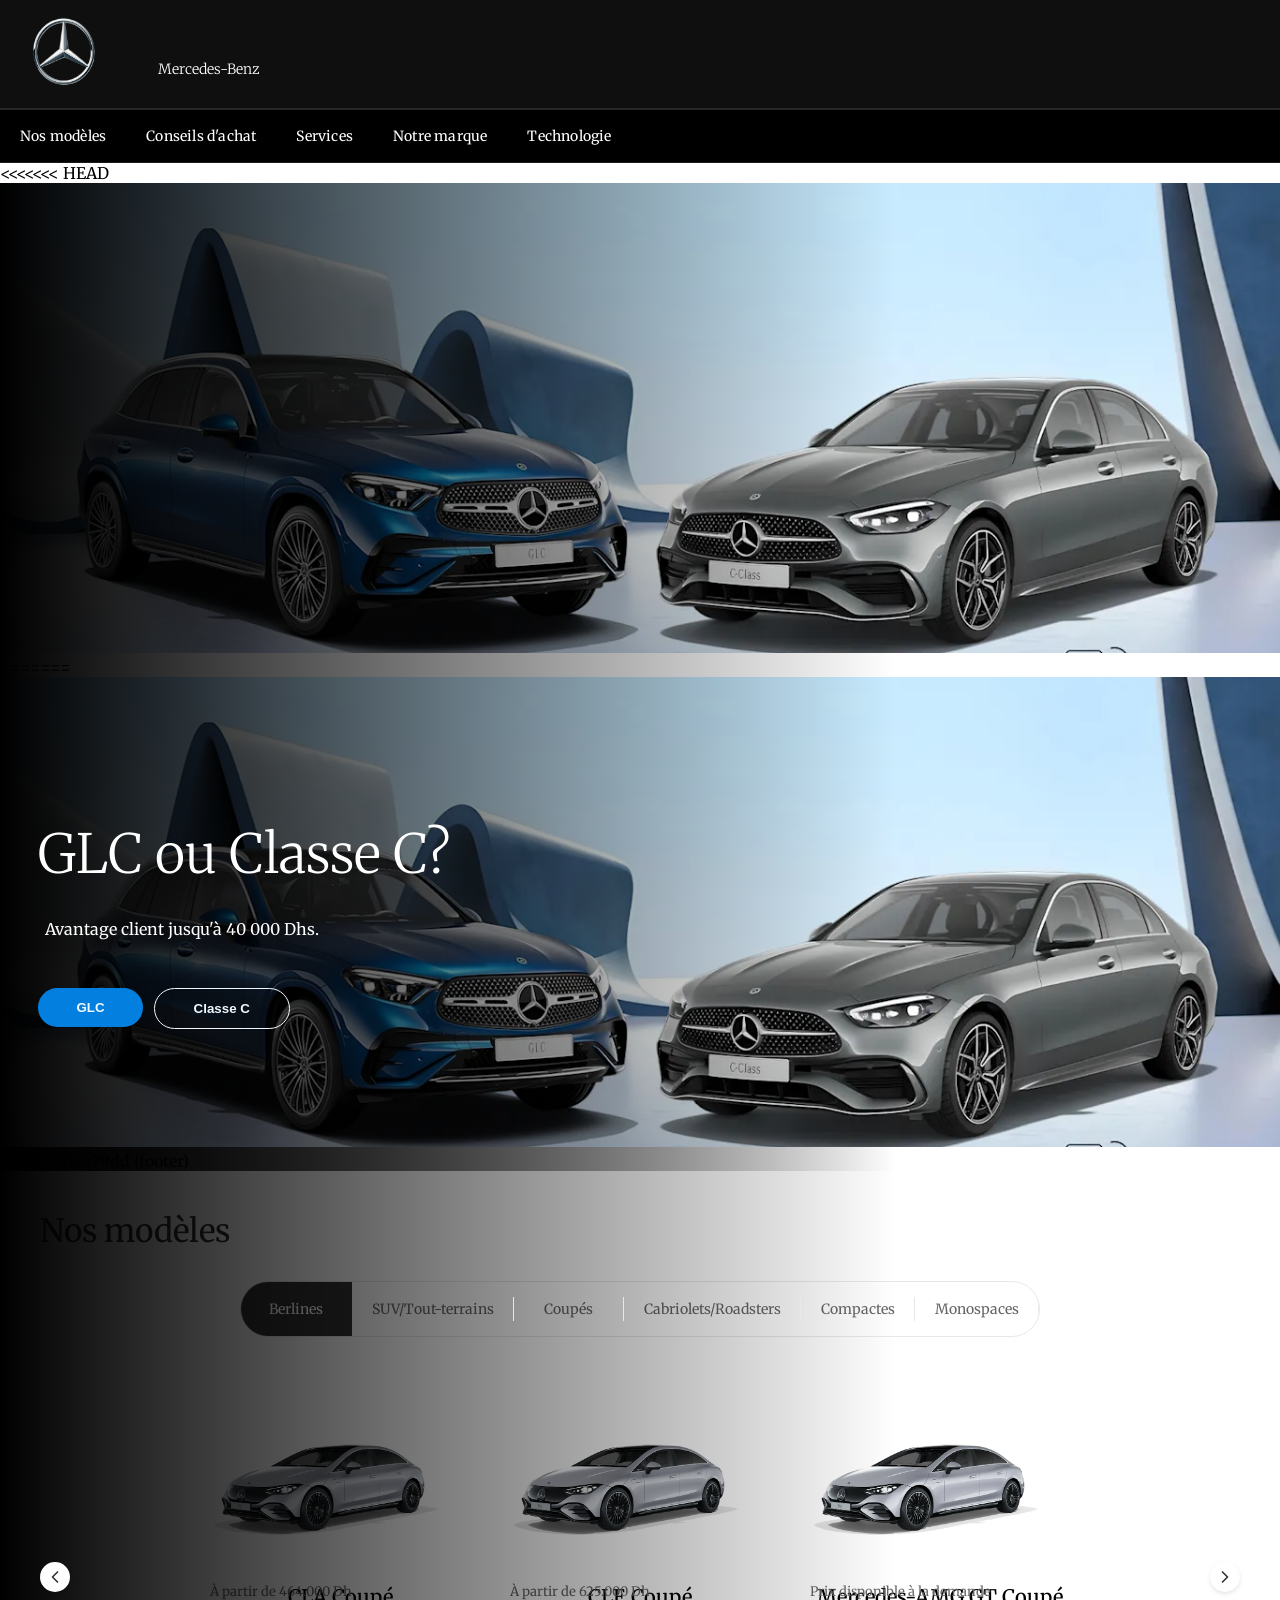
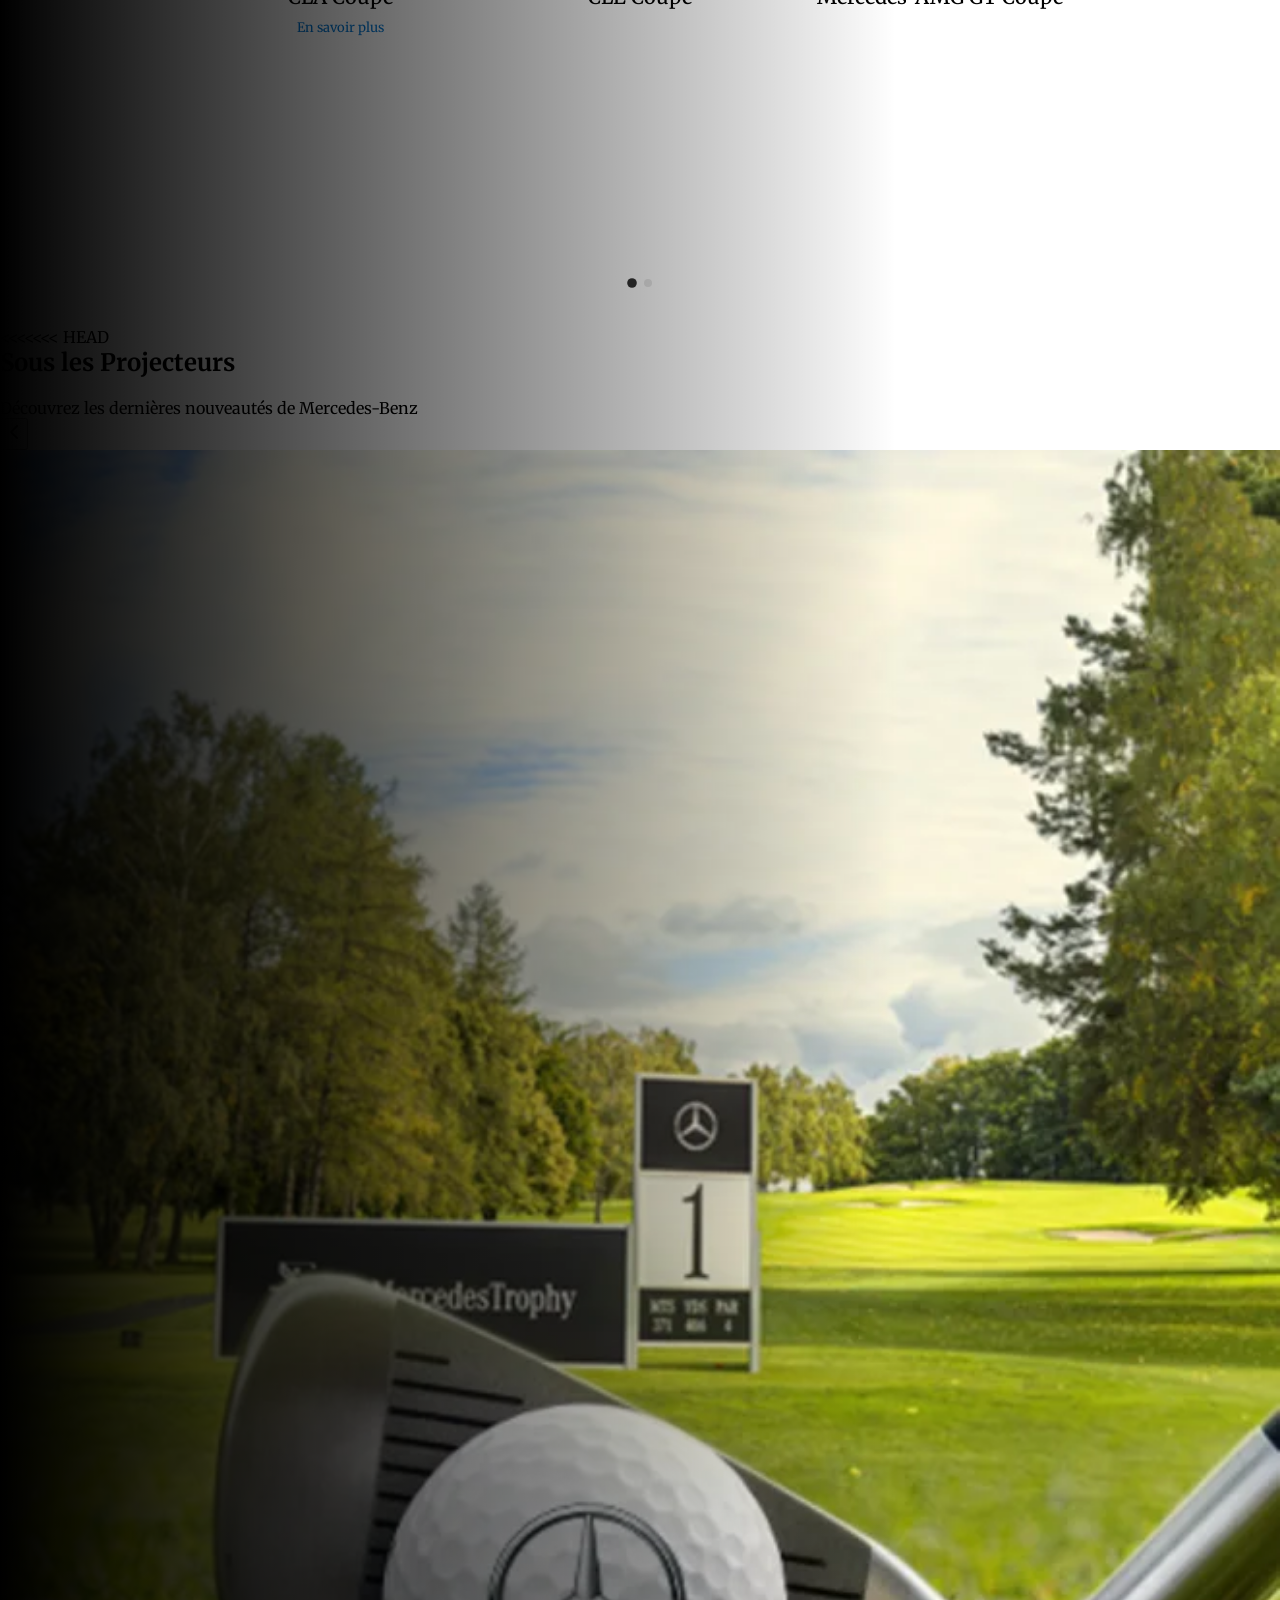
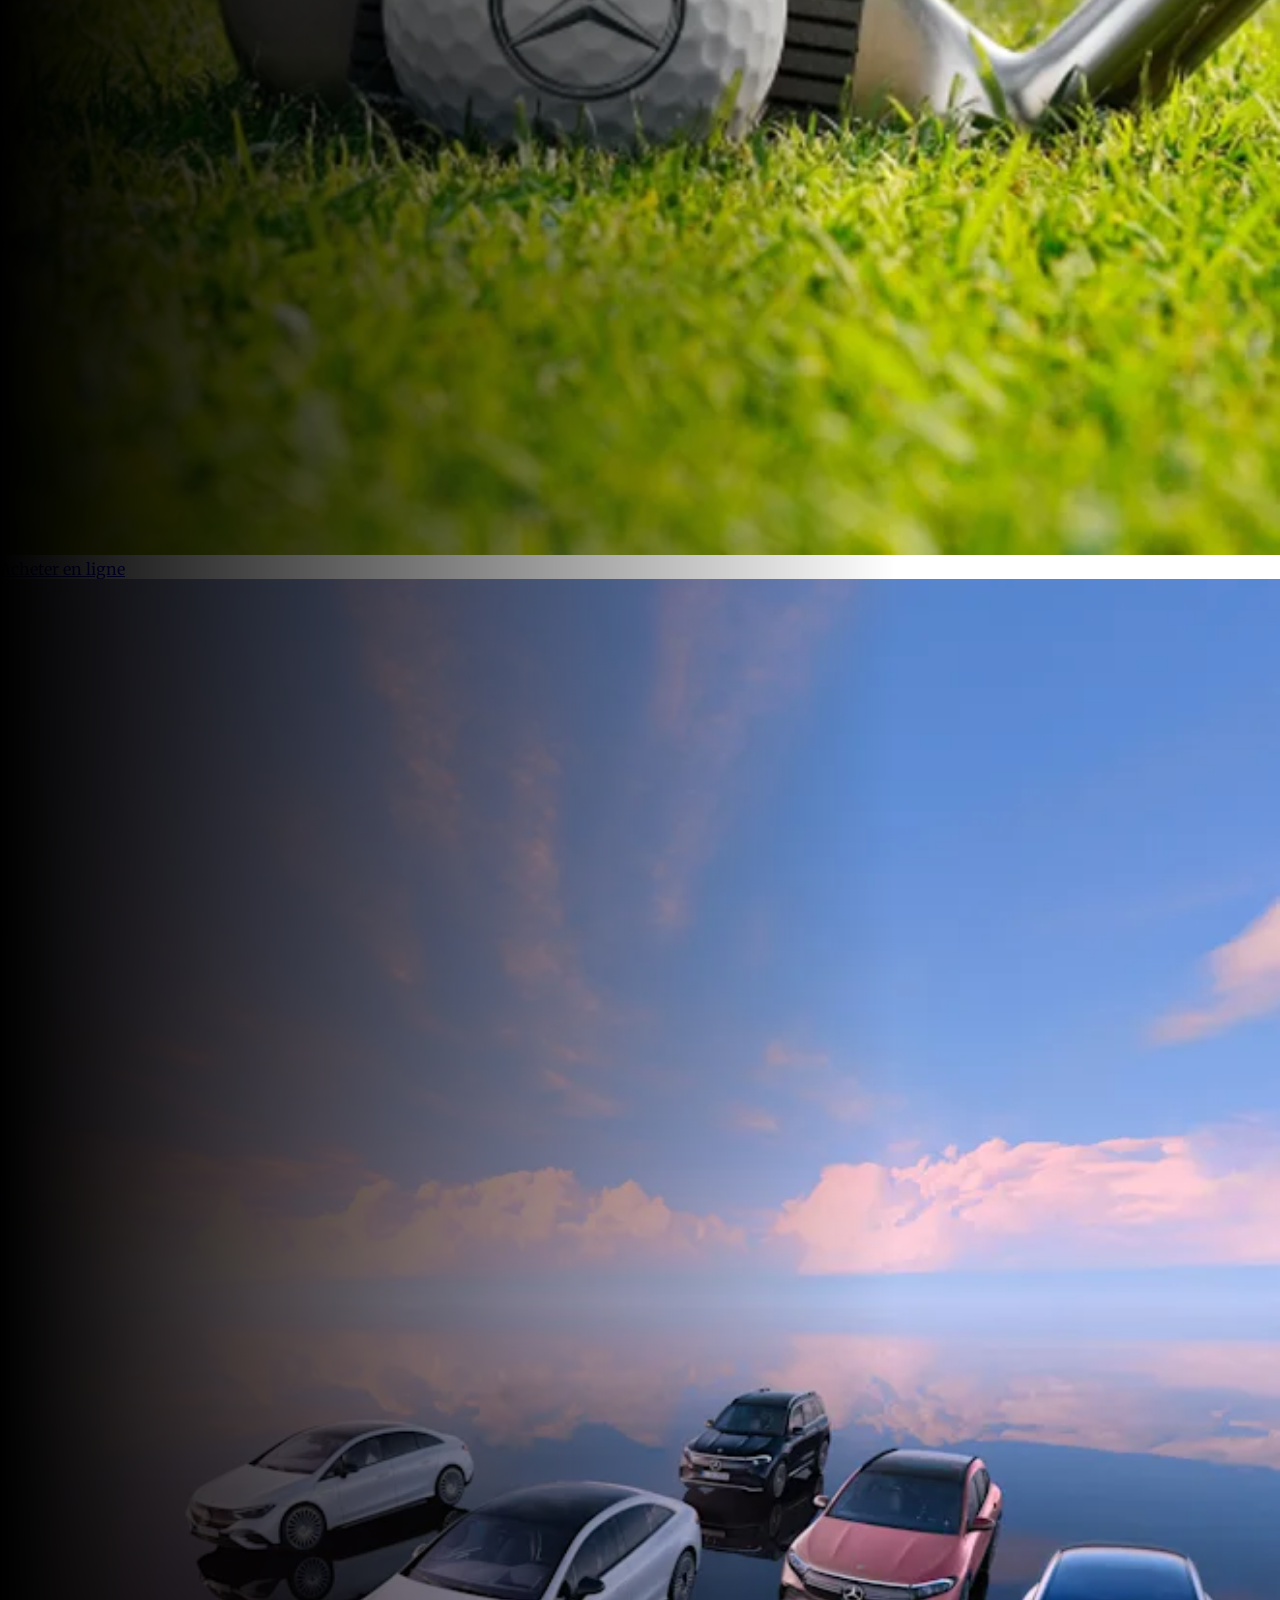
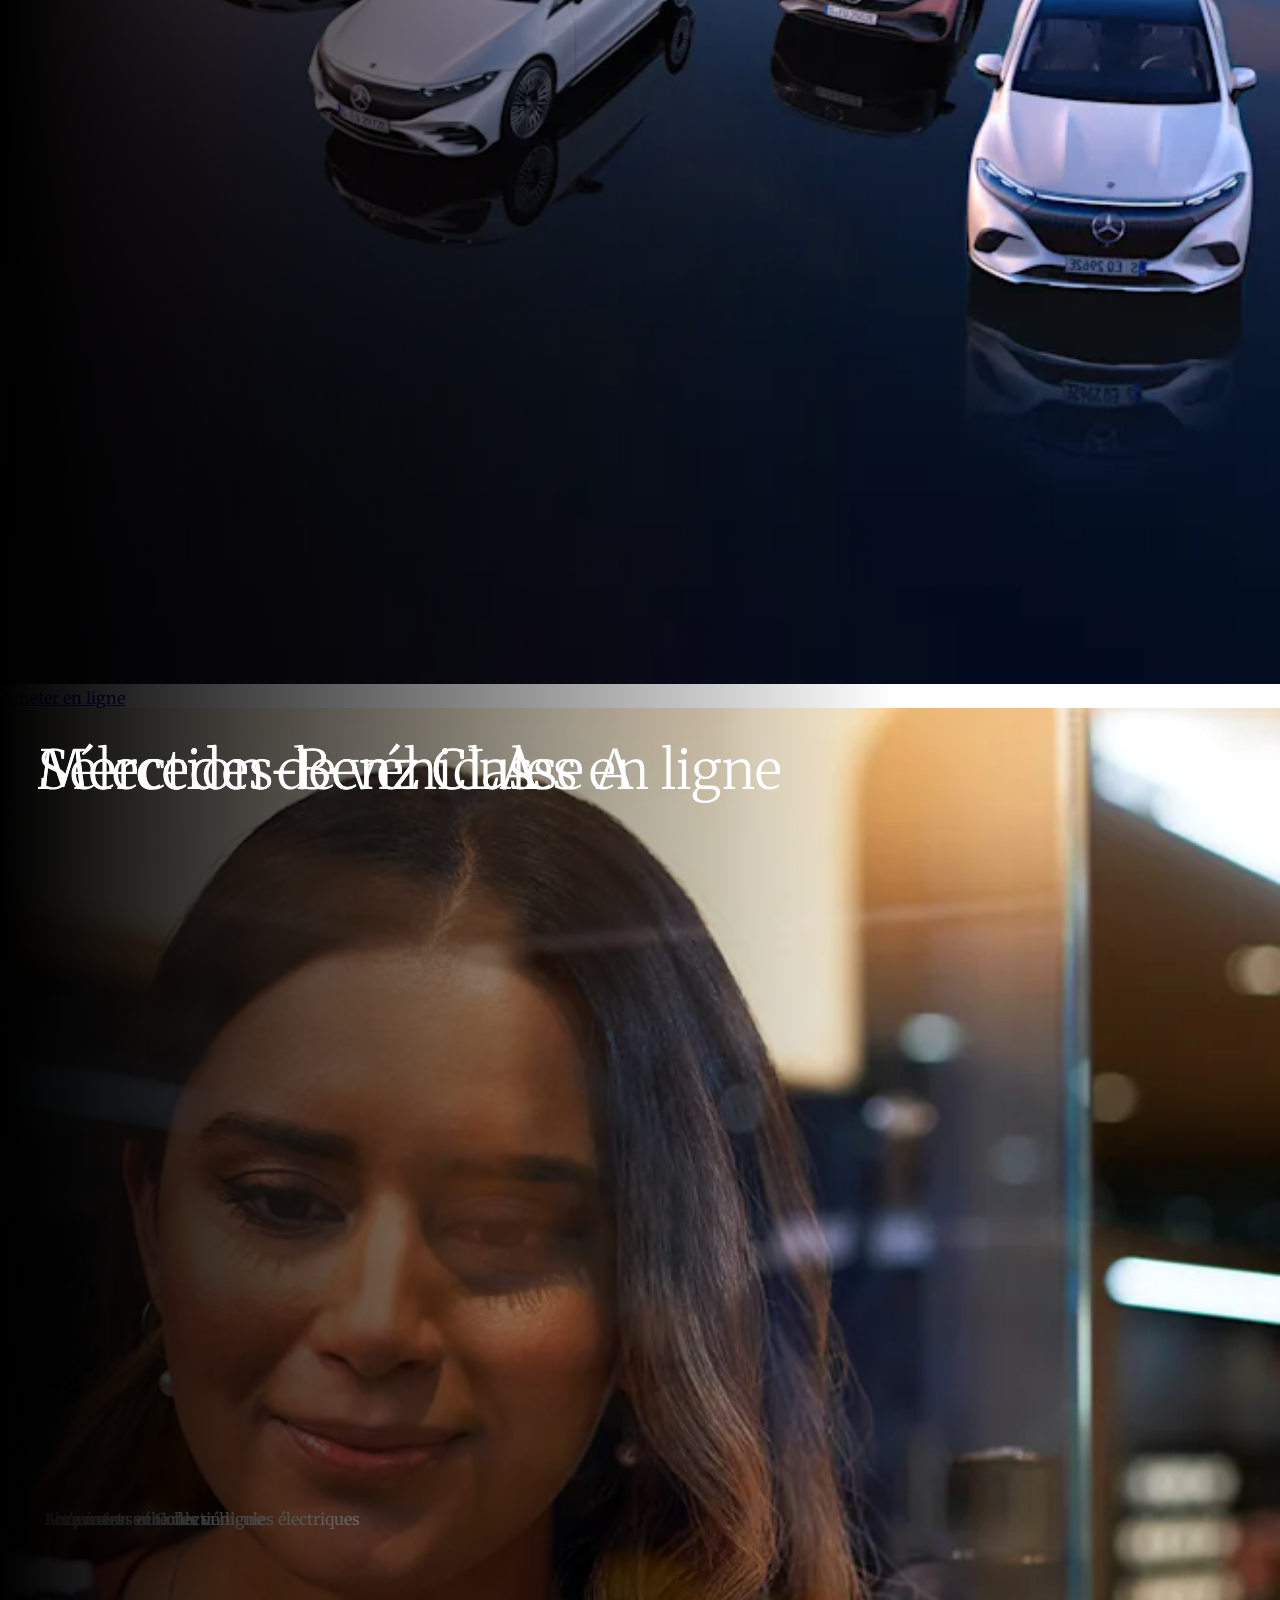
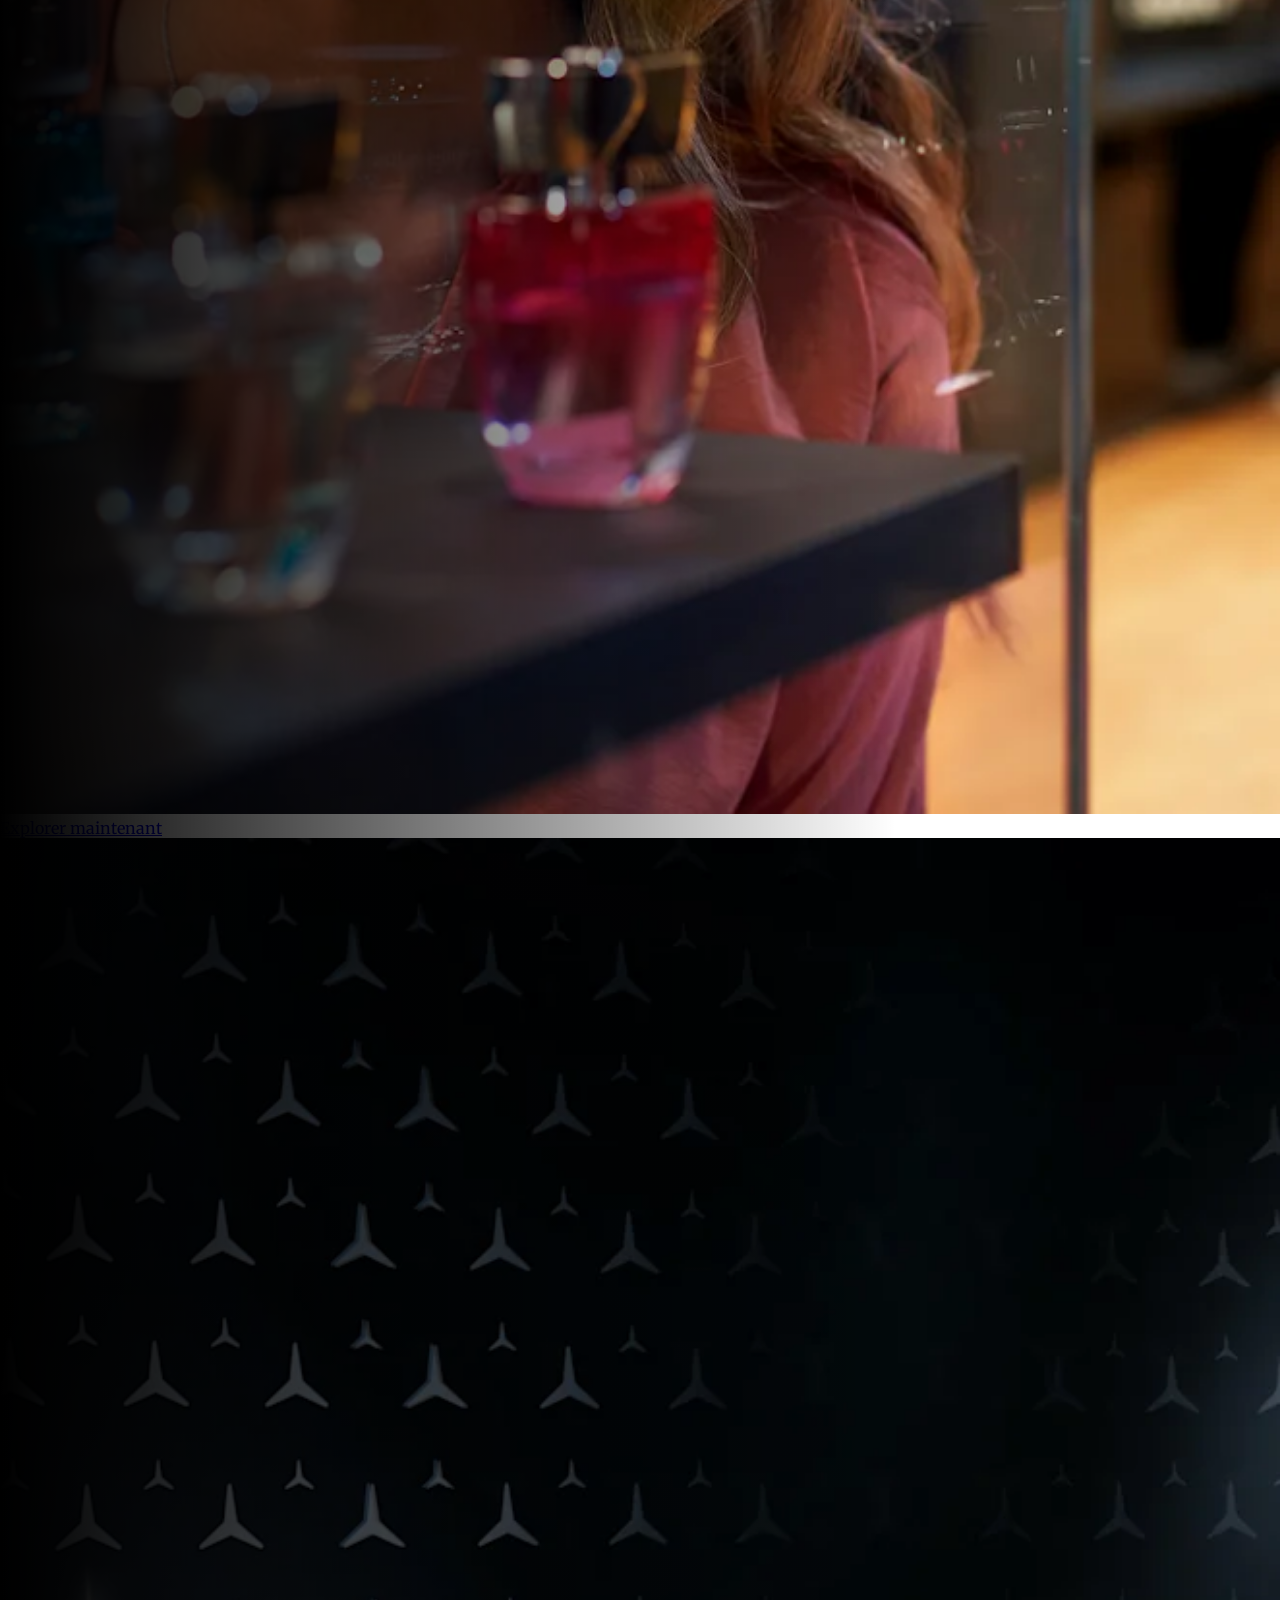
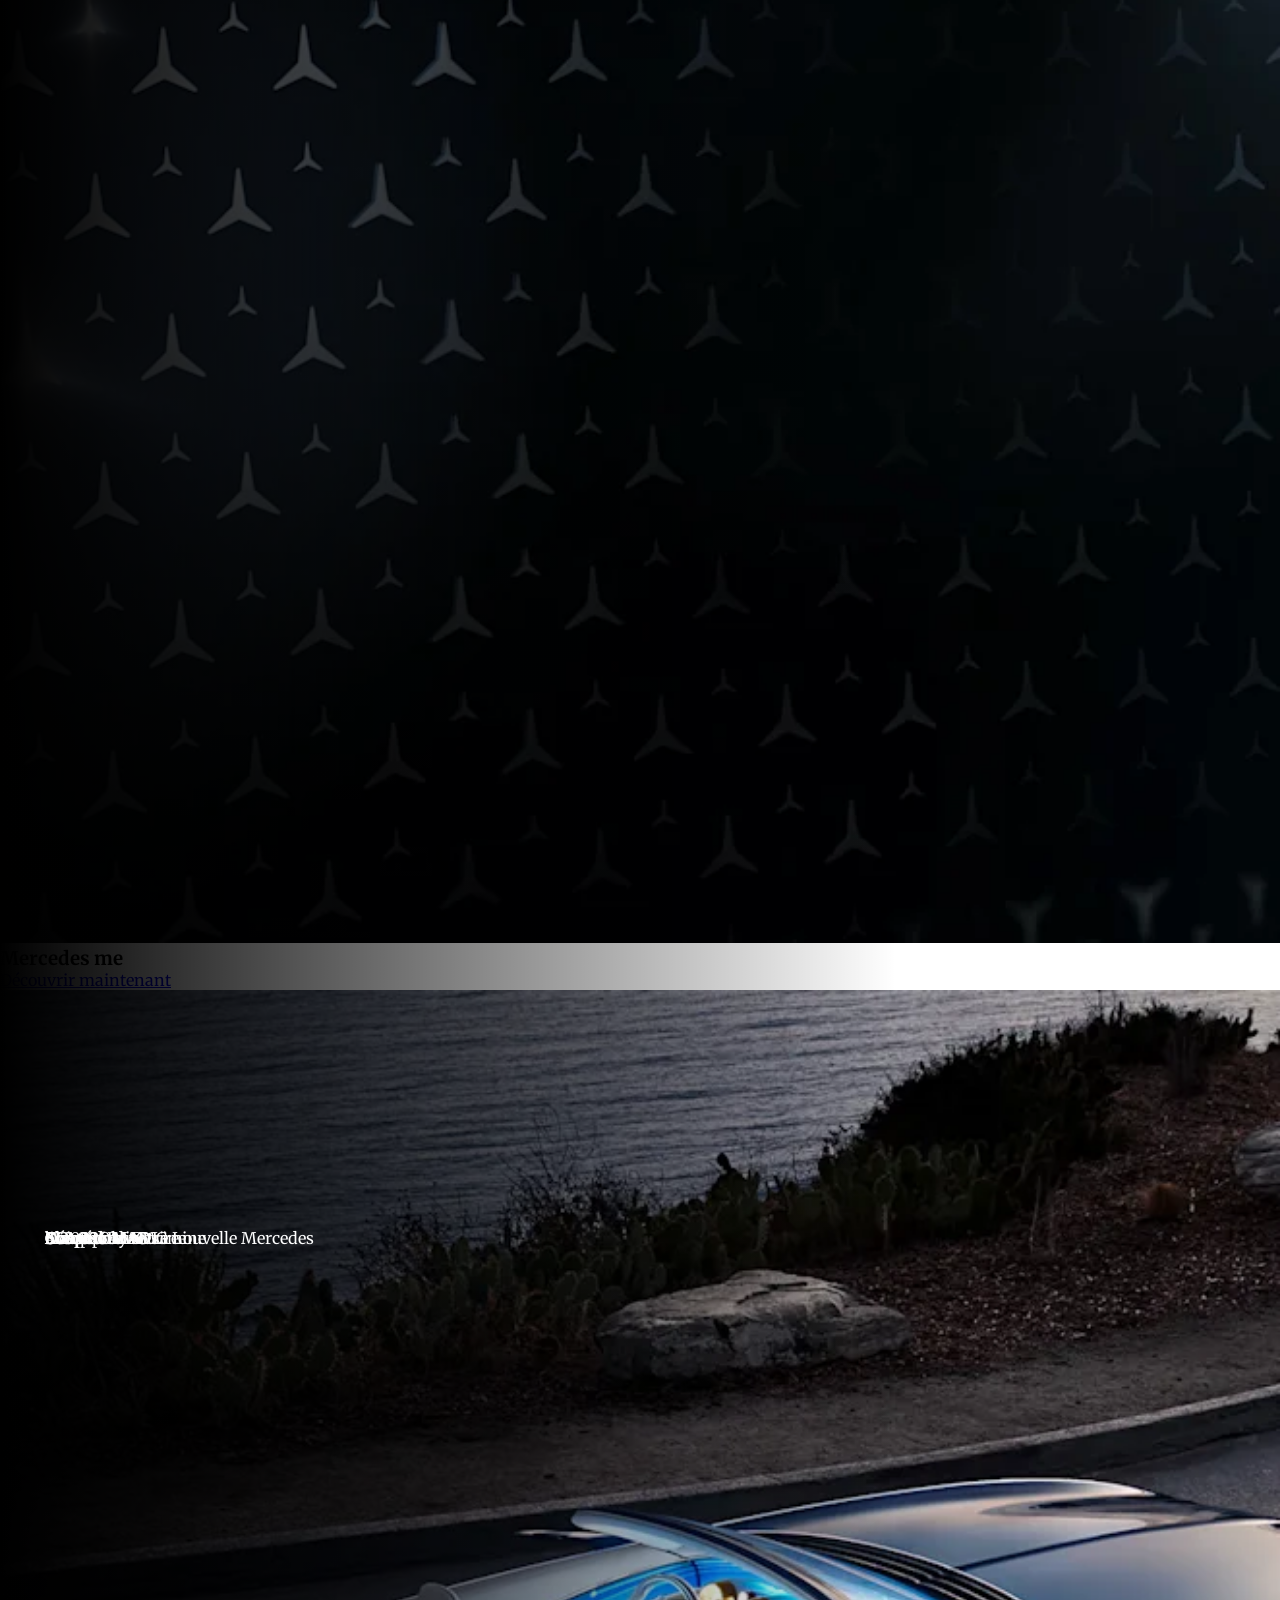
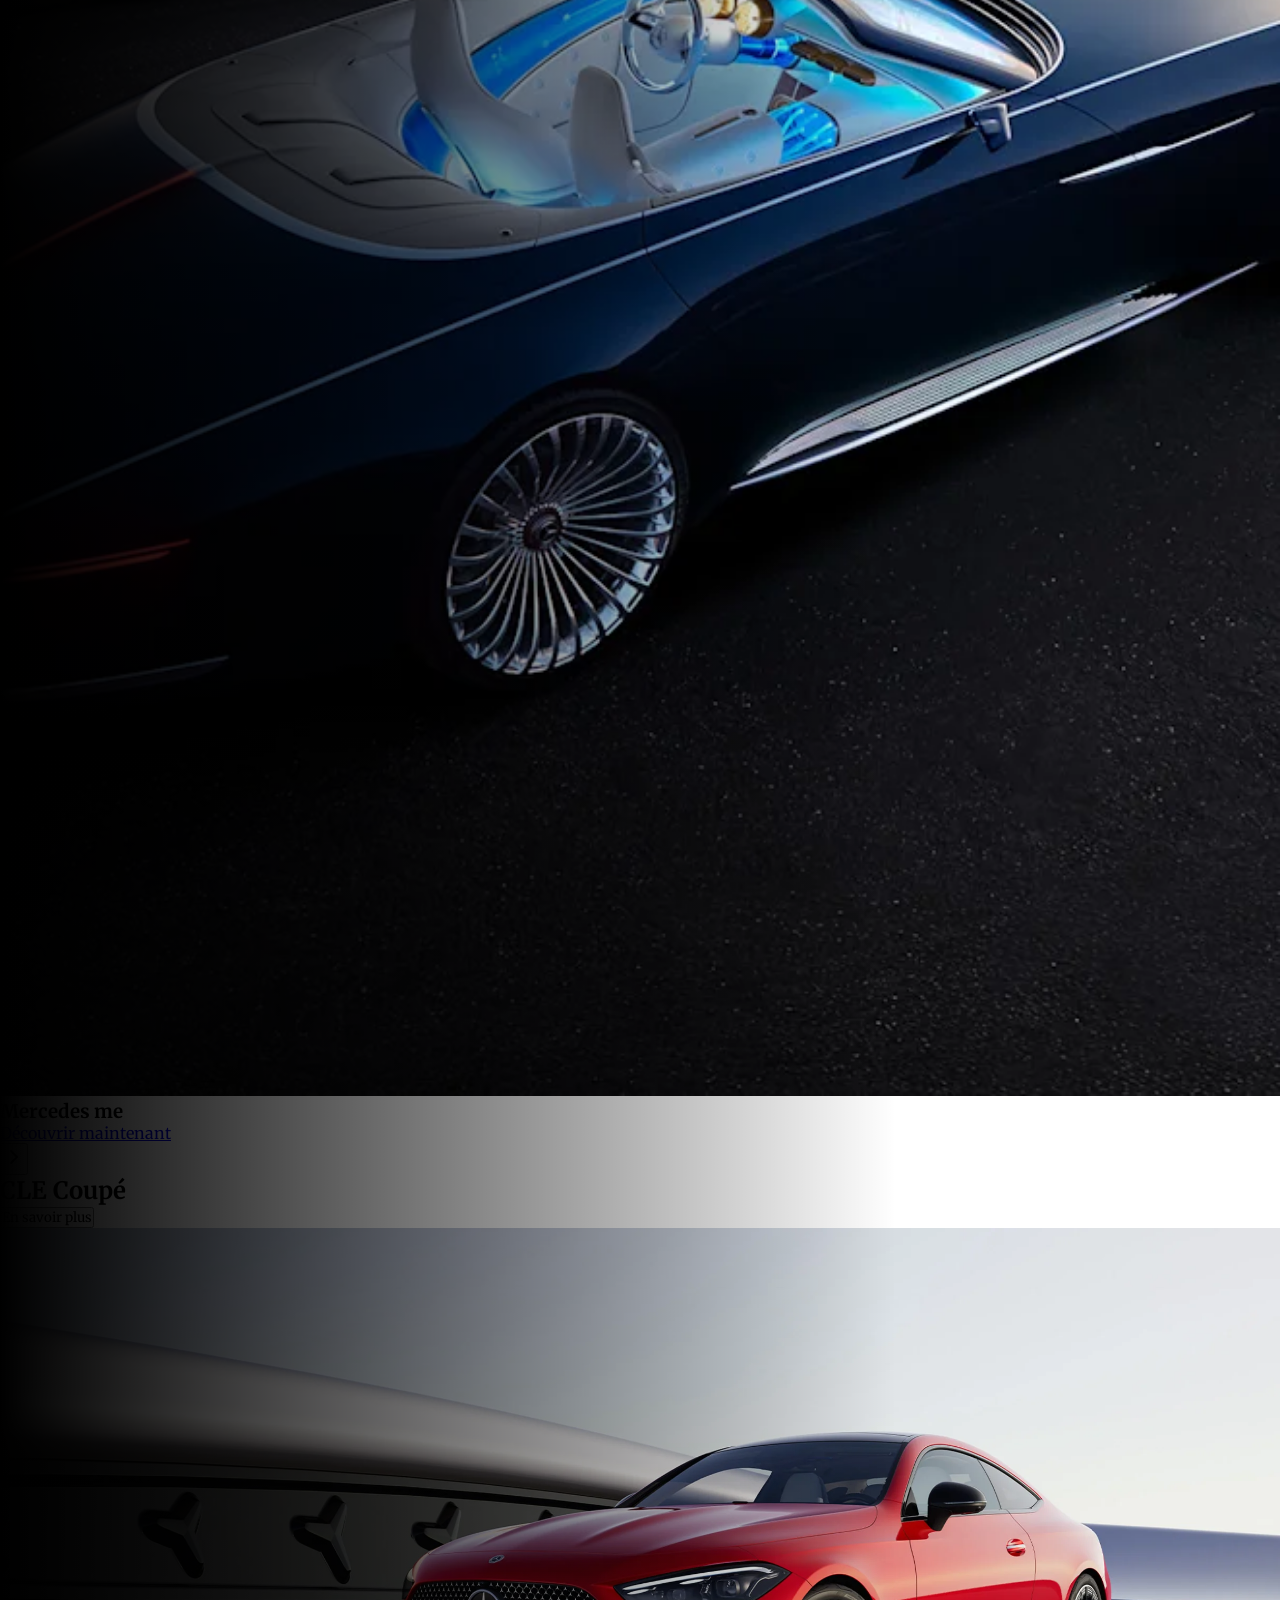
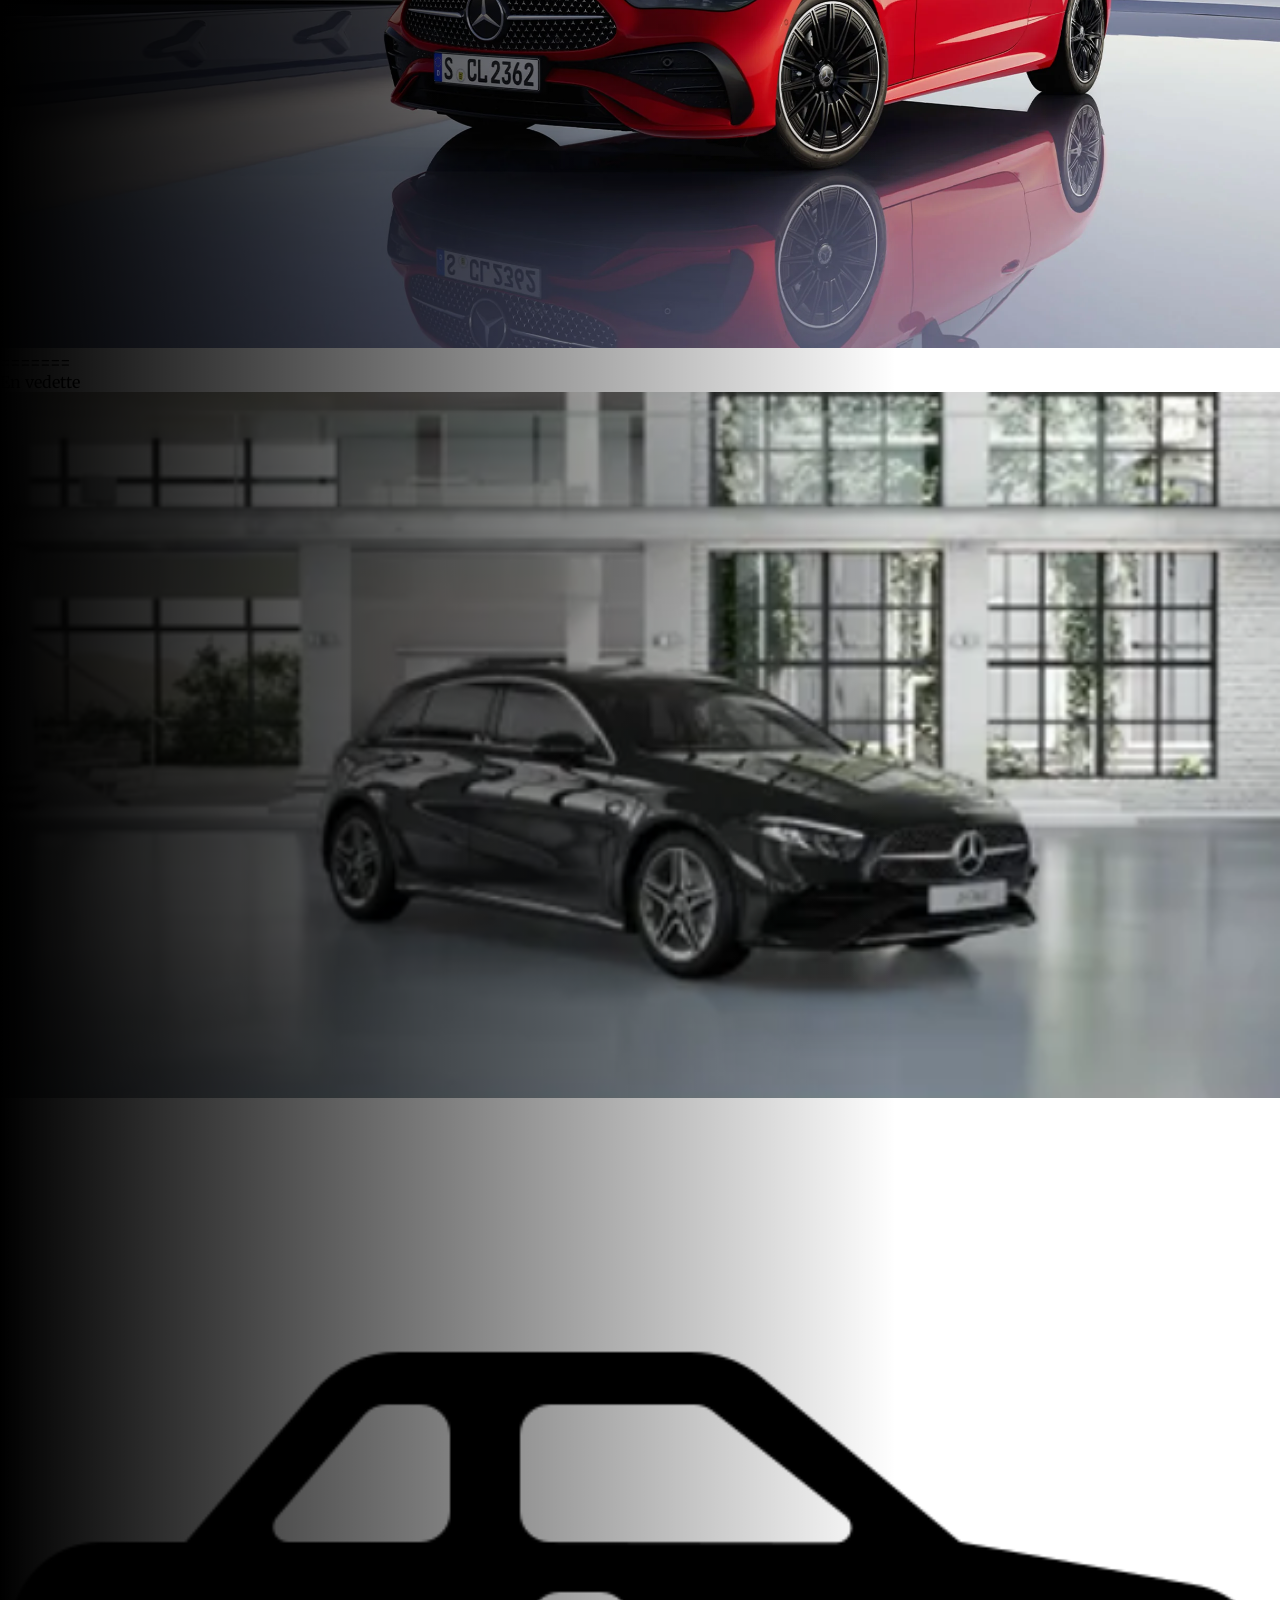
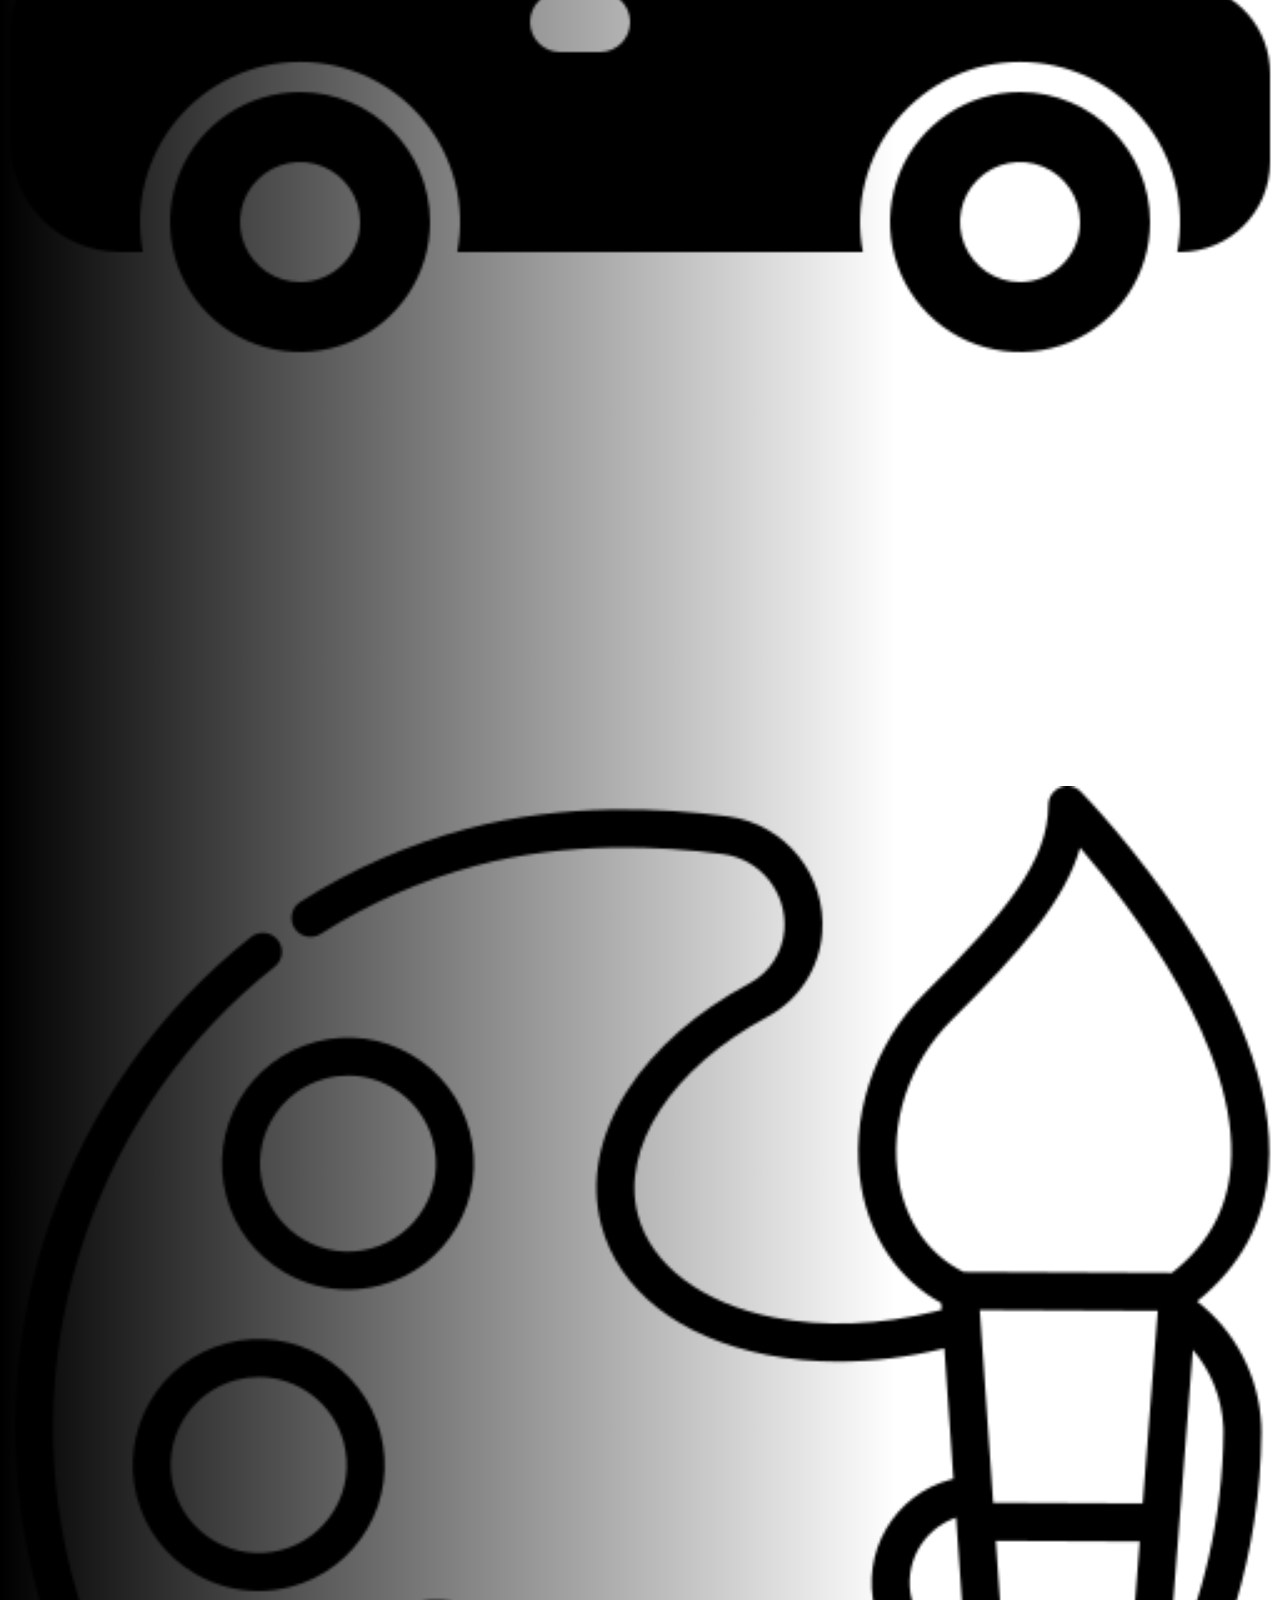
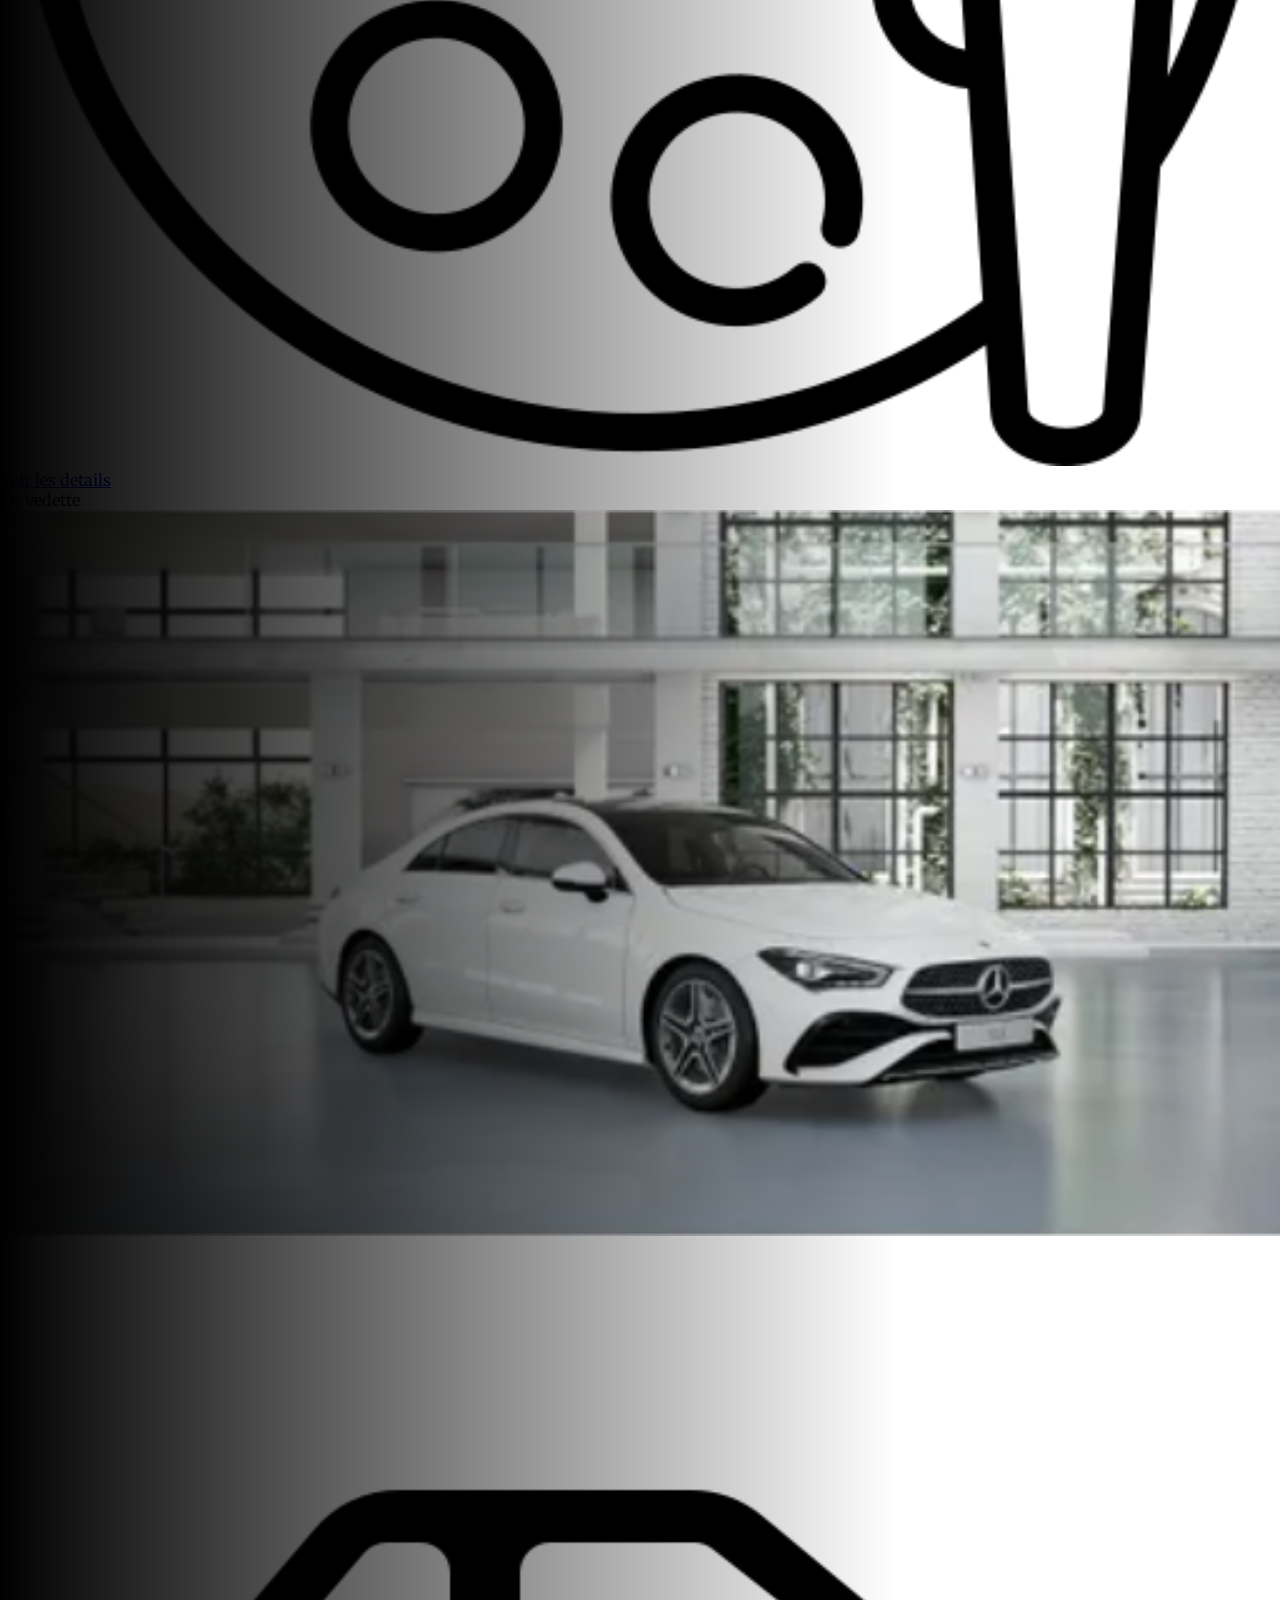
==== index.html @ 6a56aade "Footer" ====
<!DOCTYPE html>
<html lang="fr">

<head>
    <meta charset="UTF-8">
    <meta name="viewport" content="width=device-width, initial-scale=1.0">
    <link rel="stylesheet" href="https://cdnjs.cloudflare.com/ajax/libs/font-awesome/6.4.2/css/all.min.css">
    <!-- <link href="https://fonts.googleapis.com/css2?family=Poppins:wght@300;400;700&display=swap" rel="stylesheet"> -->
    <link rel="stylesheet" href="style.css">
    <script src="/script.js" type="text/javascript" defer></script>
    <title>Mercedes-Benz | Site officiel</title>




</head>

<body>

    <header>
        <div class="logo">
            <a href="#"><img src="images/mercedes-benz-icon.png" alt="Mercedes-Benz logo"></a>
            <a class="link-header" href="#">
                <p>Mercedes-Benz</p>
            </a>
        </div>
        <hr class="thick">

        <nav class="navigation">
            <ul class="nav-menu">
                <li class="has-sub">
                    <a href="#">Nos modèles</a>
                    <ul class="dropdown">
                        <li class="has-sub category-compact">
                            <a href="#">Compacte <span class="arrow">▶</span></a>
                            <ul class="sub-menu">
                                <li><a href="#">Classe A</a></li>
                                <li><a href="#">Classe B</a></li>
                                <li><a href="#">CLA</a></li>
                            </ul>
                        </li>
                        <li class="has-sub category-berline">
                            <a href="#">Berlines <span class="arrow">▶</span></a>
                            <ul class="sub-menu">
                                <li><a href="#">Classe C</a></li>
                                <li><a href="#">Classe E</a></li>
                                <li><a href="#">Classe S</a></li>
                            </ul>
                        </li>
                        <li class="has-sub category-suv">
                            <a href="#">SUV/Tout-terrains <span class="arrow">▶</span></a>
                            <ul class="sub-menu">
                                <li><a href="#">GLA</a></li>
                                <li><a href="#">GLC</a></li>
                                <li><a href="#">GLE</a></li>
                            </ul>
                        </li>
                        <li class="has-sub category-coupe">
                            <a href="#">Coupés <span class="arrow">▶</span></a>
                            <ul class="sub-menu">
                                <li><a href="#">Coupé CLA</a></li>
                                <li><a href="#">Coupé GLC</a></li>
                                <li><a href="#">AMG GT</a></li>
                            </ul>
                        </li>
                        <li class="has-sub category-cabriolet">
                            <a href="#">Cabriolets/Roadsters <span class="arrow">▶</span></a>
                            <ul class="sub-menu">
                                <li><a href="#">Classe C Cabriolet</a></li>
                                <li><a href="#">Classe E Cabriolet</a></li>
                                <li><a href="#">SL</a></li>
                            </ul>
                        </li>
                        <li class="has-sub category-monospace">
                            <a href="#">Monospaces <span class="arrow">▶</span></a>
                            <ul class="sub-menu">
                                <li><a href="#">Classe V</a></li>
                                <li><a href="#">EQV</a></li>
                            </ul>
                        </li>
                        <li class="has-sub category-electrique">
                            <a href="#">Véhicules électriques <span class="arrow">▶</span></a>
                            <ul class="sub-menu">
                                <li><a href="#">EQA</a></li>
                                <li><a href="#">EQB</a></li>
                                <li><a href="#">EQC</a></li>
                                <li><a href="#">EQS</a></li>
                            </ul>
                        </li>
                        <li class="has-sub category-utilitaire">
                            <a href="#">Véhicules utilitaires légers <span class="arrow">▶</span></a>
                            <ul class="sub-menu">
                                <li><a href="#">Sprinter</a></li>
                                <li><a href="#">Vito</a></li>
                                <li><a href="#">Citan</a></li>
                            </ul>
                        </li>
                    </ul>
                </li>

                <li class="has-sub"><a href="#">Conseils d'achat</a>
                    <ul class="dropdown">
                        <li><a href="#">Acheter un véhiculre</a></li>
                        <li><a href="#">Demander un essai</a></li>
                        <li><a href="#">offer du moment</a></li>
                    </ul>
                </li>

                <li class="has-sub"><a href="#">Services</a>
                    <ul class="dropdown">
                        <li><a href="#">Reserver un rendez-vous</a></li>
                        <li><a href="#">Accessires</a></li>
                        <li><a href="#">Collections</a></li>
                    </ul>
                </li>

                <li class="has-sub"><a href="#">Notre marque</a>
                    <ul class="dropdown">
                        <li><a href="#">Mercedes-Maybach</a></li>
                        <li><a href="#">class G</a></li>
                    </ul>
                </li>
                <li class="has-sub"><a href="#">Technologie</a>
                    <ul class="dropdown">
                        <li><a href="#">MBUX</a></li>
                        <li><a href="#">Vision EQXX</a></li>
                        <li><a href="#">Concept Cars</a></li>
                    </ul>
                </li>
            </ul>
        </nav>
    </header>
<<<<<<< HEAD

    <!-- hero section  -->

    <section class="hero-container">
        <div class="hero-image">
            <img src="/images/cc_et_glc_suv_fe.png" alt="">
            <div class="hero-text">
=======
  
       <!-- hero section  -->
  
    <section class="hero-container">
            <div class="hero-image">
                <img src="/images/cc_et_glc_suv_fe.png" alt="">
                <div class="hero-text">
>>>>>>> 04c79dd (footer)
                <h1>GLC ou Classe C?</h1>
                <p>Avantage client jusqu'à 40 000 Dhs.</p>
                <button class="btn-1">GLC</button>
                <button class="btn-2">Classe C</button>
            </div>
        </div>
    </section>

    <!-- models section -->
    <section class="models-section">
        <div class="section-title">
            <h2>Nos modèles</h2>
        </div>

        <nav class="sousnav">
            <div class="nav-buttons">
                <button class="nav-btn active" data-category="berlines">Berlines</button>
                <button class="nav-btn" data-category="suv">SUV/Tout-terrains</button>
                <button class="nav-btn" data-category="coupes">Coupés</button>
                <button class="nav-btn" data-category="cabriolets">Cabriolets/Roadsters</button>
                <button class="nav-btn" data-category="compactes">Compactes</button>
                <button class="nav-btn" data-category="monospaces">Monospaces</button>
            </div>
        </nav>
        <div class="models-container">
            <button class="slider-btn prev">
                <svg xmlns="http://www.w3.org/2000/svg" width="24" height="24" viewBox="0 0 24 24" fill="none"
                    stroke="currentColor" stroke-width="2" stroke-linecap="round" stroke-linejoin="round">
                    <path d="M15 18l-6-6 6-6" />
                </svg>
            </button>

            <div class="slider-wrapper">
                <div class="slider-track">

                    <div class="slider-slide active" data-category="berlines">
                        <div class="model-card">
                            <div class="image-container">
                                <img src="images/car.jpg" alt="CLA Coupé">
                            </div>
                            <h3>CLA Coupé</h3>
                            <p class="price">À partir de 464.000 Dh</p>
                            <a href="#" class="learn-more">En savoir plus</a>
                            <div class="btn-card">
                                <button class="btn-outline">Télécharger la brochure</button>
                                <button class="btn-primary">Acheter en ligne </button>
                            </div>
                        </div>
                        <div class="model-card">
                            <div class="image-container">
                                <img src="images/car.jpg" alt="CLE Coupé">
                            </div>
                            <h3>CLE Coupé</h3>
                            <p class="price">À partir de 625.000 Dh</p>
                            <div class="btn-card">
                                <button class="btn-outline">Télécharger la brochure</button>
                                <button class="btn-primary">Acheter en ligne</button>
                            </div>
                        </div>
                        <div class="model-card">
                            <div class="image-container">
                                <img src="images/car.jpg" alt="Mercedes-AMG GT Coupé">
                            </div>
                            <h3>Mercedes-AMG GT Coupé</h3>
                            <p class="price">Prix disponible à la demande</p>
                            <div class="btn-card">
                                <button class="btn-outline">Télécharger la brochure</button>
                                <button class="btn-primary">Acheter en ligne</button>
                            </div>
                        </div>
                    </div>


                    <div class="slider-slide" data-category="suv">
                        <div class="model-card">
                            <div class="image-container">
                                <img src="images/car2.png" alt="GLA SUV">
                            </div>
                            <h3>GLA SUV</h3>
                            <p class="price">À partir de 518.000 Dh</p>
                            <div class="btn-card">
                                <button class="btn-outline">Télécharger la brochure</button>
                                <button class="btn-primary">Acheter en ligne</button>
                            </div>
                        </div>
                        <div class="model-card">
                            <div class="image-container">
                                <img src="images/car2.png" alt="GLB SUV">
                            </div>
                            <h3>GLB SUV</h3>
                            <p class="price">À partir de 548.000 Dh</p>
                            <div class="btn-card">
                                <button class="btn-outline">Télécharger la brochure</button>
                                <button class="btn-primary">Acheter en ligne</button>
                            </div>
                        </div>
                        <div class="model-card">
                            <div class="image-container">
                                <img src="images/car2.png" alt="GLC SUV">
                            </div>
                            <h3>GLC SUV</h3>
                            <p class="price">À partir de 678.000 Dh</p>
                            <div class="btn-card">
                                <button class="btn-outline">Télécharger la brochure</button>
                                <button class="btn-primary">Acheter en ligne</button>
                            </div>
                        </div>
                    </div>


                    <div class="slider-slide" data-category="coupes">
                        <div class="model-card">
                            <div class="image-container">
                                <img src="images/car.jpg" alt="Mercedes EQE">
                            </div>
                            <h3>EQE</h3>
                            <p class="price">À partir de 918.000 Dh</p>
                            <a href="#" class="learn-more">En savoir plus</a>
                            <div class="btn-card">
                                <button class="btn-outline">Télécharger la brochure</button>
                                <button class="btn-primary">Acheter en ligne</button>
                            </div>
                        </div>
                        <div class="model-card">
                            <div class="image-container">
                                <img src="images/car.jpg" alt="Mercedes EQS">
                            </div>
                            <h3>EQS</h3>
                            <p class="price">Prix disponible à la demande</p>
                            <a href="#" class="learn-more">En savoir plus</a>
                            <div class="btn-card">
                                <button class="btn-outline">Télécharger la brochure</button>
                                <button class="btn-primary">Acheter en ligne</button>
                            </div>
                        </div>
                        <div class="model-card">
                            <div class="image-container">
                                <img src="images/car.jpg" alt="Mercedes Classe A Berline">
                            </div>
                            <h3>Classe A Berline</h3>
                            <p class="price">À partir de 454.000 Dh</p>
                            <a href="#" class="learn-more">En savoir plus</a>
                            <div class="btn-card">
                                <button class="btn-outline">Télécharger la brochure</button>
                                <button class="btn-primary">Acheter en ligne</button>
                            </div>
                        </div>
                    </div>


                    <div class="slider-slide" data-category="cabriolets">
                        <div class="model-card">
                            <div class="image-container">
                                <img src="images/car2.png" alt="Mercedes EQE">
                            </div>
                            <h3>EQE</h3>
                            <p class="price">À partir de 918.000 Dh</p>
                            <a href="#" class="learn-more">En savoir plus</a>
                            <div class="btn-card">
                                <button class="btn-outline">Télécharger la brochure</button>
                                <button class="btn-primary">Acheter en ligne</button>
                            </div>
                        </div>

                        <div class="model-card">
                            <div class="image-container">
                                <img src="images/car2.png" alt="Mercedes EQE">
                            </div>
                            <h3>EQE</h3>
                            <p class="price">À partir de 918.000 Dh</p>
                            <a href="#" class="learn-more">En savoir plus</a>
                            <div class="btn-card">
                                <button class="btn-outline">Télécharger la brochure</button>
                                <button class="btn-primary">Acheter en ligne</button>
                            </div>
                        </div>


                        <div class="model-card">
                            <div class="image-container">
                                <img src="images/car2.png" alt="Mercedes EQE">
                            </div>
                            <h3>EQE</h3>
                            <p class="price">À partir de 918.000 Dh</p>
                            <a href="#" class="learn-more">En savoir plus</a>
                            <div class="btn-card">
                                <button class="btn-primary">Demender un essai</button>
                                <button class="btn-primary">Acheter en ligne</button>
                            </div>
                        </div>
                    </div>


                    <div class="slider-slide" data-category="compactes">
                        <div class="model-card">
                            <div class="image-container">
                                <img src="images/car.jpg" alt="Mercedes EQE">
                            </div>
                            <h3>EQE</h3>
                            <p class="price">À partir de 918.000 Dh</p>
                            <a href="#" class="learn-more">En savoir plus</a>
                            <div class="btn-card">
                                <button class="btn-outline">Télécharger la brochure</button>
                                <button class="btn-primary">Acheter en ligne</button>
                            </div>
                        </div>
                        <div class="model-card">
                            <div class="image-container">
                                <img src="images/car.jpg" alt="Mercedes EQS">
                            </div>
                            <h3>EQS</h3>
                            <p class="price">Prix disponible à la demande</p>
                            <a href="#" class="learn-more">En savoir plus</a>
                            <div class="btn-card">
                                <button class="btn-outline">Télécharger la brochure</button>
                                <button class="btn-primary">Acheter en ligne</button>
                            </div>
                        </div>
                        <div class="model-card">
                            <div class="image-container">
                                <img src="images/car.jpg" alt="Mercedes Classe A Berline">
                            </div>
                            <h3>Classe A Berline</h3>
                            <p class="price">À partir de 454.000 Dh</p>
                            <a href="#" class="learn-more">En savoir plus</a>
                            <div class="btn-card">
                                <button class="btn-outline">Télécharger la brochure</button>
                                <button class="btn-primary">Acheter en ligne</button>
                            </div>
                        </div>
                    </div>


                    <div class="slider-slide" data-category="monospaces">
                        <div class="model-card">
                            <div class="image-container">
                                <img src="images/car2.png" alt="Mercedes EQE">
                            </div>
                            <h3>EQE</h3>
                            <p class="price">À partir de 918.000 Dh</p>
                            <a href="#" class="learn-more">En savoir plus</a>
                            <div class="btn-card">
                                <button class="btn-outline">Télécharger la brochure</button>
                                <button class="btn-primary">Acheter en ligne</button>
                            </div>
                        </div>

                        <div class="model-card">
                            <div class="image-container">
                                <img src="images/car2.png" alt="Mercedes EQE">
                            </div>
                            <h3>EQE</h3>
                            <p class="price">À partir de 918.000 Dh</p>
                            <a href="#" class="learn-more">En savoir plus</a>
                            <div class="btn-card">
                                <button class="btn-outline">Télécharger la brochure</button>
                                <button class="btn-primary">Acheter en ligne</button>
                            </div>
                        </div>


                        <div class="model-card">
                            <div class="image-container">
                                <img src="images/car2.png" alt="Mercedes EQE">
                            </div>
                            <h3>EQE</h3>
                            <p class="price">À partir de 918.000 Dh</p>
                            <a href="#" class="learn-more">En savoir plus</a>
                            <div class="btn-card">
                                <button class="btn-primary">Demender un essai</button>
                                <button class="btn-primary">Acheter en ligne</button>
                            </div>
                        </div>
                    </div>
                </div>
            </div>

            <button class="slider-btn next">
                <svg xmlns="http://www.w3.org/2000/svg" width="24" height="24" viewBox="0 0 24 24" fill="none"
                    stroke="currentColor" stroke-width="2" stroke-linecap="round" stroke-linejoin="round">
                    <path d="M9 18l6-6-6-6" />
                </svg>
            </button>
        </div>

        <div class="slider-dots">
            <span class="dot active"></span>
            <span class="dot"></span>
        </div>
    </section>

<<<<<<< HEAD

    <section class="projectors-section">
        <div class="projectors-title">
            <h2>Sous les Projecteurs</h2>
            <br>
            <span>Découvrez les dernières nouveautés de Mercedes-Benz</span>
        </div>
        <div class="projectors-slider">
            <button class="slider-nav prev">
                <svg xmlns="http://www.w3.org/2000/svg" width="24" height="24" viewBox="0 0 24 24" fill="none" stroke="currentColor" stroke-width="2" stroke-linecap="round" stroke-linejoin="round">
                    <path d="M15 18l-6-6 6-6" />
                </svg>
            </button>
            <div class="projectors-container">
                <div class="projectors-track">
                    <div class="projectors-card">
                        <div class="image-container">
                            <img src="images/pr1.jpg" alt="Showroom véhicule en ligne">
                            <div class="description">
                                <p>Showroom véhicule en ligne</p>
                                <a href="#" class="sell-online">Acheter en ligne</a>
                            </div>
                        </div>
                    </div>
                    <div class="projectors-card">
                        <div class="image-container">
                            <img src="images/pr2.jpg" alt="Accessoires et Collection">
                            <div class="description">
                                <p>Accessoires et Collection</p>
                                <a href="#" class="sell-online">Acheter en ligne</a>
                            </div>
                        </div>
                    </div>
                    <div class="projectors-card">
                        <div class="image-container">
                            <img src="images/pr3.jpg" alt="La quintessence des véhicules électriques">
                            <div class="description">
                                <p>La quintessence des véhicules électriques</p>
                                <a href="#" class="sell-online">Explorer maintenant</a>
                            </div>
                        </div>
                    </div>
                    <div class="projectors-card">
                        <div class="image-container">
                            <img src="images/pr4.jpg" alt="Mercedes me">
                            <div class="description">
                                <h3>Mercedes me</h3>
                                <p>Let's meet</p>
                                <a href="#" class="sell-online">Découvrir maintenant</a>
                            </div>
                        </div>
                    </div>
                     <div class="projectors-card">
                        <div class="image-container">
                            <img src="images/pr5.jpg" alt="Mercedes me">
                            <div class="description">
                                <h3>Mercedes me</h3>
                                <p>Let's meet</p>
                                <a href="#" class="sell-online">Découvrir maintenant</a>
                            </div>
                        </div>
                    </div>
                </div>
            </div>
            <button class="slider-nav next">
                <svg xmlns="http://www.w3.org/2000/svg" width="24" height="24" viewBox="0 0 24 24" fill="none" stroke="currentColor" stroke-width="2" stroke-linecap="round" stroke-linejoin="round">
                    <path d="M9 18l6-6-6-6" />
                </svg>
            </button>
        </div>
        <div class="projectors-dots">
            <span class="dot active"></span>
            <span class="dot"></span>
            <span class="dot"></span>
            <span class="dot"></span>
        </div>
        
    </section>

    <section class="cle-coupe-section">
        <div class="cle-content">
            <h2>CLE Coupé</h2>
            <p>Shaped By Desire</p>
            <button class="action-btn">En savoir plus</button>
        </div>
        <img src="images/cle-coupe.jpg" alt="CLE Coupé" class="cle-background">
    </section>


</body>

</html>
=======
    <section class="car-section">
        <div class="car-title">
            <h1>Sélection de véhicules en ligne </h1>
            <p>Découvrez votre nouvelle Mercedes</p>
        </div>
        <div class="container-cars">
            <div class="card-cars">
                <div class="card-image">
                    <span class="featured-text">En vedette</span>
                   <img src="images/card car1.PNG" alt="">
                </div>
                <div class="sub-title">
                    <h1>Mercedes-Benz Classe A</h1>
                    <p>A 200 d AMG Line</p>
                </div>
                <div class="car-info">
                    <div class="car-features">
                        <div class="feature-item">
                            <img src="images/icon-car.png" alt="">
                            <p>Compacte</p>
                        </div>
                        <div class="feature-item">
                            <img src="images/paint.png" alt="">
                            <p>Noir</p>
                        </div>
                    </div>
                    <div class="price-cars">
                        <p>548 006 MAD</p>
                    </div>
                  
                    <div class="car-link">
                        <a href="#">Voir les details</a>
                    </div>
                </div>
            </div>
            <div class="card-cars">
                <div class="card-image">
                    <span class="featured-text">En vedette</span>
                    <img src="images/card car2.PNG" alt="">
                </div>
                <div class="sub-title">
                    <h1>Mercedes-Benz CLA</h1>
                    <p>CLA 220 d AMG Line</p>
                </div>
                <div class="car-info">
                    <div class="car-features">
                        <div class="feature-item">
                            <img src="images/icon-car.png" alt="">
                            <p>Coupé</p>
                        </div>
                        <div class="feature-item">
                            <img src="images/paint.png" alt="">
                            <p> blanc polaire </p>
                        </div>
                    </div>
                    <div class="price-cars">
                        <p>663 086 MAD</p>
                    </div>
                  
                    <div class="car-link">
                        <a href="#">Voir les details</a>
                    </div>
                </div>
            </div>
            
        </div>
    </section>

    <footer class="footer"> 
        <ul class="footer-right">
            <li class="footer-left">
                <h2>Acheter en ligne</h2>
    
                <ul class="box">
                    <li><a href="#">Trouver un nouveau véhicule</a></li>
                    <li><a href="#">Contactez-nous </a></li>
                </ul>
            </li>
        <li>
            <h2>Projet d'achat</h2>

            <ul class="box">
                <li><a href="#">Acheter un véhicule en ligne</a></li>
                <li><a href="#">Demander un essai sur route </a></li>
                <li><a href="#">Offres du moment   </a></li>
                <li><a href="#">Trouver votre showroom  </a></li>
            </ul>
        </li>
        <li class="features">
            <h2>Services</h2>

            <ul class="box h-box">
                <li><a href="#">Réserver un rendez-vous SAV</a></li>
                <li><a href="#">Accessoires </a></li>
                <li><a href="#">Collections</a></li>
                <li><a href="#">Manuels d'utilisation </a></li>
                <li><a href="#">Extension de garantie </a></li>
                <li><a href="#">Service Select </a></li>
                <li><a href="#">Mécanique </a></li>
            </ul>
        </li>  
        </ul>
       <hr class="thinkk">

       <div class="footer-bottom">
        <div class="footer-links">
            <a href="#">Informations d'entreprise</a> 
            <a href="#">Conditions générales</a> 
            <a href="#">Cookies</a> 
            <a href="#">Confidentialité et protection des données</a>
        </div>

        <div class="social-icons">
            <a href="#" target="_blank"><i class="fab fa-facebook"></i></a>
            <a href="#" target="_blank"><i class="fab fa-instagram"></i></a>
            <a href="#" target="_blank" class="youtube-icon"><i class="fab fa-youtube"></i></a>
            <a href="#" target="_blank"><i class="fab fa-linkedin"></i></a>

        </div>
    </div>
    </footer>


    
    
</body>
</html>


>>>>>>> 04c79dd (footer)
---- style.css ----
@import url("https://fonts.googleapis.com/css2?family=Merriweather:ital,wght@0,300;0,400;0,700;0,900;1,300;1,400;1,700;1,900&display=swap");

* {
  padding: 0;
  margin: 0;
  box-sizing: border-box;
  font-family: "Merriweather", serif;
}

/* navbar */
.logo {
  display: flex;
  align-items: center;
  background-color: rgb(15, 15, 15);
  padding: 18px;
}

.logo img {
  width: 90px;
  margin-right: 50px;
}

.logo p {
  font-size: 14px;
  font-weight: 200;
  color: white;
  padding-top: 30px;
}

.link-header {
  text-decoration: none;
}

hr.thick {
  border: 0.1px solid #262626;
}

.navigation {
  background-color: #000000;
  padding: 0;
  border-bottom: 1px solid rgba(255, 255, 255, 0.1);
}

.nav-menu {
  display: flex;
  list-style: none;
  margin: 0;
  padding: 0;
  height: 52px;
}

.nav-menu > li > a {
  position: relative;
  padding: 0 20px;
  color: #fff;
  text-decoration: none;
  font-size: 14px;
  display: flex;
  align-items: center;
  height: 100%;
  font-weight: 400;
  letter-spacing: 0.2px;
}

/* soulignement au survol */
.nav-menu > li > a::before {
  content: "";
  position: absolute;
  top: 0;
  left: 0;
  width: 0;
  height: 2px;
  background-color: #00b0ff;
  transition: width 0.7s ease-in-out;
}

.nav-menu > li:hover > a::before {
  width: 100%;
}

.nav-menu a {
  display: block;
  text-decoration: none;
  color: rgb(180, 177, 177);
  padding: 10px;
}

.dropdown {
  display: none;
  position: absolute;
  left: 0;
  top: 100%;
  list-style-type: none;
  background-color: white;
  box-shadow: 0px 8px 16px rgba(0, 0, 0, 0.3);
  border-radius: 8px;
  padding: 30px;
  min-width: 200px;
  z-index: 100;
}

.dropdown li {
  width: 100%;
}

.dropdown a {
  color: black;
  padding: 10px;
  border-radius: 4px;
  display: block;
}

.dropdown a:hover {
  background-color: #f4f4f4;
}

.nav-menu li:hover > .dropdown {
  display: block;
}

/* Sous-menus */
.sub-menu {
  position: absolute;
  left: 100%;
  top: 0;
  display: none;
  background-color: white;
  border-radius: 8px;
  padding: 10px;
}

.has-sub:hover > .sub-menu {
  display: block;
}

.has-sub > a {
  display: flex;
  justify-content: space-between;
  width: 100%;
}
/* Icône  Flèché */
.arrow {
  margin-left: 8px;
  font-size: 12px;
  transition: transform 0.3s ease;
}

.nav-menu .has-sub {
  position: relative;
}

.nav-menu .has-sub > a {
  padding: 15px 20px;
  display: flex;
  align-items: center;
  gap: 10px;
}

.nav-menu,
.nav-menu ul {
  list-style: none;
  margin: 0;
  padding: 0;
}

.nav-menu .has-sub .dropdown li {
  position: relative;
}

.nav-menu .has-sub .dropdown li a {
  padding: 12px 20px;
  display: flex;
  align-items: center;
  color: #666;
  transition: all 0.2s ease;
  font-size: 14px;
  gap: 12px;
  text-decoration: none;
  background: transparent;
}

.nav-menu .has-sub .dropdown li a:before {
  content: "";
  width: 16px;
  height: 16px;
  background: url("images/car.png") no-repeat center;
  background-size: contain;
  opacity: 0.6;
  flex-shrink: 0;
}

.nav-menu .has-sub .dropdown li:hover > a {
  color: #000;
  background-color: #f4f4f4;
}

.nav-menu .has-sub .dropdown li:hover > a:before {
  opacity: 1;
}

.nav-menu .has-sub .dropdown .arrow {
  margin-left: auto;
  font-size: 10px;
  opacity: 0.5;
}

.nav-menu .has-sub .sub-menu {
  position: absolute;
  left: 100%;
  top: 0;
  background: white;
  min-width: 220px;
  box-shadow: 2px 2px 5px rgba(0, 0, 0, 0.1);
  opacity: 0;
  visibility: hidden;
  transition: all 0.3s ease;
}

.nav-menu .has-sub .dropdown li:hover > .sub-menu {
  opacity: 1;
  visibility: visible;
}

.nav-menu > li:not(:first-child) .dropdown li a:before {
  display: none;
}

.nav-menu > li:first-child .dropdown li a:before {
  content: "";
  width: 16px;
  height: 16px;
  background: url("images/car.png") no-repeat center;
  background-size: contain;
  opacity: 0.6;
  flex-shrink: 0;
}

.nav-menu > li:first-child .dropdown li:hover > a:before {
  opacity: 1;
}

.nav-menu .has-sub .dropdown {
  position: absolute;
  top: 100%;
  left: 0;
  background: white;
  min-width: 250px;
  box-shadow: 0 2px 5px rgba(0, 0, 0, 0.1);
  opacity: 0;
  visibility: hidden;
  transition: all 0.3s ease;
  z-index: 1000;
  border-top: 1px solid #eee;
}

.nav-menu .has-sub .dropdown li a {
  padding: 12px 20px;
  display: flex;
  align-items: center;
  color: #666;
  transition: all 0.2s ease;
  font-size: 14px;
  gap: 12px;
  text-decoration: none;
  background: transparent;
  font-weight: 400;
}

.nav-menu .has-sub .dropdown li:hover > a {
  color: #000;
  background-color: #f4f4f4;
}

.nav-menu .has-sub .sub-menu {
  position: absolute;
  left: 100%;
  top: 0;
  background: white;
  min-width: 220px;
  box-shadow: 2px 2px 5px rgba(0, 0, 0, 0.1);
  opacity: 0;
  visibility: hidden;
  transition: all 0.3s ease;
  border-left: 1px solid #eee;
}

.nav-menu .has-sub:hover > .dropdown,
.nav-menu .has-sub .dropdown li:hover > .sub-menu {
  opacity: 1;
  visibility: visible;
}

.nav-menu .has-sub .dropdown .arrow {
  margin-left: auto;
  font-size: 10px;
  opacity: 0.5;
  color: #666;
}

.nav-menu .has-sub .dropdown li:hover > .arrow {
  opacity: 1;
  color: #000;
}

.category-compact a:before {
  background-image: url("images/car.png");
}
.category-berline a:before {
  background-image: url("images/car.png");
}
.category-suv a:before {
  background-image: url("images/car.png");
}
.category-coupe a:before {
  background-image: url("images/car.png");
}
.category-cabriolet a:before {
  background-image: url("images/car.png");
}
.category-monospace a:before {
  background-image: url("images/car.png");
}
.category-electrique a:before {
  background-image: url("images/car.png");
}
.category-utilitaire a:before {
  background-image: url("images/car.png");
}

/* Hero Section */
.hero {
  position: relative;
  width: 100%;
  height: 100vh;
  background: linear-gradient(to right, #000 0%, transparent 100%);
  overflow: hidden;
  display: flex;
  align-items: center;
}

.hero-content {
  position: relative;
  z-index: 2;
  padding-left: 10%;
  max-width: 600px;
}

.hero h1 {
  font-size: 48px;
  color: #fff;
  margin-bottom: 20px;
  font-weight: 600;
}

.hero p {
  font-size: 20px;
  color: #fff;
  margin-bottom: 30px;
}

.hero-buttons {
  display: flex;
  gap: 15px;
}

.hero-btn {
  padding: 12px 30px;
  border: 2px solid #fff;
  background: transparent;
  color: #fff;
  font-size: 16px;
  cursor: pointer;
  transition: all 0.3s ease;
  position: relative;
  overflow: hidden;
}

.hero-btn::before {
  content: "";
  position: absolute;
  top: 0;
  left: -100%;
  width: 100%;
  height: 100%;
  background: #fff;
  transition: all 0.3s ease;
  z-index: -1;
}

.hero-btn:hover {
  color: #000;
}

.hero-btn:hover::before {
  left: 0;
}

.hero-btn.active {
  background: #fff;
  color: #000;
}

.hero-image {
  position: absolute;
  top: 0;
  right: 0;
  width: 70%;
  height: 100%;
  z-index: 1;
}

.hero-image img {
  width: 100%;
  height: 100%;
  object-fit: cover;
  object-position: center;
}

/*  hero section */

.hero-image {
  width: 100%;
  height: auto;
  background-position: center;
  background-repeat: no-repeat;
  background-size: cover;
  position: relative;
}
.hero-image::before {
  content: "";
  position: absolute;
  top: 0;
  left: 0;
  width: 100%;
  height: 100%;
  background: linear-gradient(to right, rgba(0, 0, 0, 1), rgba(0, 0, 0, 0) 70%);
  z-index: 1;
}
.hero-text h1 {
  text-align: right;
  position: absolute;
  font-size: 54px;
  font-weight: 100;
  top: 29%;
  left: 3%;
  color: #ffff;
  z-index: 2;
}

.hero-text p {
  text-align: right;
  position: absolute;
  top: 49%;
  left: 3.5%;
  color: #ffff;
  z-index: 2;
}
.hero-text .btn-1 {
  text-align: right;
  position: absolute;
  top: 63%;
  left: 3%;
  padding: 12px 38px;
  border-radius: 25px;
  border: none;
  background-color: #0380df;
  color: aliceblue;
  font-family: Arial, Helvetica, sans-serif;
  font-weight: 600;
  cursor: pointer;
  z-index: 2;
}
.hero-text .btn-2 {
  text-align: right;
  position: absolute;
  top: 63%;
  left: 12%;
  padding: 12px 39px;
  border-radius: 25px;
  background-color: transparent;
  border-color: aliceblue;
  color: aliceblue;
  font-family: Arial, Helvetica, sans-serif;
  font-weight: 600;
  cursor: pointer;
  border: solid 1px;
  z-index: 2;
}

.hero-text .btn-1:hover {
  background-color: #0056b3;
  transition: 0.5s;
}

.hero-text .btn-2:hover {
  background-color: #696969;
  transition: 0.5s;
}

/* models section  */

/* body {
  color: #333f47;
  background-color: #ffffff;
  margin: 0;
  padding: 0;
  font-family: "Merriweather", serif;
  font-optical-sizing: auto;
  font-style: normal;
} */

/* Nav  */
.models-section {
  padding: 40px 0;
  background-color: #fff;
}

.section-title {
  margin-bottom: 30px;
  padding: 0 40px;
}

.section-title h2 {
  font-size: 32px;
  font-weight: 400;
  color: #333333;
  margin: 0;
  font-family: "Corporate A", "Merriweather", serif;
}

.models-container {
  position: relative;
  max-width: 1200px;
  margin: 0 auto;
  padding: 0 50px;
  min-height: 500px;
}

.sousnav {
  background-color: #fff;
  border-radius: 30px;
  border: 1px solid #e8e8e8;
  margin: 0 auto 40px;
  overflow: hidden;
  box-shadow: none;
  max-width: 800px;
  display: block;
}

.nav-buttons {
  display: flex;
  position: relative;
}

.nav-buttons::after {
  content: "";
  position: absolute;
  top: 50%;
  right: 0;
  transform: translateY(-50%);
  height: 24px;
  width: 1px;
  background-color: #e8e8e8;
}

.nav-btn {
  flex: 1;
  padding: 18px 20px;
  font-size: 14px;
  border: none;
  background: none;
  color: #666;
  cursor: pointer;
  transition: all 0.5s ease;
  white-space: nowrap;
  position: relative;
  font-family: inherit;
}

.nav-btn:not(:last-child)::after {
  content: "";
  position: absolute;
  right: 0;
  top: 50%;
  transform: translateY(-50%);
  height: 24px;
  width: 1px;
  background-color: #e8e8e8;
  z-index: 1;
}

.nav-btn:hover {
  color: #fff;
  background-color: #333333;
}

.nav-btn.active {
  background-color: #333333;
  color: #fff;
  font-weight: 500;
}

.nav-btn:hover:not(:last-child)::after,
.nav-btn.active:not(:last-child)::after,
.nav-btn:hover + .nav-btn::after {
  opacity: 0;
}

.navigation a {
  text-decoration: none;
  color: #666;
  font-size: 14px;
  padding: 18px 20px;
  display: block;
  text-align: center;
  transition: all 0.5s ease;
  white-space: nowrap;
  position: relative;
  z-index: 2;
}

.navigation a:hover {
  color: #fff;
  background-color: #333333;
}

.navigation li:hover::after,
.navigation li.active::after,
.navigation li:hover + li::after {
  opacity: 0;
}

.navigation a.active {
  background-color: #333333;
  color: #fff;
  font-weight: 500;
}

.slider-wrapper {
  position: relative;
  overflow: hidden;
  width: 100%;
}

.slider-track {
  position: relative;
  width: 100%;
  height: 100%;
}

.slider-slide {
  position: absolute;
  width: 100%;
  display: flex;
  gap: 20px;
  justify-content: center;
  opacity: 0;
  visibility: hidden;
  transition: opacity 0.3s ease;
  transform: translateX(100%);
}

.slider-slide.active {
  opacity: 1;
  visibility: visible;
  transform: translateX(0);
  position: relative;
}

.slider-btn {
  position: absolute;
  top: 40%;
  transform: translateY(-50%);
  width: 30px;
  height: 30px;
  border: none;
  background: white;
  border-radius: 50%;
  cursor: pointer;
  display: flex;
  align-items: center;
  justify-content: center;
  box-shadow: 0 2px 4px rgba(0, 0, 0, 0.1);
  z-index: 2;
  transition: all 0.3s ease;
}

.slider-btn:hover {
  background: #f5f5f5;
}

.slider-btn.prev {
  left: 0;
}

.slider-btn.next {
  right: 0;
}

.slider-btn svg {
  width: 20px;
  height: 20px;
  color: #333;
}

.slider-dots {
  display: flex;
  justify-content: center;
  gap: 8px;
  margin-top: 1.4px;
}

.dot {
  width: 8px;
  height: 8px;
  border-radius: 50%;
  background-color: #e8e8e8;
  cursor: pointer;
  transition: all 0.3s ease;
}

.dot.active {
  background-color: #333333;
  transform: scale(1.2);
}

.model-card {
  position: relative;
  display: flex;
  flex-direction: column;
  align-items: center;
  padding: 15px;
  width: 280px;
  height: 420px;
  text-align: center;
}

.model-card .image-container {
  width: 280px;
  height: 180px;
  margin-bottom: 12px;
  overflow: hidden;
}

.model-card img {
  width: 100%;
  height: 100%;
  object-fit: contain;
  transition: transform 0.3s ease;
}

.model-card:hover img {
  transform: scale(1.02);
}

.model-card h3 {
  font-size: 20px;
  margin-bottom: 6px;
  font-weight: 500;
}

.model-card .price {
  font-size: 13px;
  color: #666;
  margin-bottom: 6px;
}

.model-card .learn-more {
  color: #0078d6;
  text-decoration: none;
  font-size: 13px;
  margin: 4px 0 15px;
  display: inline-block;
}

.model-card .learn-more:hover {
  text-decoration: underline;
}

.btn-card {
  display: flex;
  flex-direction: column;
  gap: 8px;
  width: 100%;
  max-width: 220px;
  position: absolute;
  bottom: 15px;
  left: 50%;
  transform: translateX(-50%) translateY(20px);
  opacity: 0;
  transition: all 0.3s ease;
}

.model-card:hover .btn-card {
  opacity: 1;
  transform: translateX(-50%) translateY(0);
}

.btn-outline,
.btn-primary {
  width: 100%;
  padding: 5px;
  border-radius: 50px;
  font-size: 13px;
  font-weight: bold;
  cursor: pointer;
  transition: all 0.3s ease;
  text-align: center;
  white-space: nowrap;
}

.btn-outline {
  background-color: transparent;
  border: 1px solid #000;
  color: #333;
  height: 35px;
  border-color: #bbb;
}

.btn-primary {
  background-color: #0078d6;
  color: white;
  border: 1px solid #0078d6;
  height: 35px;
}

.btn-outline:hover {
  background-color: #ebebeb;
  transition-duration: 1s;
  transition: all 0.6s ease, background-color 0.6s ease-in-out,
    color 0.3s ease-in-out;
}

.btn-primary:hover {
  background: #014880;
  border-color: #005fb3;
  color: #fff;
  background-color: #014880;
  border-color: #014880;
  transition: all 0.6s ease, background-color 0.6s ease-in-out,
    color 0.3s ease-in-out;
}

<<<<<<< HEAD
/* projectors section */

.projectors-section {
  padding: 64px 0;
  background-color: #f9f9f9;
}

.projectors-title {
=======

/* section card  */
.car-title {
>>>>>>> 04c79dd (footer)
  margin-bottom: 30px;
  padding: 0 40px;
}

<<<<<<< HEAD
.projectors-title h2 {
  font-weight: 400;
  font-size: 38px;
  line-height: 1.2;
  color: #333333;
  font-family: "Corporate A", "Merriweather", serif;
}

.projectors-title span {
  font-size: 15px;
  color: #767676;
}

.projectors-slider {
  position: relative;
  max-width: 1920px;
  margin: 0 auto;
  overflow: hidden;
}

.projectors-container {
  overflow: hidden;
  margin: 0 48px;
}

.projectors-track {
  display: flex;
  gap: 24px;
  transition: transform 0.5s ease;
}

.projectors-card {
  position: relative;
  flex: 0 0 calc(25% - 18px);
  aspect-ratio: 4/6;
  border-radius: 10px;
  overflow: hidden;
  box-shadow: 0 4px 8px rgba(0, 0, 0, 0.1);
}

.projectors-card .image-container {
  position: relative;
  width: 100%;
  height: 100%;
}

.projectors-card img {
  width: 100%;
  height: 100%;
  object-fit: cover;
  transition: all 0.5s ease;
}

.projectors-card:hover img {
  transform: scale(1.05);
}

.projectors-card .description {
  position: absolute;
  bottom: 0;
  left: 0;
  right: 0;
  padding: 64px 32px 32px;
  color: #fff;
  z-index: 1;
  background: linear-gradient(
    to top,
    rgba(0, 0, 0, 0.8) 0%,
    rgba(0, 0, 0, 0) 100%
  );
}

.projectors-card .description h3 {
  font-size: 24px;
  font-weight: 400;
  margin: 0 0 12px 0;
  line-height: 1.2;
}

.projectors-card .description p {
  font-size: 16px;
  margin: 0 0 24px 0;
  opacity: 0.9;
  font-weight: bold;
}

.projectors-card .sell-online {
  background-color: #0380df;
  color: #fff;
  border: none;
  padding: 13px 36px;
  font-size: 15px;
  cursor: pointer;
  transition: all 0.3s ease;
  transform: translateY(0);
  text-decoration: none;
  display: inline-block;
  font-weight: 400;
  border-radius: 15px;
}

.projectors-card:hover .sell-online {
  transform: translateY(-15px);
}

.slider-nav {
  position: absolute;
  top: 50%;
  transform: translateY(-50%);
  width: 48px;
  height: 48px;
  background: rgba(255, 255, 255, 0.9);
  border: none;
  cursor: pointer;
  display: flex;
  align-items: center;
  justify-content: center;
  z-index: 2;
  border-radius: 50%;
  transition: background-color 0.3s ease;
}

.slider-nav:hover {
  background-color: #fff;
}

.slider-nav.prev {
  left: 12px;
}

.slider-nav.next {
  right: 12px;
}

.slider-nav svg {
  width: 24px;
  height: 24px;
  color: #000;
}

.projectors-dots {
  display: flex;
  justify-content: center;
  gap: 8px;
  margin-top: 20px;
}

.projectors-dots .dot {
  width: 8px;
  height: 8px;
  border-radius: 50%;
  background-color: #666;
  cursor: pointer;
  transition: background-color 0.3s;
}

.projectors-dots .dot.active {
  background-color: #fff;
}


.cle-coupe-section {
  position: relative;
  width: 100%;
  height: 600px;
  overflow: hidden;
  margin-top: 40px;
}

.cle-background {
  position: absolute;
  top: 0;
  left: 0;
  width: 100%;
  height: 100%;
  object-fit: cover;
  z-index: 1;
}

.cle-content {
  position: relative;
  z-index: 2;
  padding: 60px;
  color: white;
  background: linear-gradient(90deg, rgba(0,0,0,0.7) 0%, rgba(0,0,0,0.3) 50%, rgba(0,0,0,0) 100%);
  height: 100%;
  display: flex;
  flex-direction: column;
  justify-content: center;
}

.cle-content h2 {
  font-size: 48px;
  margin: 0;
  font-weight: 300;
}

.cle-content p {
  font-size: 20px;
  margin: 10px 0 20px 0;
  opacity: 0.9;
}

.cle-content .action-btn {
  background-color: #0380df;
  color: white;
  border: none;
  padding: 12px 24px;
  border-radius: 20px;
  font-size: 16px;
  cursor: pointer;
  transition: background-color 0.3s;
  width: fit-content;
}

.cle-content .action-btn:hover {
  background-color: #0052a3;
=======
.car-title h1 {
  font-size: 32px;
  font-weight: 400;
  color: #000;
  margin: 0;
  padding-top: 40px;
  font-family: "Corporate A", "Merriweather", serif;
}
.car-title p {
  padding-top: 40px;
  color: #666;
}

.container-cars {
    display: flex;
    justify-content: center;

}
.card-cars {
  width: 270px;
  height: 400px;
  margin: 10px;
  border-radius: 15px;
  box-shadow: 0 4px 8px 0 rgba(0, 0, 0, 0.1);
}
.card-cars:hover {
  box-shadow: 0 6px 12px 0 rgba(0, 0, 0, 0.2); 
  transition: box-shadow 0.3s ease-in-out; 
}

.card-image {
  width: 100%;
  height: 150px; 
  position : relative;
}

.card-image img {
  width: 100%;
  height: 100%;
  object-fit: cover; 
  border-radius: 15px 15px 0 0;

}

.featured-text {
  position: absolute;
  top: 10px;
  left: 10px;
  background-color: #0078d6;
  color: white;
  font-size: 10px;
  padding: 5px 10px;
  border-radius : 10px;
}

.sub-title{
  color: black;
  margin: 18px 18px;
}
.sub-title h1 {
  font-size: 18px;
  font-weight: 300;
}
.sub-title p {
  font-size: 13px;
  padding-top: 10px;
  color:rgb(40, 40, 40);
}

.sub-title:hover h1,
.sub-title:hover p {
  color: #0078d6; 
}


.car-features {
  display: flex;
  justify-content: space-between;
  padding: 10px 30px;
  font-size: 14px;
}
.feature-item img{
  width: 17px;
}
.price-cars {
  font-size: 20px;
  padding: 0px 30px;
  margin: 10px 0px ;
  color: #0078d6;
  font-weight: bold;
}


.car-link a {
  display: block; 
  text-decoration: none;
  color: #0078d6;
  font-weight: bold;
  background-color: transparent;
  padding: 20px 0; 
  text-align: center;
  border-radius:  0 0 15px 15px;
  transition: background-color 0.3s, color 0.3s;
}

.car-link a:hover {
  background-color: #0078d6; 
  color: white; 
}


/* footer */
.footer {
  background: #000; 
  color: #fff; 
  padding: 40px;
  margin-top: 50px;
}

.footer-right {
  display: flex;
  gap: 100px; 
  margin-top: 70px;

}

.footer-right li {
  display: flex;
  flex-direction: column; 
}

.footer h2 {
  font-size: 15px;
  margin-bottom: 15px;
}

.footer ul {
  list-style: none;
  padding: 0;
}

.footer ul li {
  margin-bottom: 13px;
}

.footer ul li a {
  color:rgb(195, 195, 195); 
  text-decoration: none;
  transition: 0.3s;
  font-size: 13px;
}

.footer ul li a:hover {
  text-decoration: underline;
  color: white;
}
.thinkk {
  border: 0.1px solid rgb(109, 108, 108);
  margin-top: 50px;
}

.footer-bottom {
  display: flex;
  justify-content: space-between;
  margin-top: 10px;
}
.footer-links {
  margin-top: 20px;
  margin-bottom : 30px;

}

.footer-links a {
  color: rgb(216, 214, 214);
  text-decoration: none;
  margin: 0 10px;
  font-size: 12px;
}

.footer-links a:hover {
  text-decoration: underline;
}
.social-icons {
  display: flex;
  align-items: center;
}
.social-icons a {
  color: white;
  font-size: 15px;
  margin-left: 15px;
  text-decoration: none;
}

.social-icons a:hover {
  color: #007bff;
}
.youtube-icon:hover {
  color: red;
>>>>>>> 04c79dd (footer)
}
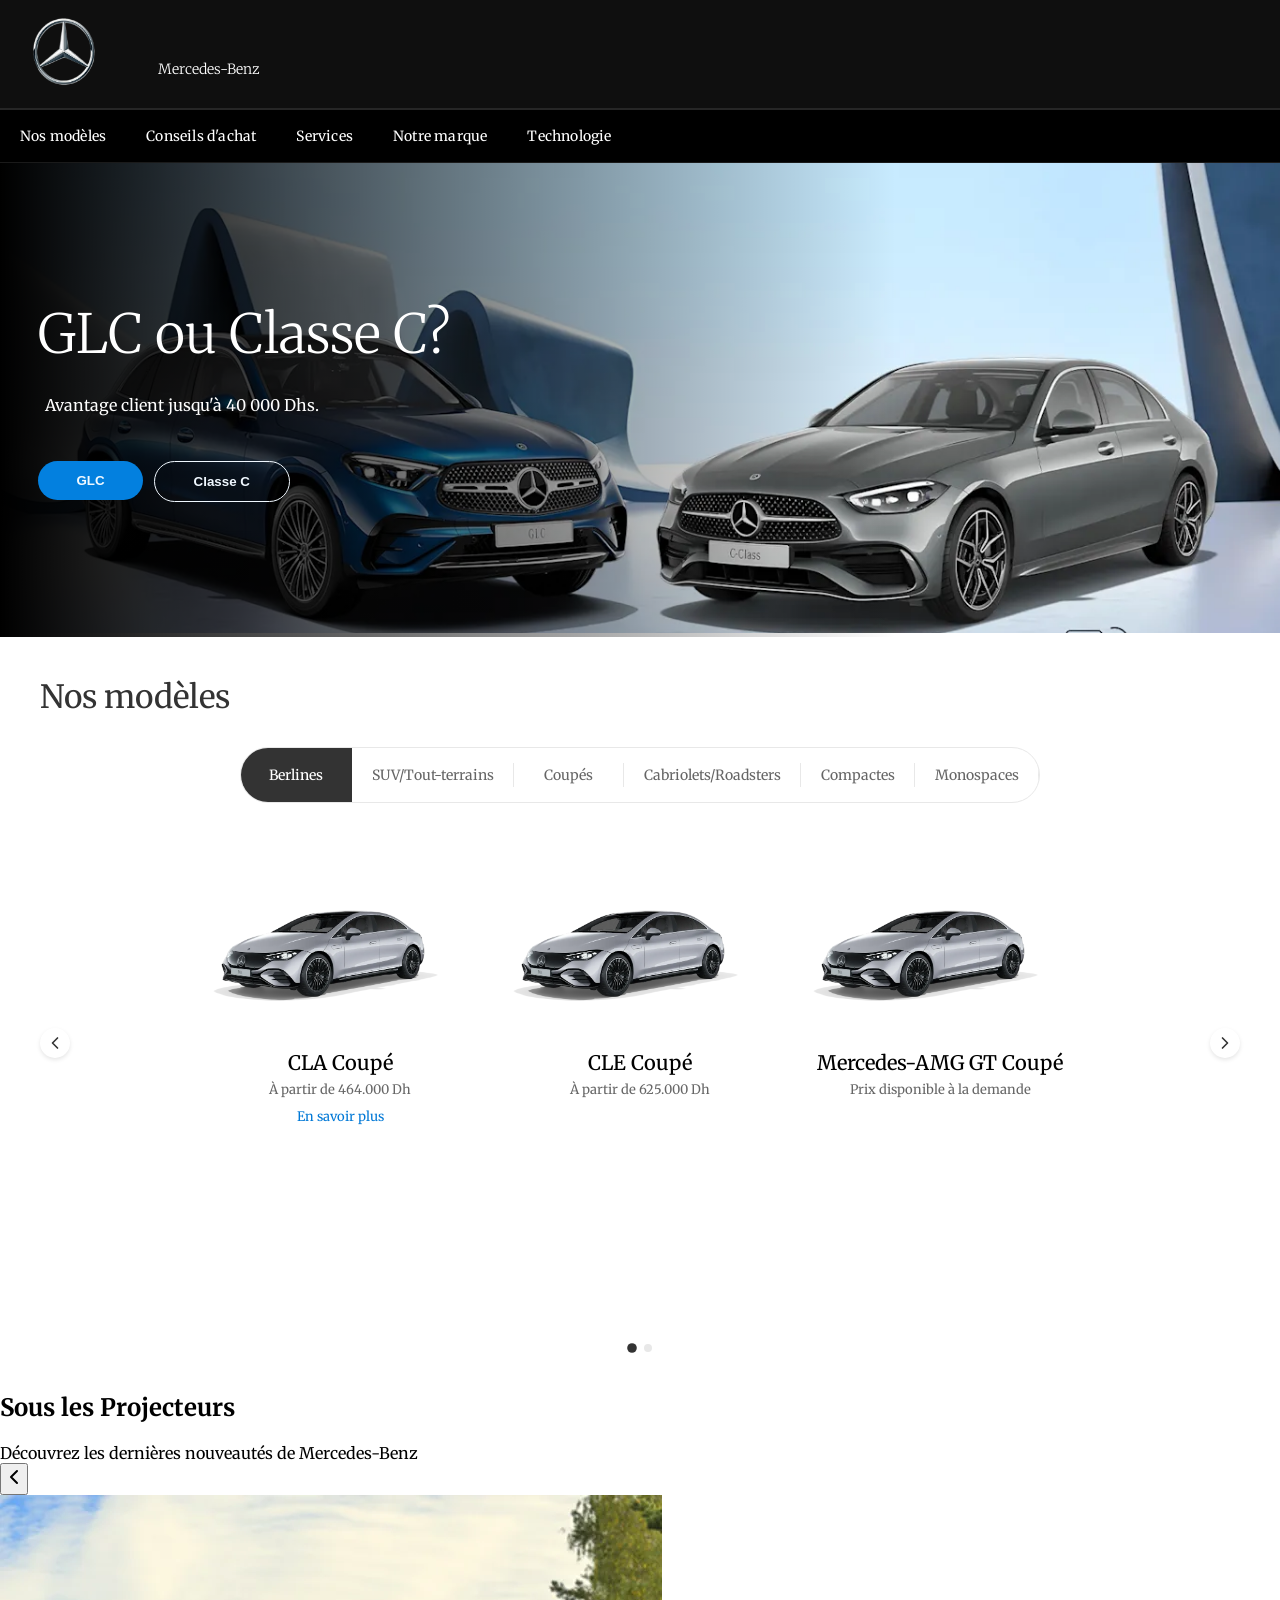
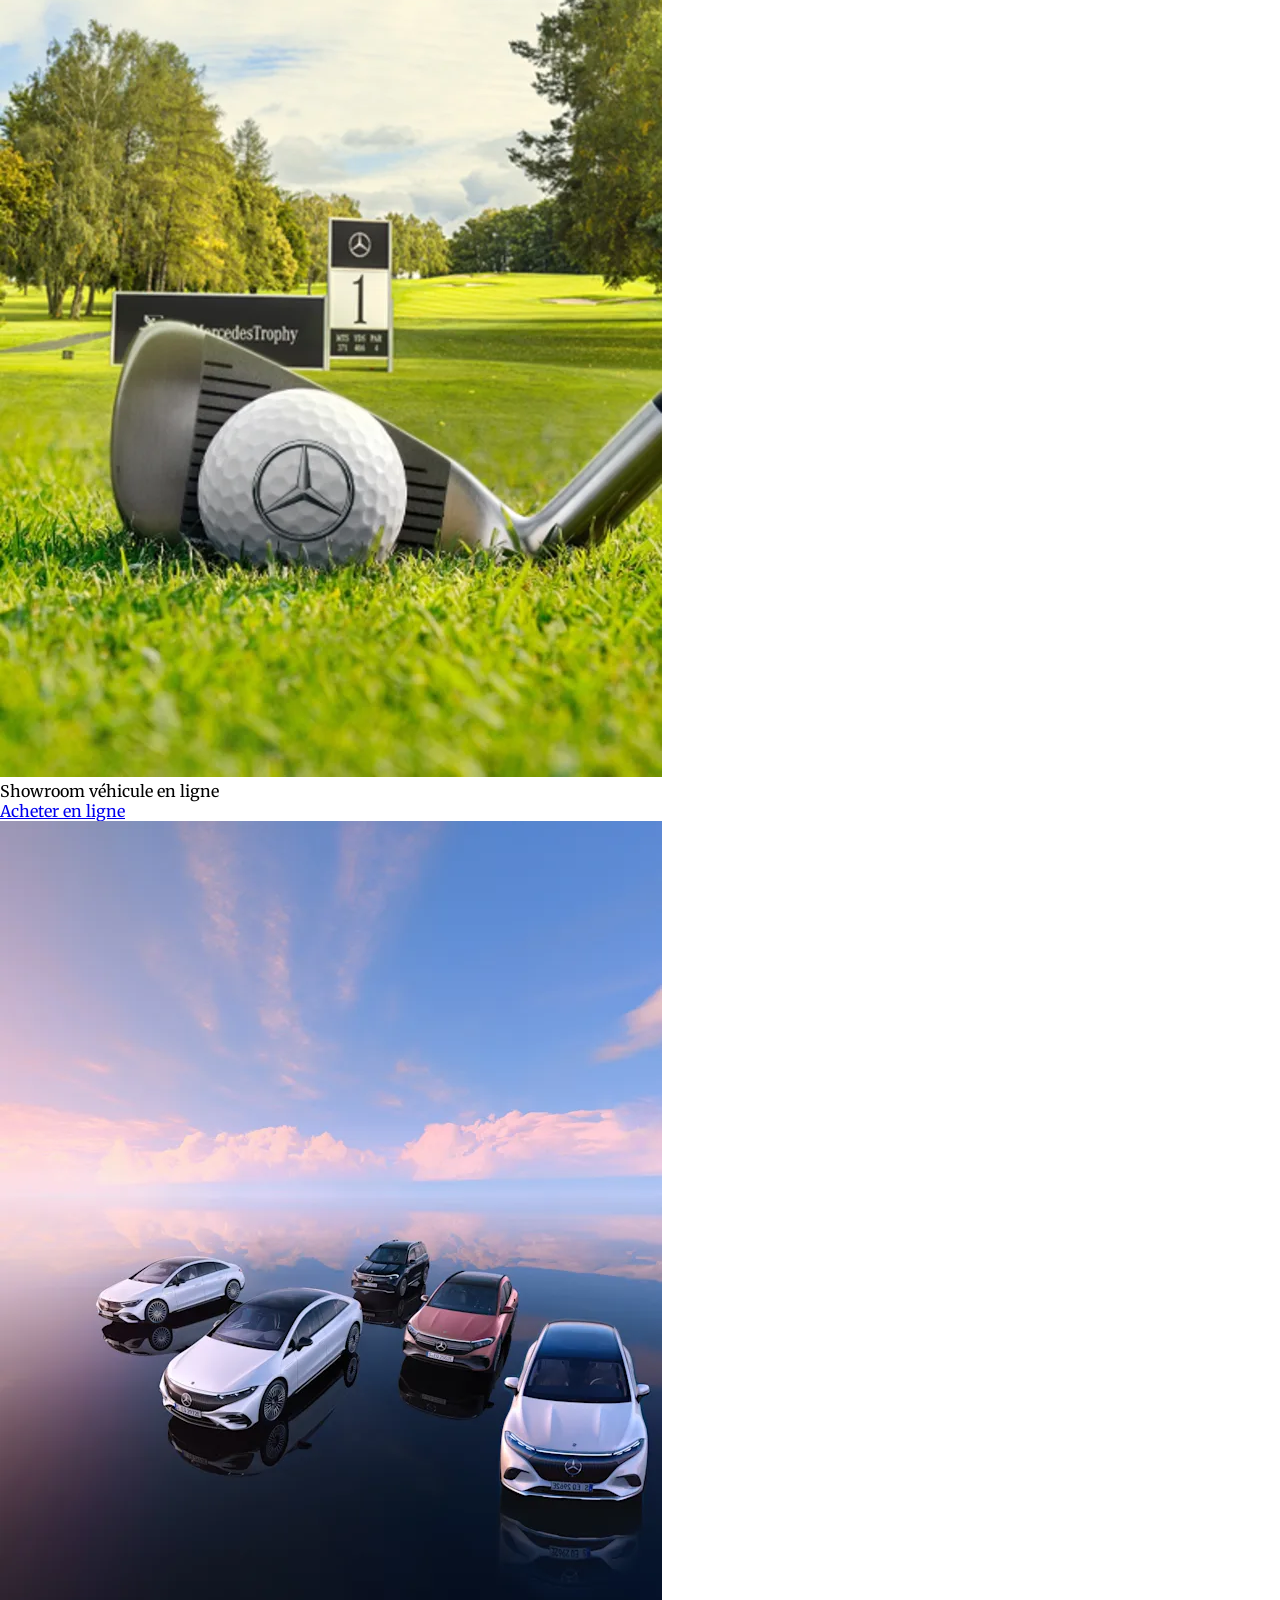
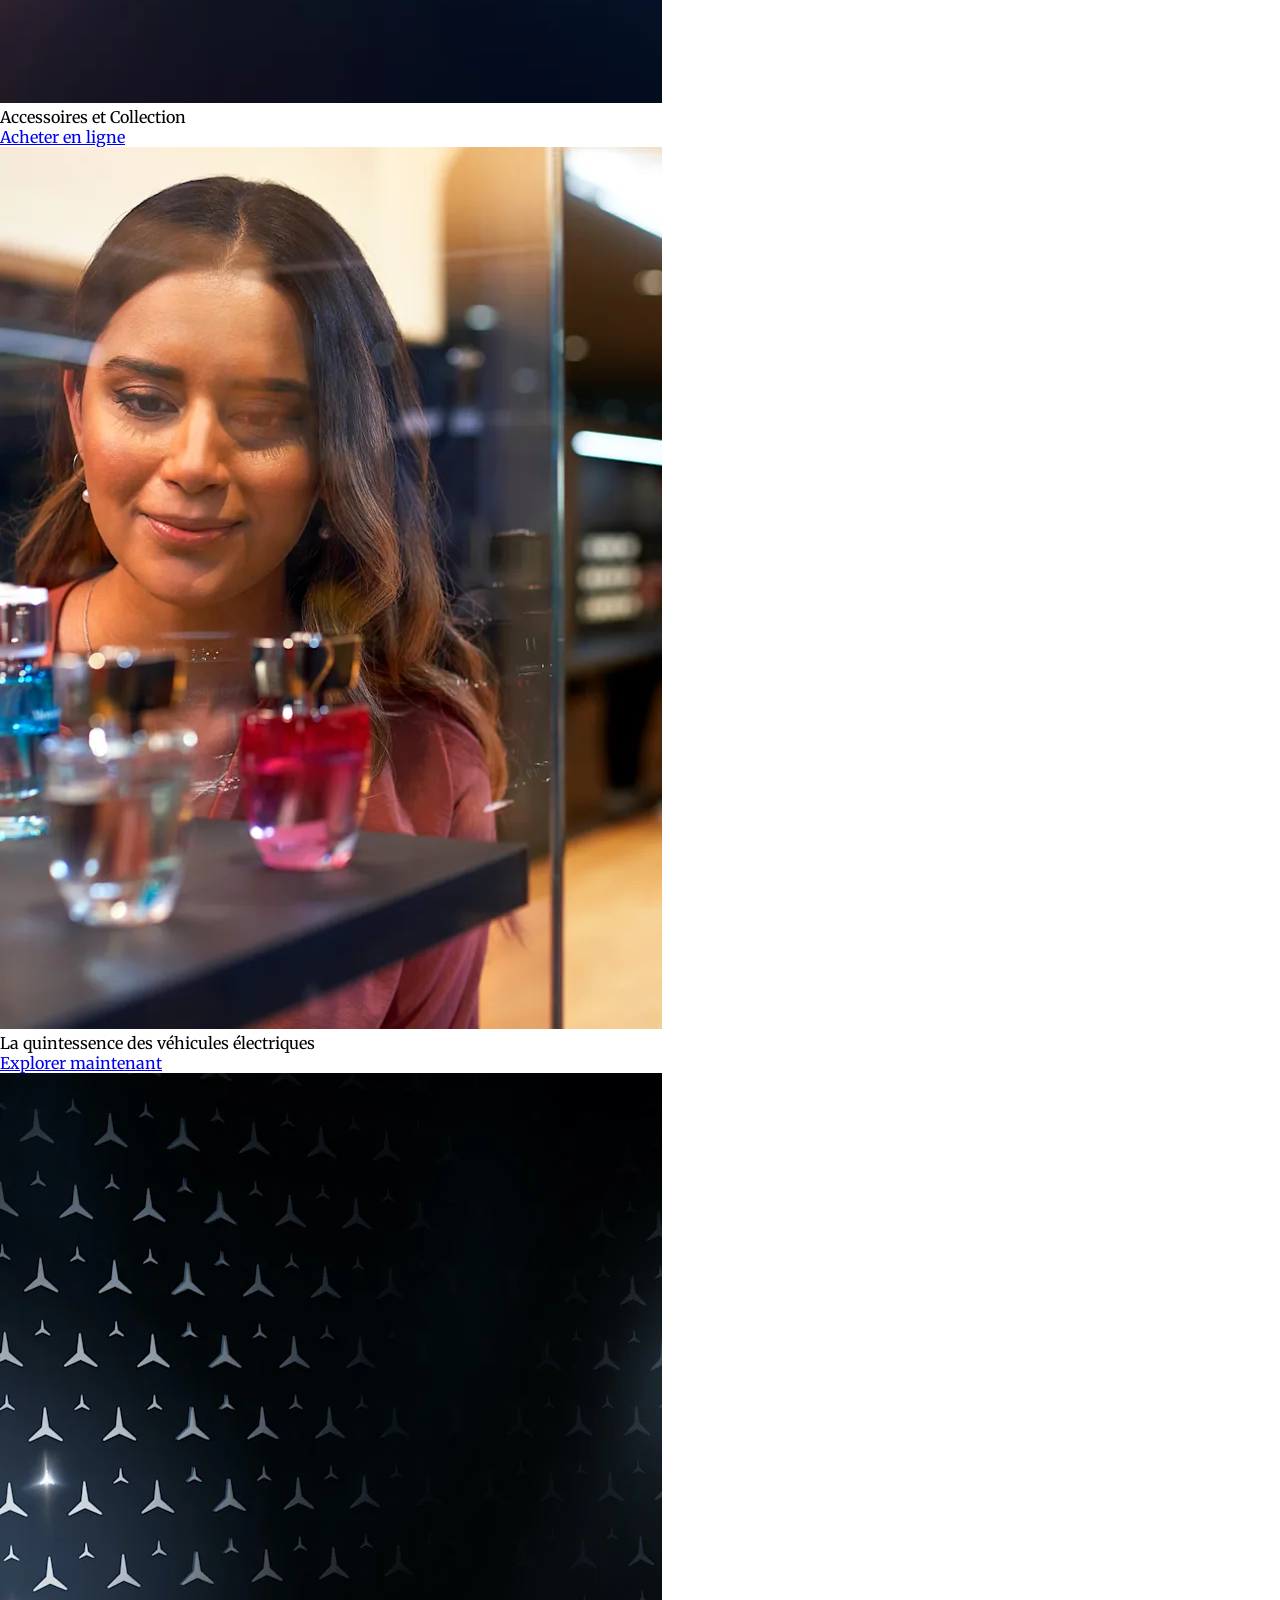
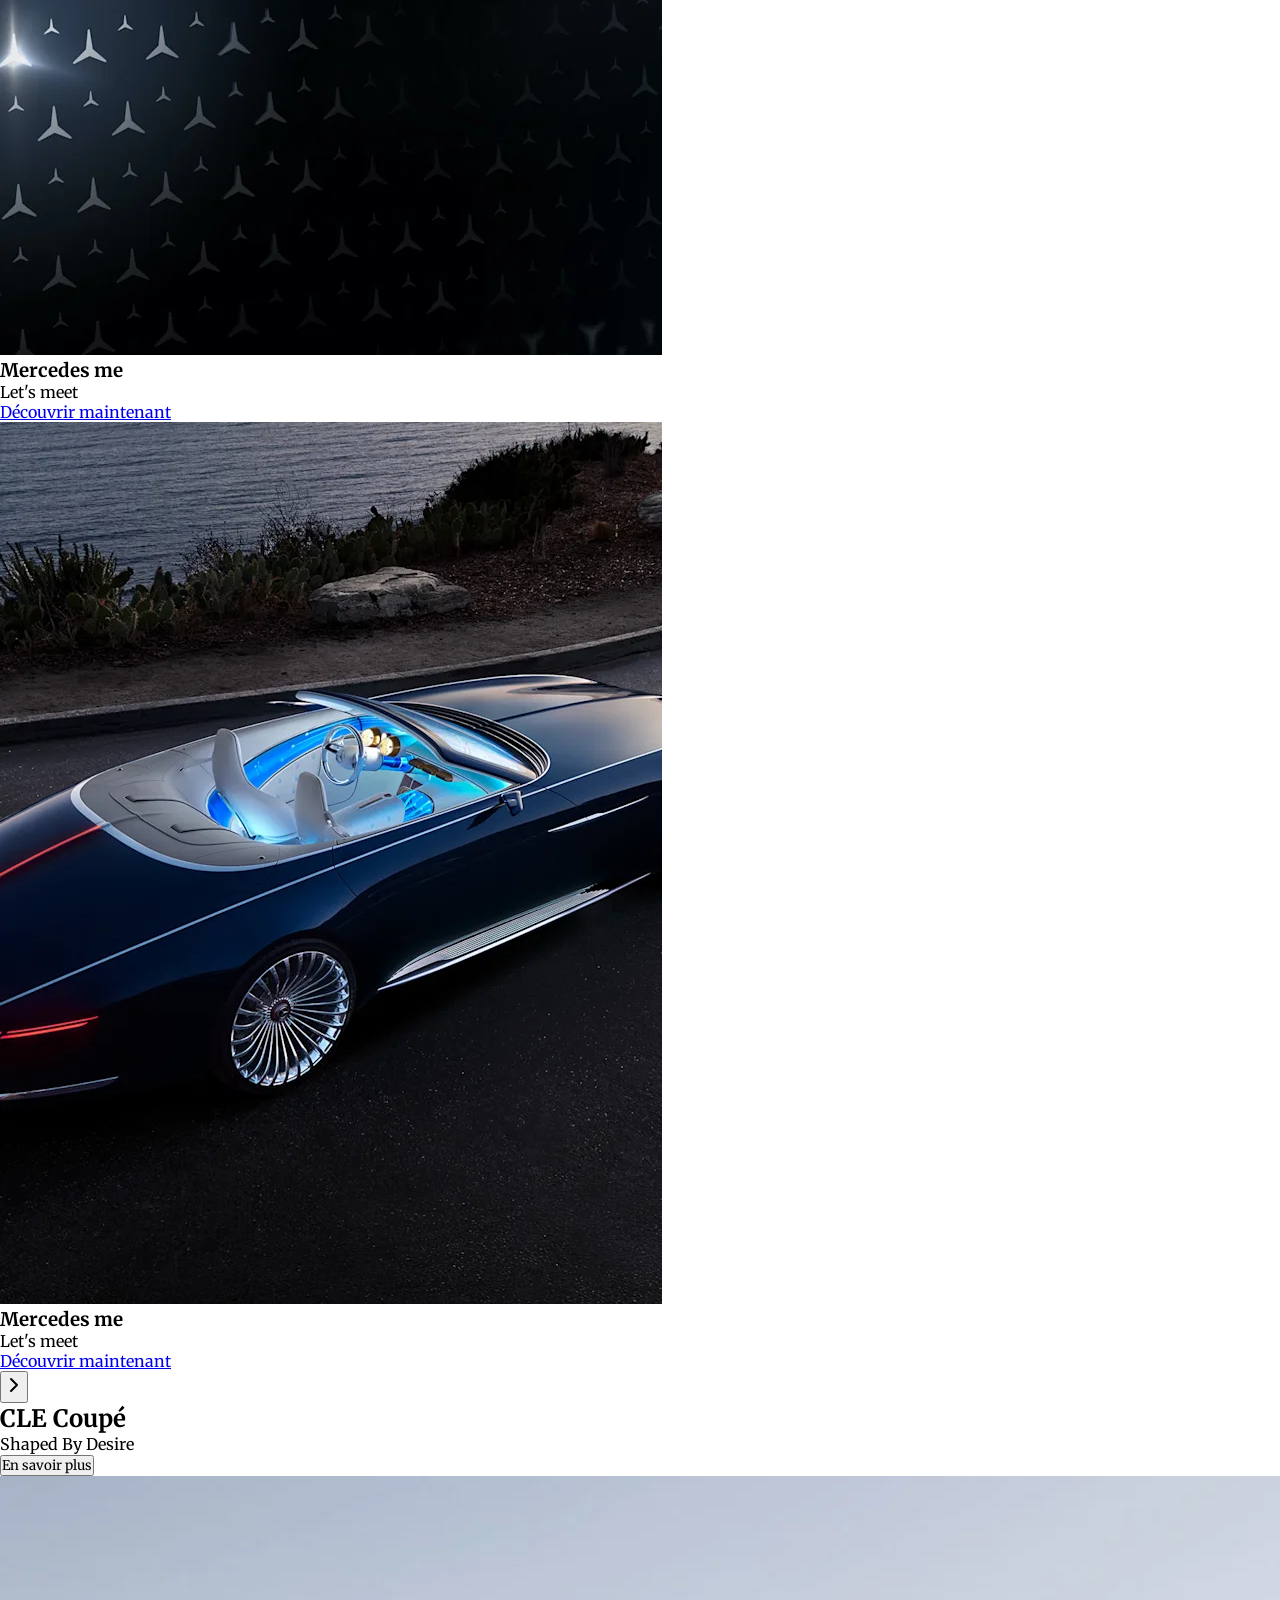
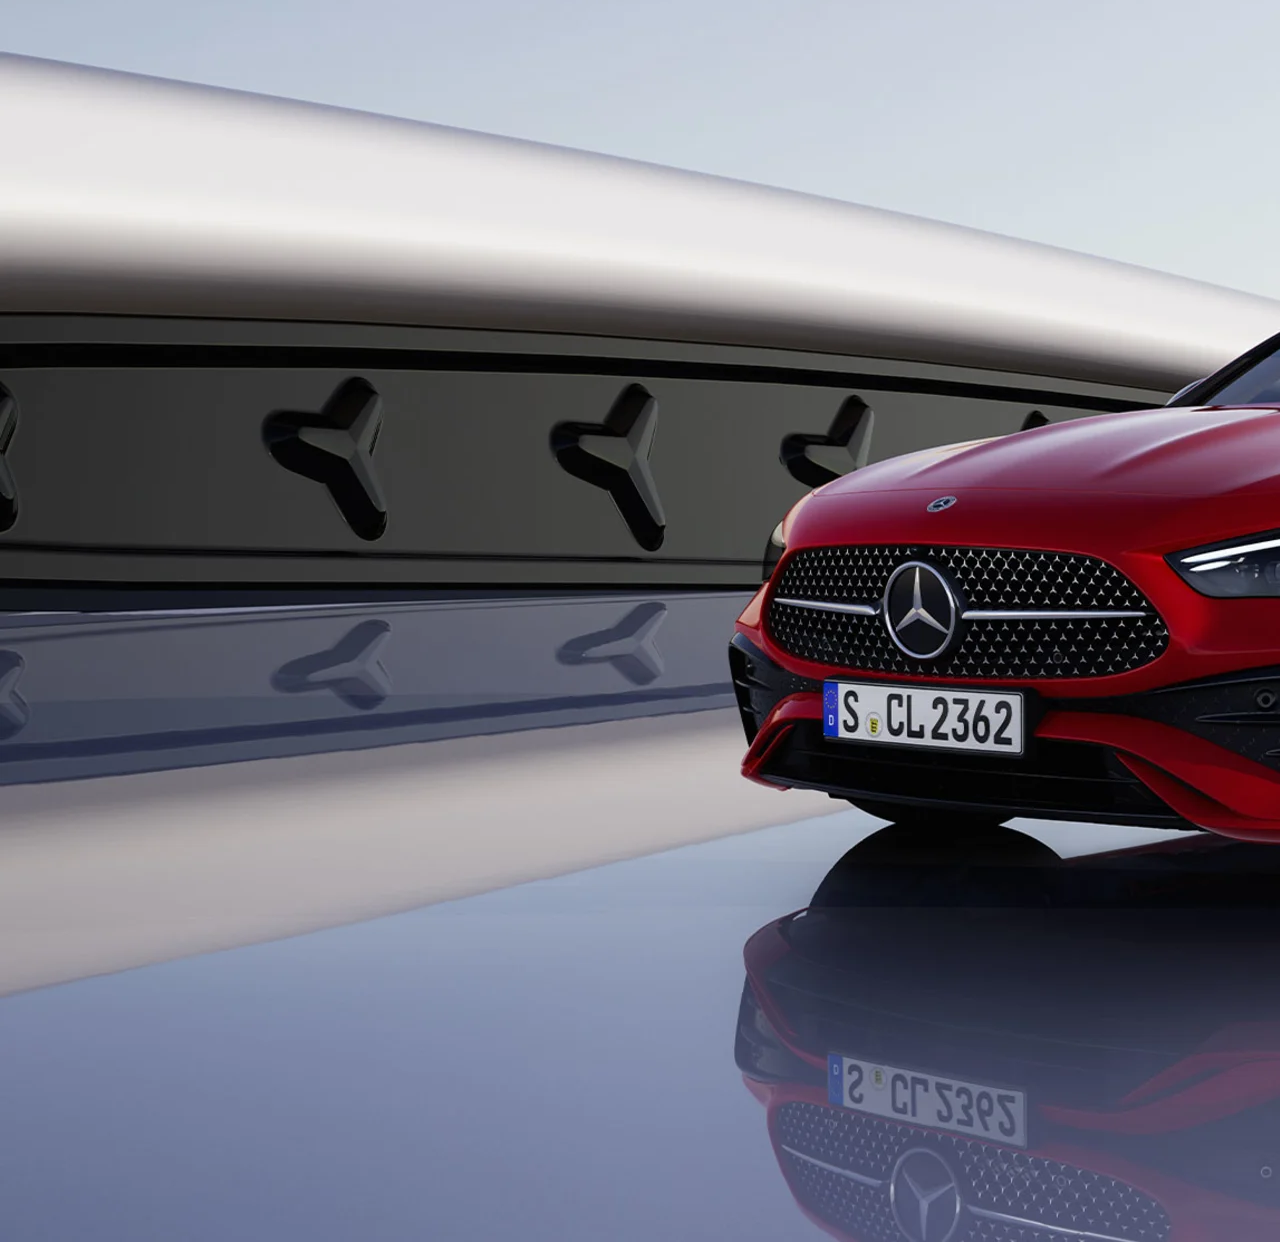
==== commit 6453750f: "add service form" ====
--- a/index.html
+++ b/index.html
@@ -108,7 +108,7 @@
 
                 <li class="has-sub"><a href="#">Services</a>
                     <ul class="dropdown">
-                        <li><a href="#">Reserver un rendez-vous</a></li>
+                        <li><a href="/services.html     ">Reserver un rendez-vous</a></li>
                         <li><a href="#">Accessires</a></li>
                         <li><a href="#">Collections</a></li>
                     </ul>
@@ -130,7 +130,6 @@
             </ul>
         </nav>
     </header>
-<<<<<<< HEAD
 
     <!-- hero section  -->
 
@@ -138,15 +137,6 @@
         <div class="hero-image">
             <img src="/images/cc_et_glc_suv_fe.png" alt="">
             <div class="hero-text">
-=======
-  
-       <!-- hero section  -->
-  
-    <section class="hero-container">
-            <div class="hero-image">
-                <img src="/images/cc_et_glc_suv_fe.png" alt="">
-                <div class="hero-text">
->>>>>>> 04c79dd (footer)
                 <h1>GLC ou Classe C?</h1>
                 <p>Avantage client jusqu'à 40 000 Dhs.</p>
                 <button class="btn-1">GLC</button>
@@ -438,7 +428,6 @@
         </div>
     </section>
 
-<<<<<<< HEAD
 
     <section class="projectors-section">
         <div class="projectors-title">
@@ -464,7 +453,7 @@
                         </div>
                     </div>
                     <div class="projectors-card">
-                        <div class="image-container">
+                        <div class="image-container"> 
                             <img src="images/pr2.jpg" alt="Accessoires et Collection">
                             <div class="description">
                                 <p>Accessoires et Collection</p>
@@ -530,135 +519,4 @@
 
 </body>
 
-</html>
-=======
-    <section class="car-section">
-        <div class="car-title">
-            <h1>Sélection de véhicules en ligne </h1>
-            <p>Découvrez votre nouvelle Mercedes</p>
-        </div>
-        <div class="container-cars">
-            <div class="card-cars">
-                <div class="card-image">
-                    <span class="featured-text">En vedette</span>
-                   <img src="images/card car1.PNG" alt="">
-                </div>
-                <div class="sub-title">
-                    <h1>Mercedes-Benz Classe A</h1>
-                    <p>A 200 d AMG Line</p>
-                </div>
-                <div class="car-info">
-                    <div class="car-features">
-                        <div class="feature-item">
-                            <img src="images/icon-car.png" alt="">
-                            <p>Compacte</p>
-                        </div>
-                        <div class="feature-item">
-                            <img src="images/paint.png" alt="">
-                            <p>Noir</p>
-                        </div>
-                    </div>
-                    <div class="price-cars">
-                        <p>548 006 MAD</p>
-                    </div>
-                  
-                    <div class="car-link">
-                        <a href="#">Voir les details</a>
-                    </div>
-                </div>
-            </div>
-            <div class="card-cars">
-                <div class="card-image">
-                    <span class="featured-text">En vedette</span>
-                    <img src="images/card car2.PNG" alt="">
-                </div>
-                <div class="sub-title">
-                    <h1>Mercedes-Benz CLA</h1>
-                    <p>CLA 220 d AMG Line</p>
-                </div>
-                <div class="car-info">
-                    <div class="car-features">
-                        <div class="feature-item">
-                            <img src="images/icon-car.png" alt="">
-                            <p>Coupé</p>
-                        </div>
-                        <div class="feature-item">
-                            <img src="images/paint.png" alt="">
-                            <p> blanc polaire </p>
-                        </div>
-                    </div>
-                    <div class="price-cars">
-                        <p>663 086 MAD</p>
-                    </div>
-                  
-                    <div class="car-link">
-                        <a href="#">Voir les details</a>
-                    </div>
-                </div>
-            </div>
-            
-        </div>
-    </section>
-
-    <footer class="footer"> 
-        <ul class="footer-right">
-            <li class="footer-left">
-                <h2>Acheter en ligne</h2>
-    
-                <ul class="box">
-                    <li><a href="#">Trouver un nouveau véhicule</a></li>
-                    <li><a href="#">Contactez-nous </a></li>
-                </ul>
-            </li>
-        <li>
-            <h2>Projet d'achat</h2>
-
-            <ul class="box">
-                <li><a href="#">Acheter un véhicule en ligne</a></li>
-                <li><a href="#">Demander un essai sur route </a></li>
-                <li><a href="#">Offres du moment   </a></li>
-                <li><a href="#">Trouver votre showroom  </a></li>
-            </ul>
-        </li>
-        <li class="features">
-            <h2>Services</h2>
-
-            <ul class="box h-box">
-                <li><a href="#">Réserver un rendez-vous SAV</a></li>
-                <li><a href="#">Accessoires </a></li>
-                <li><a href="#">Collections</a></li>
-                <li><a href="#">Manuels d'utilisation </a></li>
-                <li><a href="#">Extension de garantie </a></li>
-                <li><a href="#">Service Select </a></li>
-                <li><a href="#">Mécanique </a></li>
-            </ul>
-        </li>  
-        </ul>
-       <hr class="thinkk">
-
-       <div class="footer-bottom">
-        <div class="footer-links">
-            <a href="#">Informations d'entreprise</a> 
-            <a href="#">Conditions générales</a> 
-            <a href="#">Cookies</a> 
-            <a href="#">Confidentialité et protection des données</a>
-        </div>
-
-        <div class="social-icons">
-            <a href="#" target="_blank"><i class="fab fa-facebook"></i></a>
-            <a href="#" target="_blank"><i class="fab fa-instagram"></i></a>
-            <a href="#" target="_blank" class="youtube-icon"><i class="fab fa-youtube"></i></a>
-            <a href="#" target="_blank"><i class="fab fa-linkedin"></i></a>
-
-        </div>
-    </div>
-    </footer>
-
-
-    
-    
-</body>
-</html>
-
-
->>>>>>> 04c79dd (footer)
+</html>
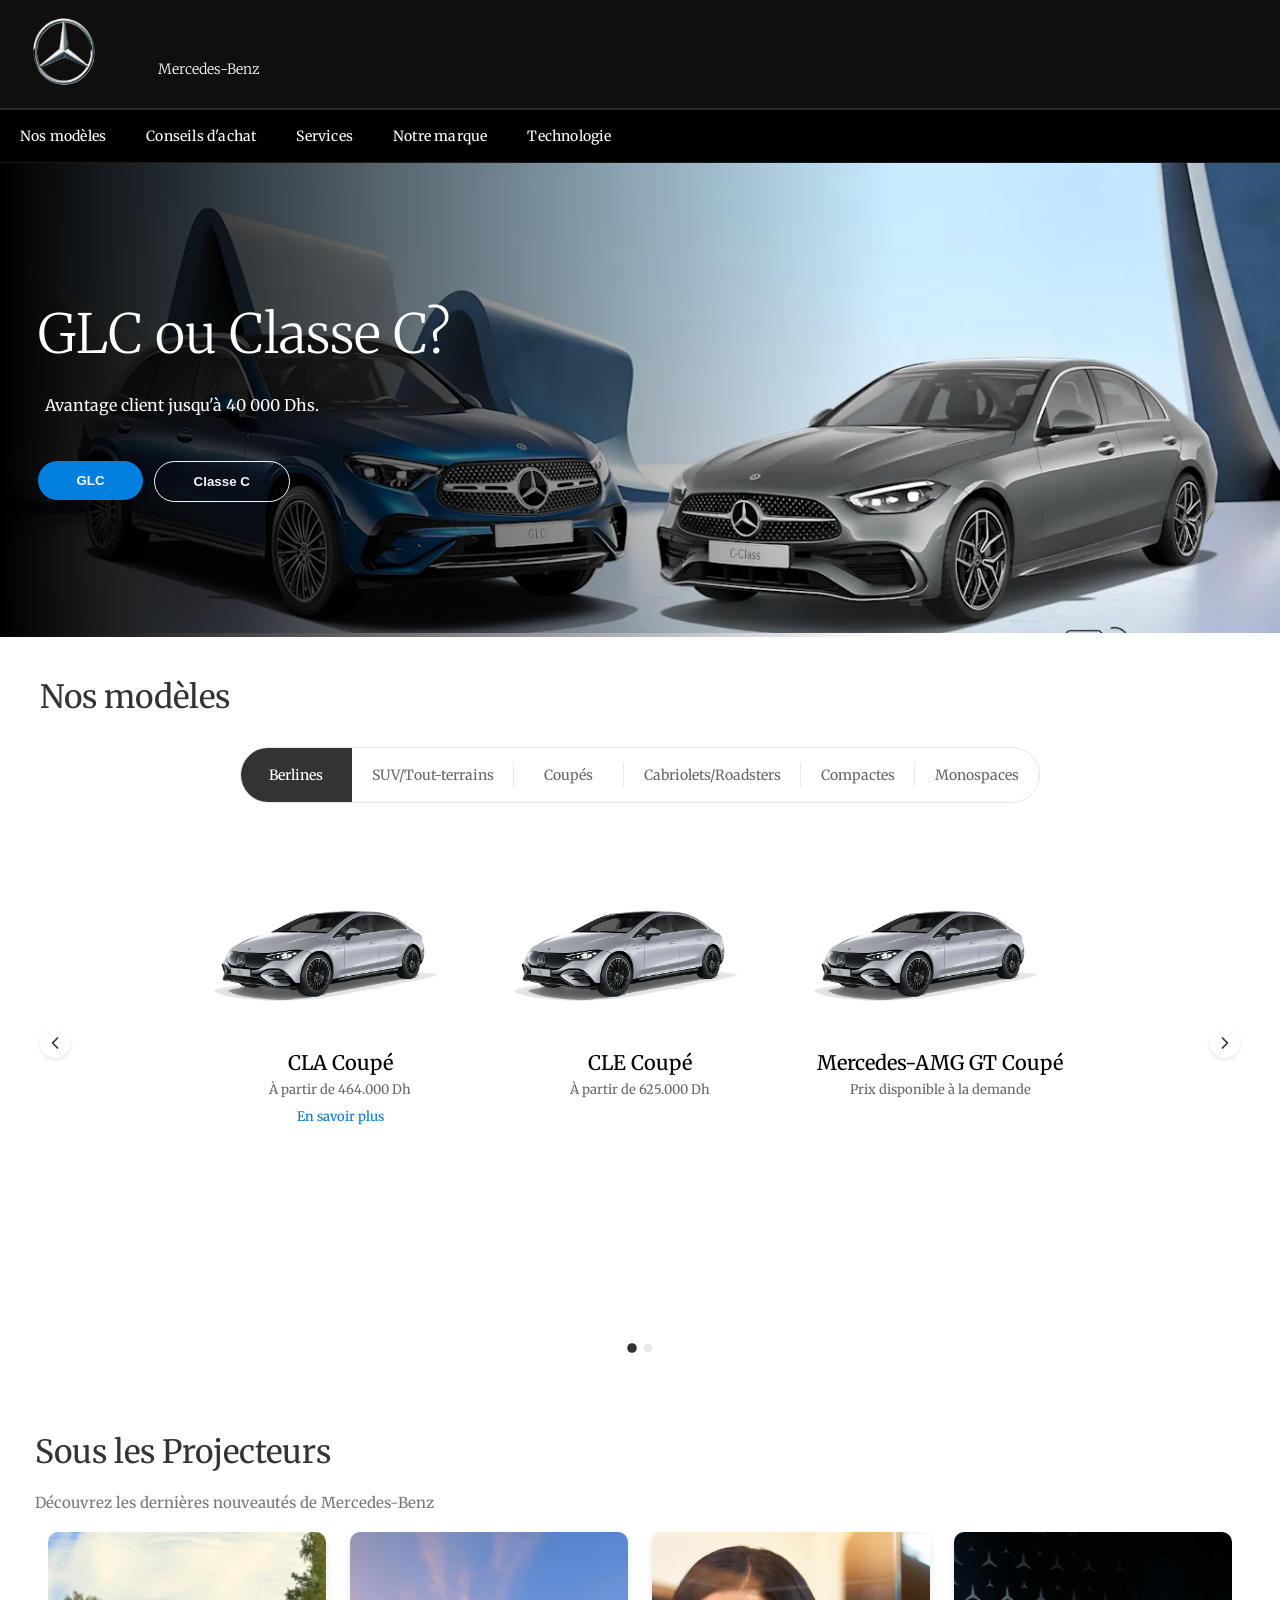
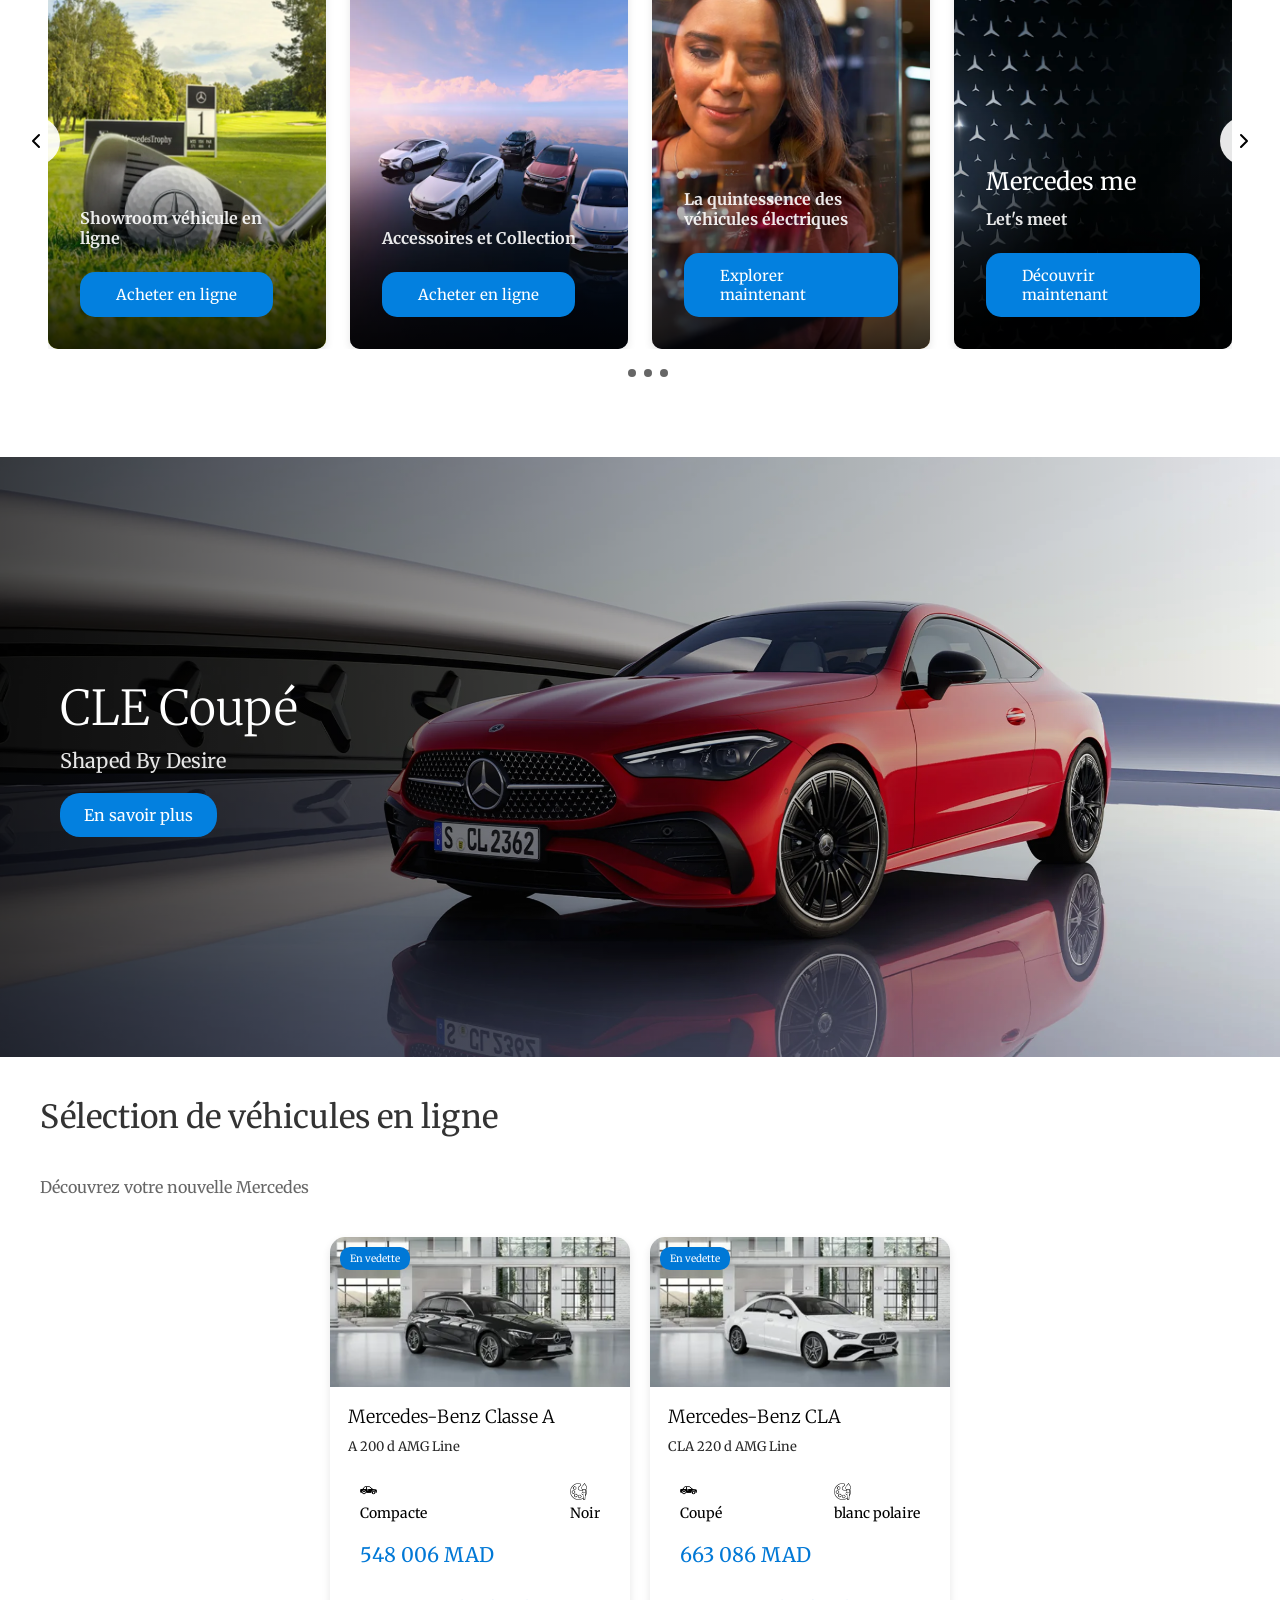
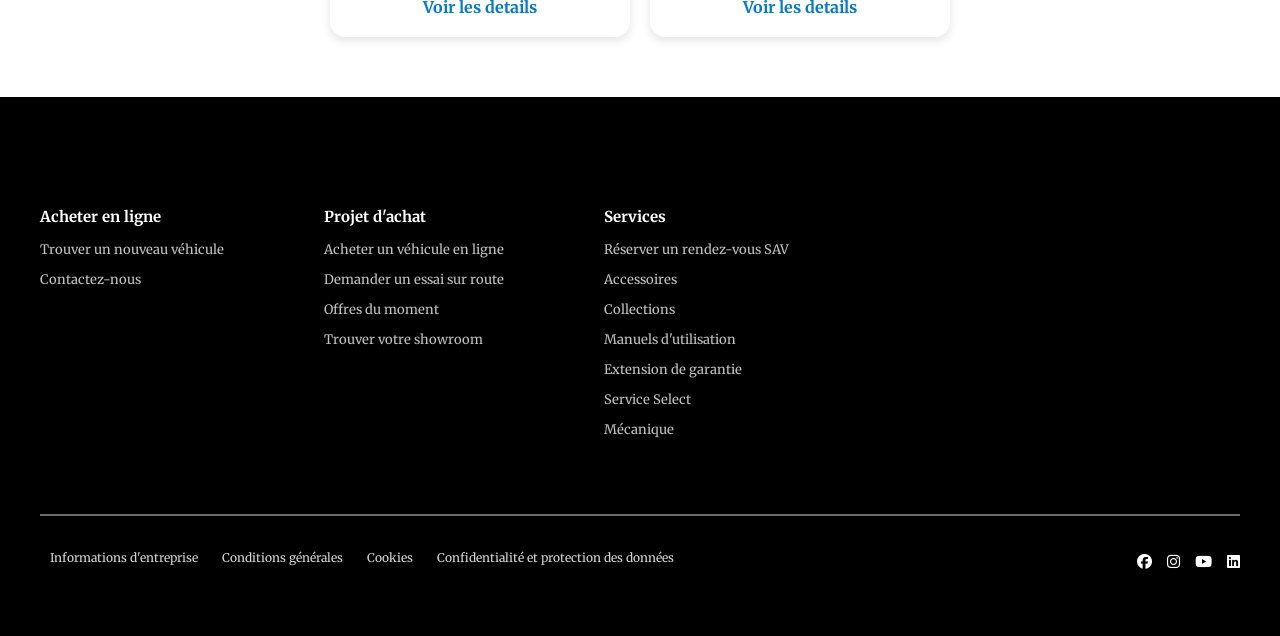
==== commit 295fb4fe: "fixing merge bug" ====
--- a/index.html
+++ b/index.html
@@ -428,13 +428,13 @@
         </div>
     </section>
 
-
     <section class="projectors-section">
         <div class="projectors-title">
             <h2>Sous les Projecteurs</h2>
             <br>
             <span>Découvrez les dernières nouveautés de Mercedes-Benz</span>
         </div>
+        <br>
         <div class="projectors-slider">
             <button class="slider-nav prev">
                 <svg xmlns="http://www.w3.org/2000/svg" width="24" height="24" viewBox="0 0 24 24" fill="none" stroke="currentColor" stroke-width="2" stroke-linecap="round" stroke-linejoin="round">
@@ -516,7 +516,132 @@
         <img src="images/cle-coupe.jpg" alt="CLE Coupé" class="cle-background">
     </section>
 
-
+    <section class="car-section">
+        <div class="car-title">
+            <h1>Sélection de véhicules en ligne </h1>
+            <p>Découvrez votre nouvelle Mercedes</p>
+        </div>
+        <div class="container-cars">
+            <div class="card-cars">
+                <div class="card-image">
+                    <span class="featured-text">En vedette</span>
+                   <img src="images/card car1.PNG" alt="">
+                </div>
+                <div class="sub-title">
+                    <h1>Mercedes-Benz Classe A</h1>
+                    <p>A 200 d AMG Line</p>
+                </div>
+                <div class="car-info">
+                    <div class="car-features">
+                        <div class="feature-item">
+                            <img src="images/icon-car.png" alt="">
+                            <p>Compacte</p>
+                        </div>
+                        <div class="feature-item">
+                            <img src="images/paint.png" alt="">
+                            <p>Noir</p>
+                        </div>
+                    </div>
+                    <div class="price-cars">
+                        <p>548 006 MAD</p>
+                    </div>
+                  
+                    <div class="car-link">
+                        <a href="#">Voir les details</a>
+                    </div>
+                </div>
+            </div>
+            <div class="card-cars">
+                <div class="card-image">
+                    <span class="featured-text">En vedette</span>
+                    <img src="images/card car2.PNG" alt="">
+                </div>
+                <div class="sub-title">
+                    <h1>Mercedes-Benz CLA</h1>
+                    <p>CLA 220 d AMG Line</p>
+                </div>
+                <div class="car-info">
+                    <div class="car-features">
+                        <div class="feature-item">
+                            <img src="images/icon-car.png" alt="">
+                            <p>Coupé</p>
+                        </div>
+                        <div class="feature-item">
+                            <img src="images/paint.png" alt="">
+                            <p> blanc polaire </p>
+                        </div>
+                    </div>
+                    <div class="price-cars">
+                        <p>663 086 MAD</p>
+                    </div>
+                  
+                    <div class="car-link">
+                        <a href="#">Voir les details</a>
+                    </div>
+                </div>
+            </div>
+            
+        </div>
+    </section>
+
+    <footer class="footer"> 
+        <ul class="footer-right">
+            <li class="footer-left">
+                <h2>Acheter en ligne</h2>
+    
+                <ul class="box">
+                    <li><a href="#">Trouver un nouveau véhicule</a></li>
+                    <li><a href="#">Contactez-nous </a></li>
+                </ul>
+            </li>
+        <li>
+            <h2>Projet d'achat</h2>
+
+            <ul class="box">
+                <li><a href="#">Acheter un véhicule en ligne</a></li>
+                <li><a href="#">Demander un essai sur route </a></li>
+                <li><a href="#">Offres du moment   </a></li>
+                <li><a href="#">Trouver votre showroom  </a></li>
+            </ul>
+        </li>
+        <li class="features">
+            <h2>Services</h2>
+
+            <ul class="box h-box">
+                <li><a href="#">Réserver un rendez-vous SAV</a></li>
+                <li><a href="#">Accessoires </a></li>
+                <li><a href="#">Collections</a></li>
+                <li><a href="#">Manuels d'utilisation </a></li>
+                <li><a href="#">Extension de garantie </a></li>
+                <li><a href="#">Service Select </a></li>
+                <li><a href="#">Mécanique </a></li>
+            </ul>
+        </li>  
+        </ul>
+       <hr class="thinkk">
+
+       <div class="footer-bottom">
+        <div class="footer-links">
+            <a href="#">Informations d'entreprise</a> 
+            <a href="#">Conditions générales</a> 
+            <a href="#">Cookies</a> 
+            <a href="#">Confidentialité et protection des données</a>
+        </div>
+
+        <div class="social-icons">
+            <a href="#" target="_blank"><i class="fab fa-facebook"></i></a>
+            <a href="#" target="_blank"><i class="fab fa-instagram"></i></a>
+            <a href="#" target="_blank" class="youtube-icon"><i class="fab fa-youtube"></i></a>
+            <a href="#" target="_blank"><i class="fab fa-linkedin"></i></a>
+
+        </div>
+    </div>
+    </footer>
+
+
+    
+    
 </body>
-
-</html>+</html>
+
+
--- a/style.css
+++ b/style.css
@@ -841,35 +841,27 @@
     color 0.3s ease-in-out;
 }
 
-<<<<<<< HEAD
-/* projectors section */
-
+/* section projectors  */
 .projectors-section {
-  padding: 64px 0;
-  background-color: #f9f9f9;
-}
-
-.projectors-title {
-=======
-
-/* section card  */
+  padding: 40px 0;
+  background-color: #fff;
+}
 .car-title {
->>>>>>> 04c79dd (footer)
   margin-bottom: 30px;
   padding: 0 40px;
 }
 
-<<<<<<< HEAD
 .projectors-title h2 {
+  font-size: 32px;
   font-weight: 400;
-  font-size: 38px;
-  line-height: 1.2;
   color: #333333;
+  margin: 0 35px;
   font-family: "Corporate A", "Merriweather", serif;
 }
 
 .projectors-title span {
   font-size: 15px;
+  margin: 35px;
   color: #767676;
 }
 
@@ -1020,7 +1012,6 @@
   background-color: #fff;
 }
 
-
 .cle-coupe-section {
   position: relative;
   width: 100%;
@@ -1044,7 +1035,12 @@
   z-index: 2;
   padding: 60px;
   color: white;
-  background: linear-gradient(90deg, rgba(0,0,0,0.7) 0%, rgba(0,0,0,0.3) 50%, rgba(0,0,0,0) 100%);
+  background: linear-gradient(
+    90deg,
+    rgba(0, 0, 0, 0.7) 0%,
+    rgba(0, 0, 0, 0.3) 50%,
+    rgba(0, 0, 0, 0) 100%
+  );
   height: 100%;
   display: flex;
   flex-direction: column;
@@ -1077,12 +1073,14 @@
 
 .cle-content .action-btn:hover {
   background-color: #0052a3;
-=======
+}
+
+/* cars section */
 .car-title h1 {
   font-size: 32px;
   font-weight: 400;
-  color: #000;
-  margin: 0;
+  color: #333333;
+  margin: 0 auto;
   padding-top: 40px;
   font-family: "Corporate A", "Merriweather", serif;
 }
@@ -1092,34 +1090,33 @@
 }
 
 .container-cars {
-    display: flex;
-    justify-content: center;
-
+  display: flex;
+  justify-content: center;
 }
 .card-cars {
-  width: 270px;
+  width: 300px;
   height: 400px;
   margin: 10px;
   border-radius: 15px;
   box-shadow: 0 4px 8px 0 rgba(0, 0, 0, 0.1);
 }
 .card-cars:hover {
-  box-shadow: 0 6px 12px 0 rgba(0, 0, 0, 0.2); 
-  transition: box-shadow 0.3s ease-in-out; 
+  box-shadow: 0 6px 12px 0 rgba(0, 0, 0, 0.2);
+  transition: box-shadow 0.3s ease-in-out;
+  cursor: pointer;
 }
 
 .card-image {
   width: 100%;
-  height: 150px; 
-  position : relative;
+  height: 150px;
+  position: relative;
 }
 
 .card-image img {
   width: 100%;
-  height: 100%;
-  object-fit: cover; 
+  height: 150px;
+  object-fit: cover;
   border-radius: 15px 15px 0 0;
-
 }
 
 .featured-text {
@@ -1130,10 +1127,11 @@
   color: white;
   font-size: 10px;
   padding: 5px 10px;
-  border-radius : 10px;
-}
-
-.sub-title{
+  font-family: "Corporate A", "Merriweather", serif;
+  border-radius: 10px;
+}
+
+.sub-title {
   color: black;
   margin: 18px 18px;
 }
@@ -1144,14 +1142,13 @@
 .sub-title p {
   font-size: 13px;
   padding-top: 10px;
-  color:rgb(40, 40, 40);
+  color: rgb(40, 40, 40);
 }
 
 .sub-title:hover h1,
 .sub-title:hover p {
-  color: #0078d6; 
-}
-
+  color: #0078d6;
+}
 
 .car-features {
   display: flex;
@@ -1159,54 +1156,51 @@
   padding: 10px 30px;
   font-size: 14px;
 }
-.feature-item img{
+.feature-item img {
   width: 17px;
 }
 .price-cars {
   font-size: 20px;
   padding: 0px 30px;
-  margin: 10px 0px ;
+  margin: 10px 0px;
+  font-family: "Corporate A", "Merriweather", serif;
   color: #0078d6;
-  font-weight: bold;
-}
-
+}
 
 .car-link a {
-  display: block; 
+  display: block;
   text-decoration: none;
   color: #0078d6;
   font-weight: bold;
   background-color: transparent;
-  padding: 20px 0; 
+  padding: 20px 0;
   text-align: center;
-  border-radius:  0 0 15px 15px;
+  border-radius: 0 0 15px 15px;
   transition: background-color 0.3s, color 0.3s;
 }
 
 .car-link a:hover {
-  background-color: #0078d6; 
-  color: white; 
-}
-
+  background-color: #0078d6;
+  color: white;
+}
 
 /* footer */
 .footer {
-  background: #000; 
-  color: #fff; 
+  background: #000;
+  color: #fff;
   padding: 40px;
   margin-top: 50px;
 }
 
 .footer-right {
   display: flex;
-  gap: 100px; 
+  gap: 100px;
   margin-top: 70px;
-
 }
 
 .footer-right li {
   display: flex;
-  flex-direction: column; 
+  flex-direction: column;
 }
 
 .footer h2 {
@@ -1224,7 +1218,7 @@
 }
 
 .footer ul li a {
-  color:rgb(195, 195, 195); 
+  color: rgb(195, 195, 195);
   text-decoration: none;
   transition: 0.3s;
   font-size: 13px;
@@ -1246,8 +1240,7 @@
 }
 .footer-links {
   margin-top: 20px;
-  margin-bottom : 30px;
-
+  margin-bottom: 30px;
 }
 
 .footer-links a {
@@ -1276,5 +1269,4 @@
 }
 .youtube-icon:hover {
   color: red;
->>>>>>> 04c79dd (footer)
-}+}
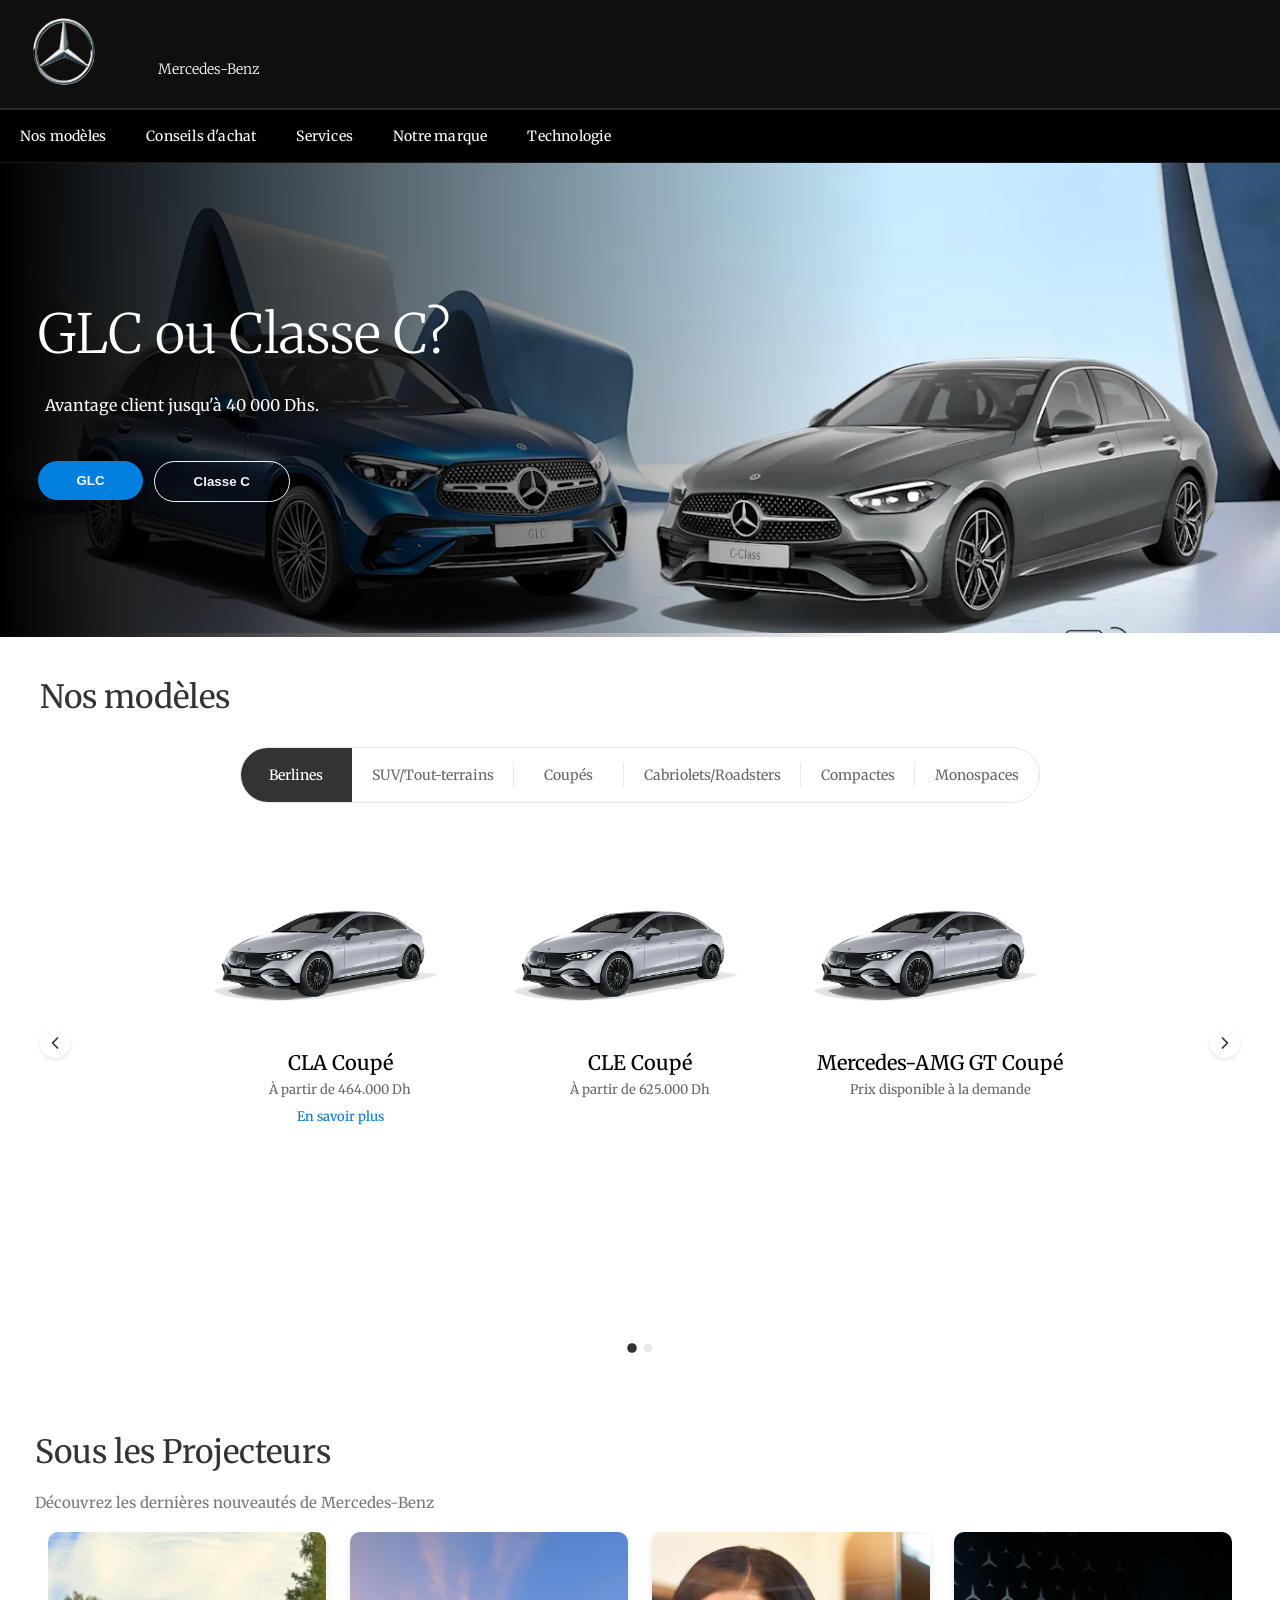
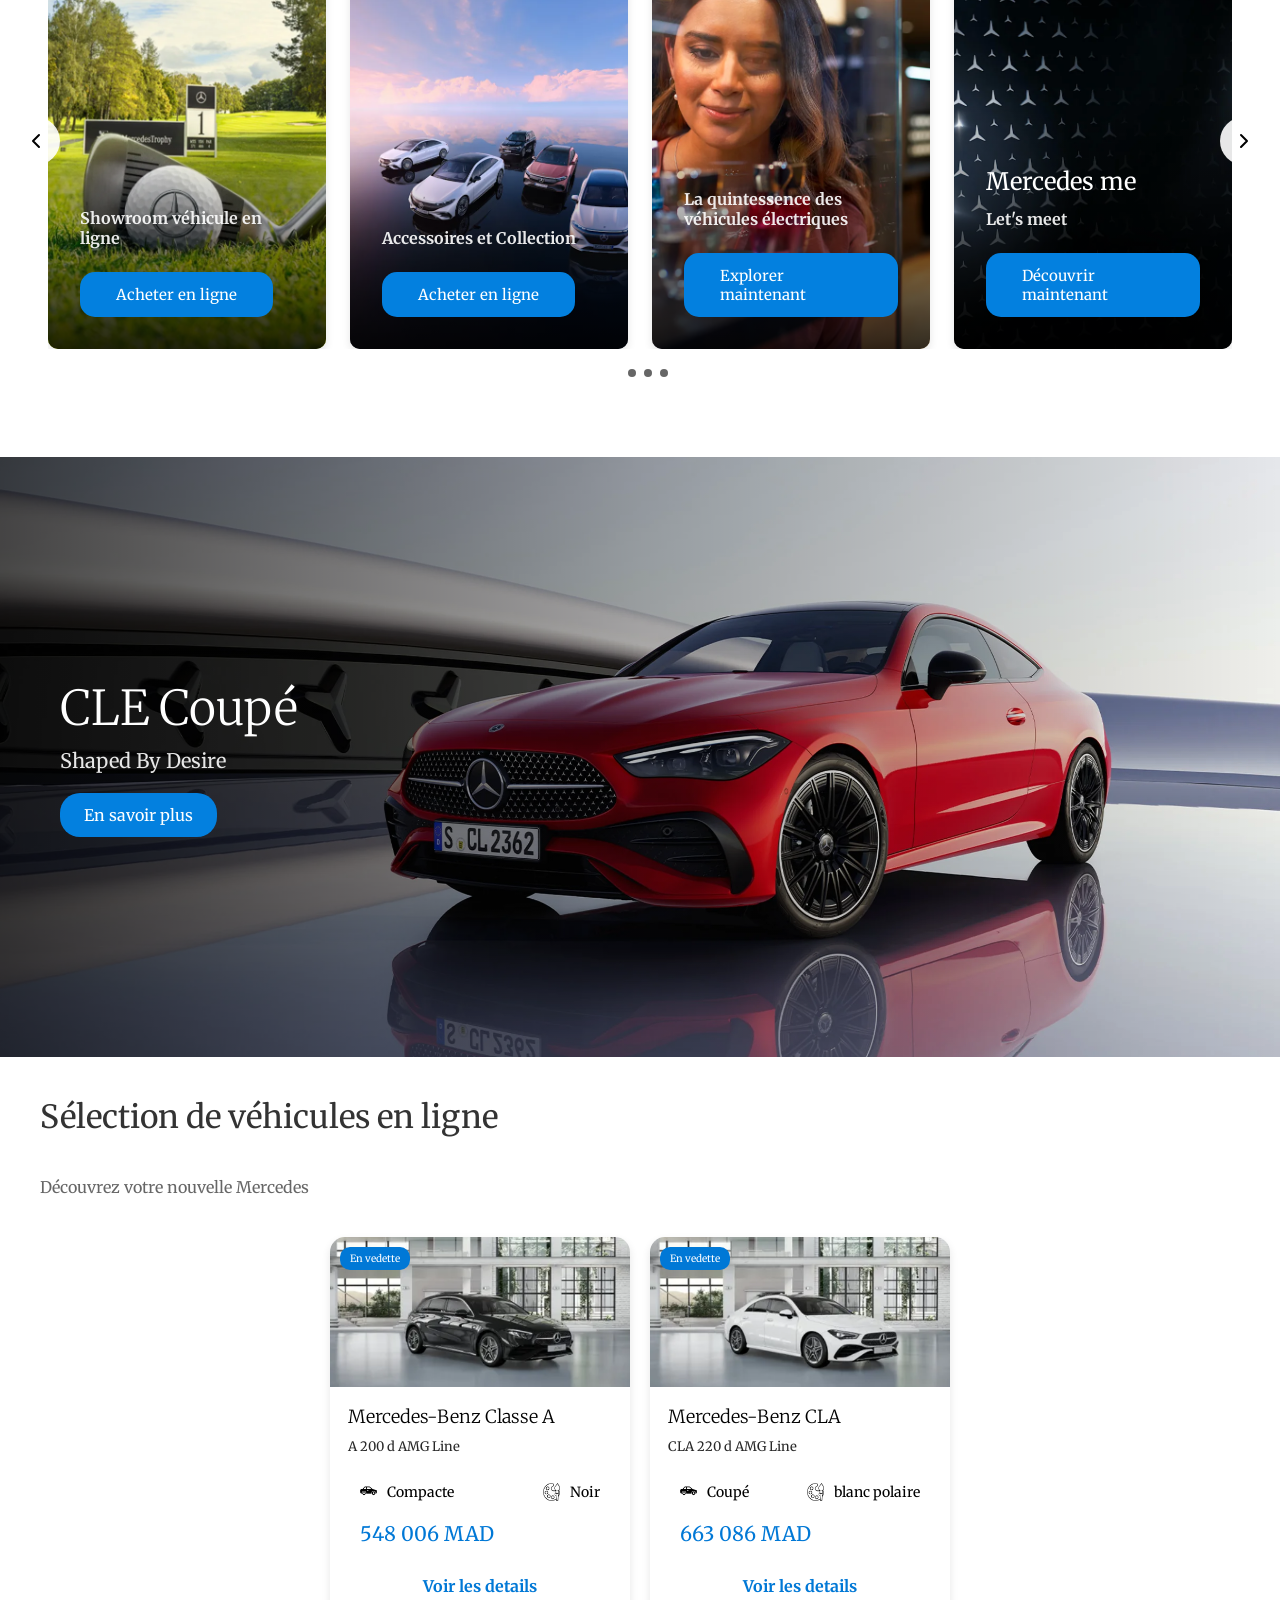
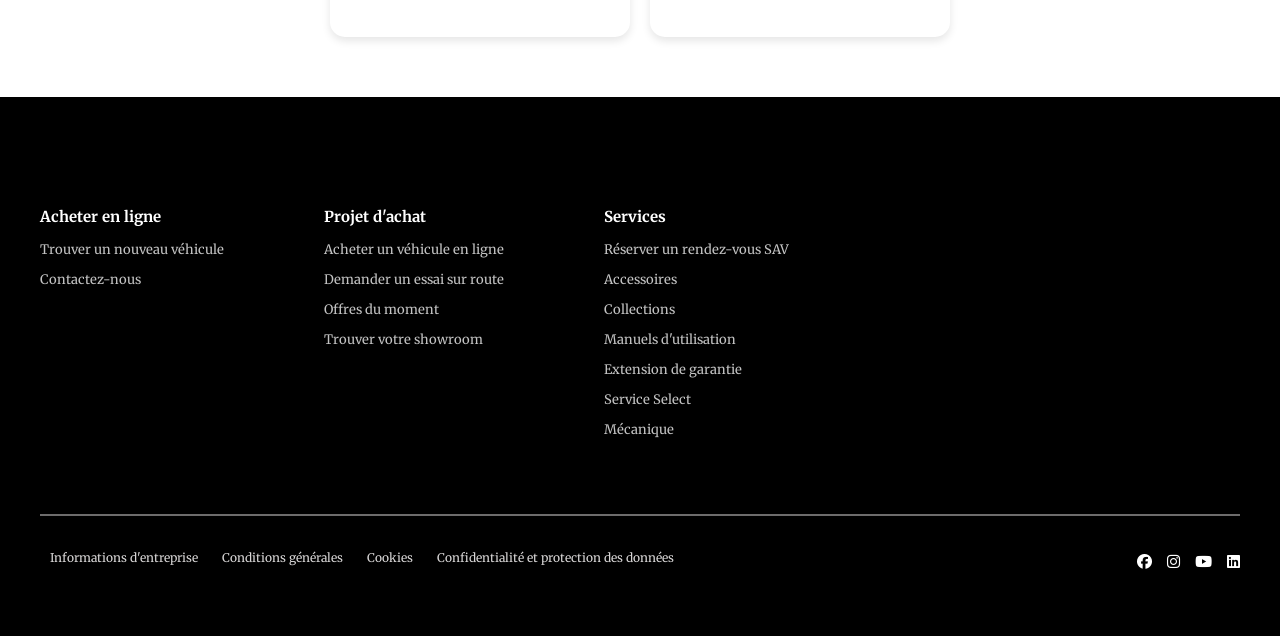
==== commit 8ed28d56: "fixing button size" ====
--- a/index.html
+++ b/index.html
@@ -437,7 +437,8 @@
         <br>
         <div class="projectors-slider">
             <button class="slider-nav prev">
-                <svg xmlns="http://www.w3.org/2000/svg" width="24" height="24" viewBox="0 0 24 24" fill="none" stroke="currentColor" stroke-width="2" stroke-linecap="round" stroke-linejoin="round">
+                <svg xmlns="http://www.w3.org/2000/svg" width="24" height="24" viewBox="0 0 24 24" fill="none"
+                    stroke="currentColor" stroke-width="2" stroke-linecap="round" stroke-linejoin="round">
                     <path d="M15 18l-6-6 6-6" />
                 </svg>
             </button>
@@ -453,7 +454,7 @@
                         </div>
                     </div>
                     <div class="projectors-card">
-                        <div class="image-container"> 
+                        <div class="image-container">
                             <img src="images/pr2.jpg" alt="Accessoires et Collection">
                             <div class="description">
                                 <p>Accessoires et Collection</p>
@@ -480,7 +481,7 @@
                             </div>
                         </div>
                     </div>
-                     <div class="projectors-card">
+                    <div class="projectors-card">
                         <div class="image-container">
                             <img src="images/pr5.jpg" alt="Mercedes me">
                             <div class="description">
@@ -493,7 +494,8 @@
                 </div>
             </div>
             <button class="slider-nav next">
-                <svg xmlns="http://www.w3.org/2000/svg" width="24" height="24" viewBox="0 0 24 24" fill="none" stroke="currentColor" stroke-width="2" stroke-linecap="round" stroke-linejoin="round">
+                <svg xmlns="http://www.w3.org/2000/svg" width="24" height="24" viewBox="0 0 24 24" fill="none"
+                    stroke="currentColor" stroke-width="2" stroke-linecap="round" stroke-linejoin="round">
                     <path d="M9 18l6-6-6-6" />
                 </svg>
             </button>
@@ -504,7 +506,7 @@
             <span class="dot"></span>
             <span class="dot"></span>
         </div>
-        
+
     </section>
 
     <section class="cle-coupe-section">
@@ -525,7 +527,7 @@
             <div class="card-cars">
                 <div class="card-image">
                     <span class="featured-text">En vedette</span>
-                   <img src="images/card car1.PNG" alt="">
+                    <img src="images/card car1.PNG" alt="">
                 </div>
                 <div class="sub-title">
                     <h1>Mercedes-Benz Classe A</h1>
@@ -545,7 +547,7 @@
                     <div class="price-cars">
                         <p>548 006 MAD</p>
                     </div>
-                  
+
                     <div class="car-link">
                         <a href="#">Voir les details</a>
                     </div>
@@ -574,74 +576,73 @@
                     <div class="price-cars">
                         <p>663 086 MAD</p>
                     </div>
-                  
+
                     <div class="car-link">
                         <a href="#">Voir les details</a>
                     </div>
                 </div>
             </div>
-            
+
         </div>
     </section>
 
-    <footer class="footer"> 
+    <footer class="footer">
         <ul class="footer-right">
             <li class="footer-left">
                 <h2>Acheter en ligne</h2>
-    
+
                 <ul class="box">
                     <li><a href="#">Trouver un nouveau véhicule</a></li>
                     <li><a href="#">Contactez-nous </a></li>
                 </ul>
             </li>
-        <li>
-            <h2>Projet d'achat</h2>
-
-            <ul class="box">
-                <li><a href="#">Acheter un véhicule en ligne</a></li>
-                <li><a href="#">Demander un essai sur route </a></li>
-                <li><a href="#">Offres du moment   </a></li>
-                <li><a href="#">Trouver votre showroom  </a></li>
-            </ul>
-        </li>
-        <li class="features">
-            <h2>Services</h2>
-
-            <ul class="box h-box">
-                <li><a href="#">Réserver un rendez-vous SAV</a></li>
-                <li><a href="#">Accessoires </a></li>
-                <li><a href="#">Collections</a></li>
-                <li><a href="#">Manuels d'utilisation </a></li>
-                <li><a href="#">Extension de garantie </a></li>
-                <li><a href="#">Service Select </a></li>
-                <li><a href="#">Mécanique </a></li>
-            </ul>
-        </li>  
+            <li>
+                <h2>Projet d'achat</h2>
+
+                <ul class="box">
+                    <li><a href="#">Acheter un véhicule en ligne</a></li>
+                    <li><a href="#">Demander un essai sur route </a></li>
+                    <li><a href="#">Offres du moment </a></li>
+                    <li><a href="#">Trouver votre showroom </a></li>
+                </ul>
+            </li>
+            <li class="features">
+                <h2>Services</h2>
+
+                <ul class="box h-box">
+                    <li><a href="#">Réserver un rendez-vous SAV</a></li>
+                    <li><a href="#">Accessoires </a></li>
+                    <li><a href="#">Collections</a></li>
+                    <li><a href="#">Manuels d'utilisation </a></li>
+                    <li><a href="#">Extension de garantie </a></li>
+                    <li><a href="#">Service Select </a></li>
+                    <li><a href="#">Mécanique </a></li>
+                </ul>
+            </li>
         </ul>
-       <hr class="thinkk">
-
-       <div class="footer-bottom">
-        <div class="footer-links">
-            <a href="#">Informations d'entreprise</a> 
-            <a href="#">Conditions générales</a> 
-            <a href="#">Cookies</a> 
-            <a href="#">Confidentialité et protection des données</a>
-        </div>
-
-        <div class="social-icons">
-            <a href="#" target="_blank"><i class="fab fa-facebook"></i></a>
-            <a href="#" target="_blank"><i class="fab fa-instagram"></i></a>
-            <a href="#" target="_blank" class="youtube-icon"><i class="fab fa-youtube"></i></a>
-            <a href="#" target="_blank"><i class="fab fa-linkedin"></i></a>
-
-        </div>
-    </div>
+        <hr class="thinkk">
+
+        <div class="footer-bottom">
+            <div class="footer-links">
+                <a href="#">Informations d'entreprise</a>
+                <a href="#">Conditions générales</a>
+                <a href="#">Cookies</a>
+                <a href="#">Confidentialité et protection des données</a>
+            </div>
+
+            <div class="social-icons">
+                <a href="#" target="_blank"><i class="fab fa-facebook"></i></a>
+                <a href="#" target="_blank"><i class="fab fa-instagram"></i></a>
+                <a href="#" target="_blank" class="youtube-icon"><i class="fab fa-youtube"></i></a>
+                <a href="#" target="_blank"><i class="fab fa-linkedin"></i></a>
+
+            </div>
+        </div>
     </footer>
 
 
-    
-    
+
+
 </body>
-</html>
-
-
+
+</html>
--- a/style.css
+++ b/style.css
@@ -1159,6 +1159,11 @@
 .feature-item img {
   width: 17px;
 }
+.feature-item{
+  display: flex;
+  gap: 10px;
+  
+}
 .price-cars {
   font-size: 20px;
   padding: 0px 30px;
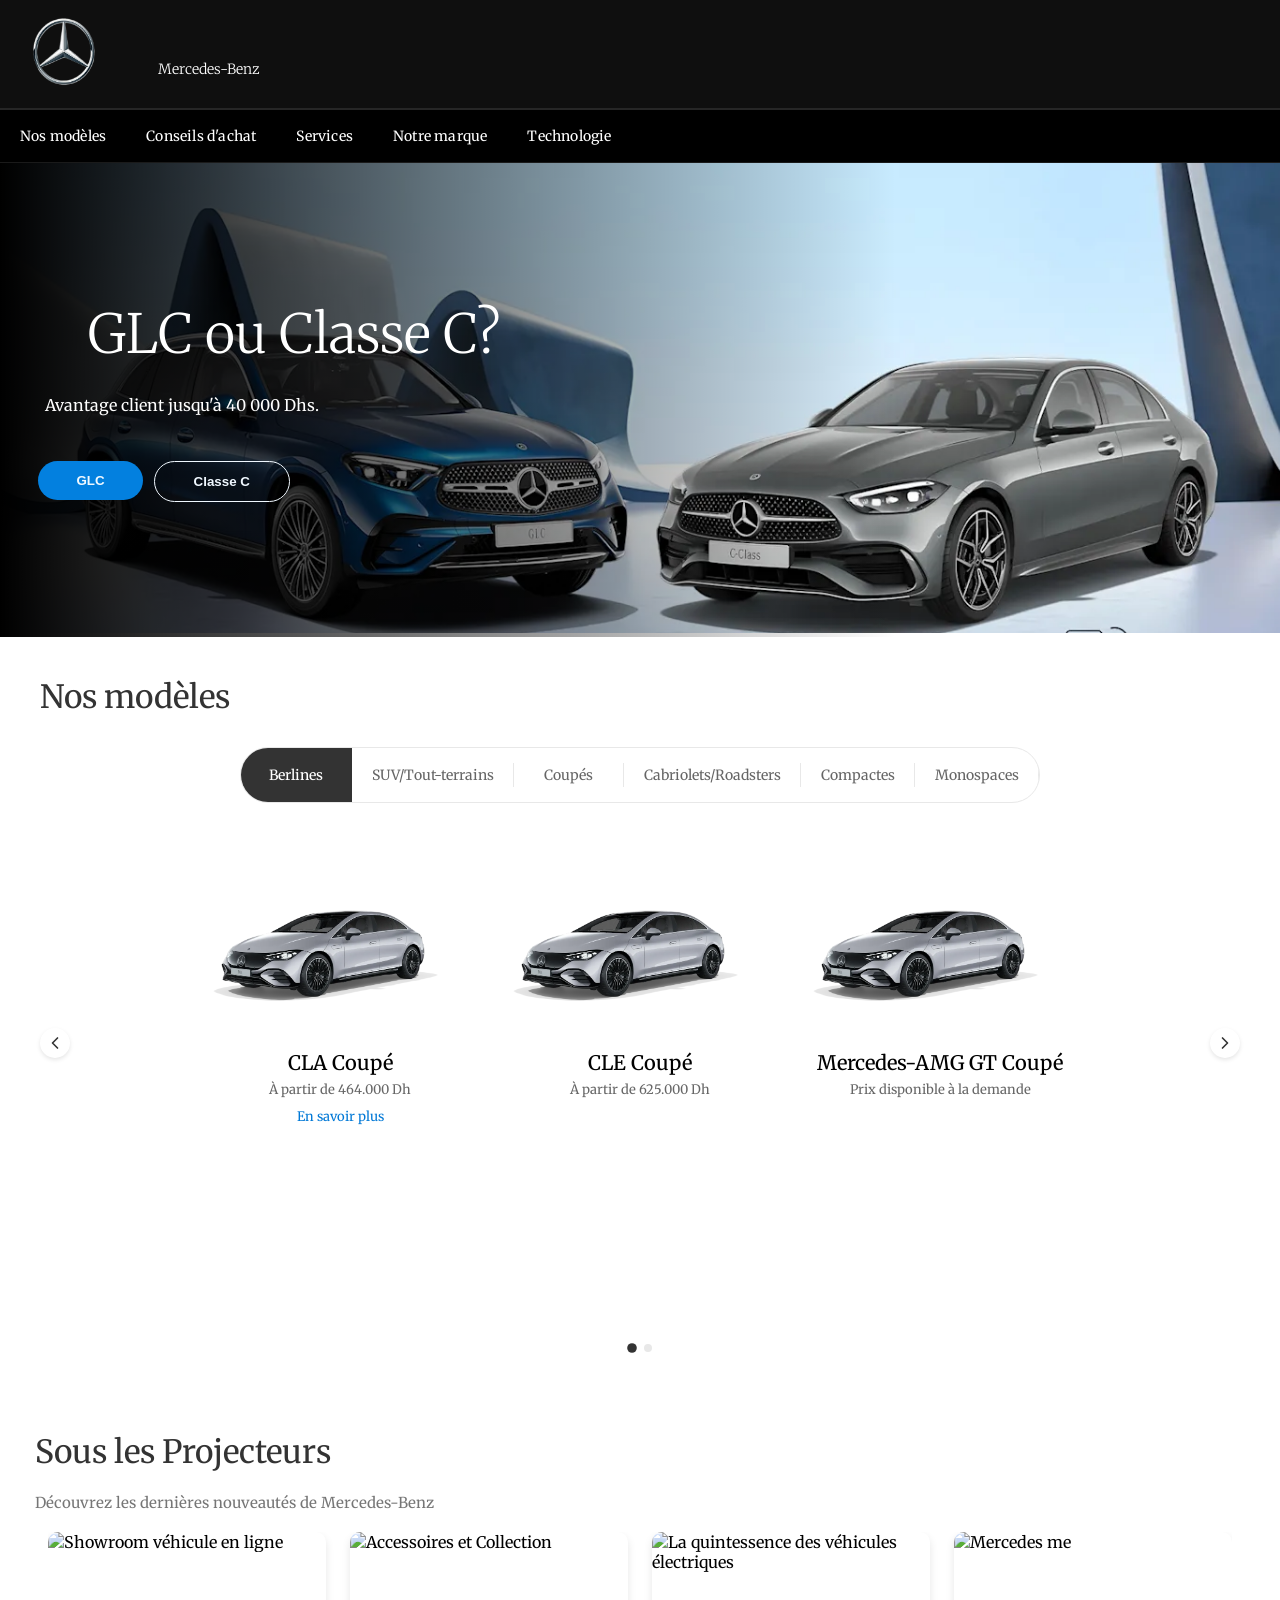
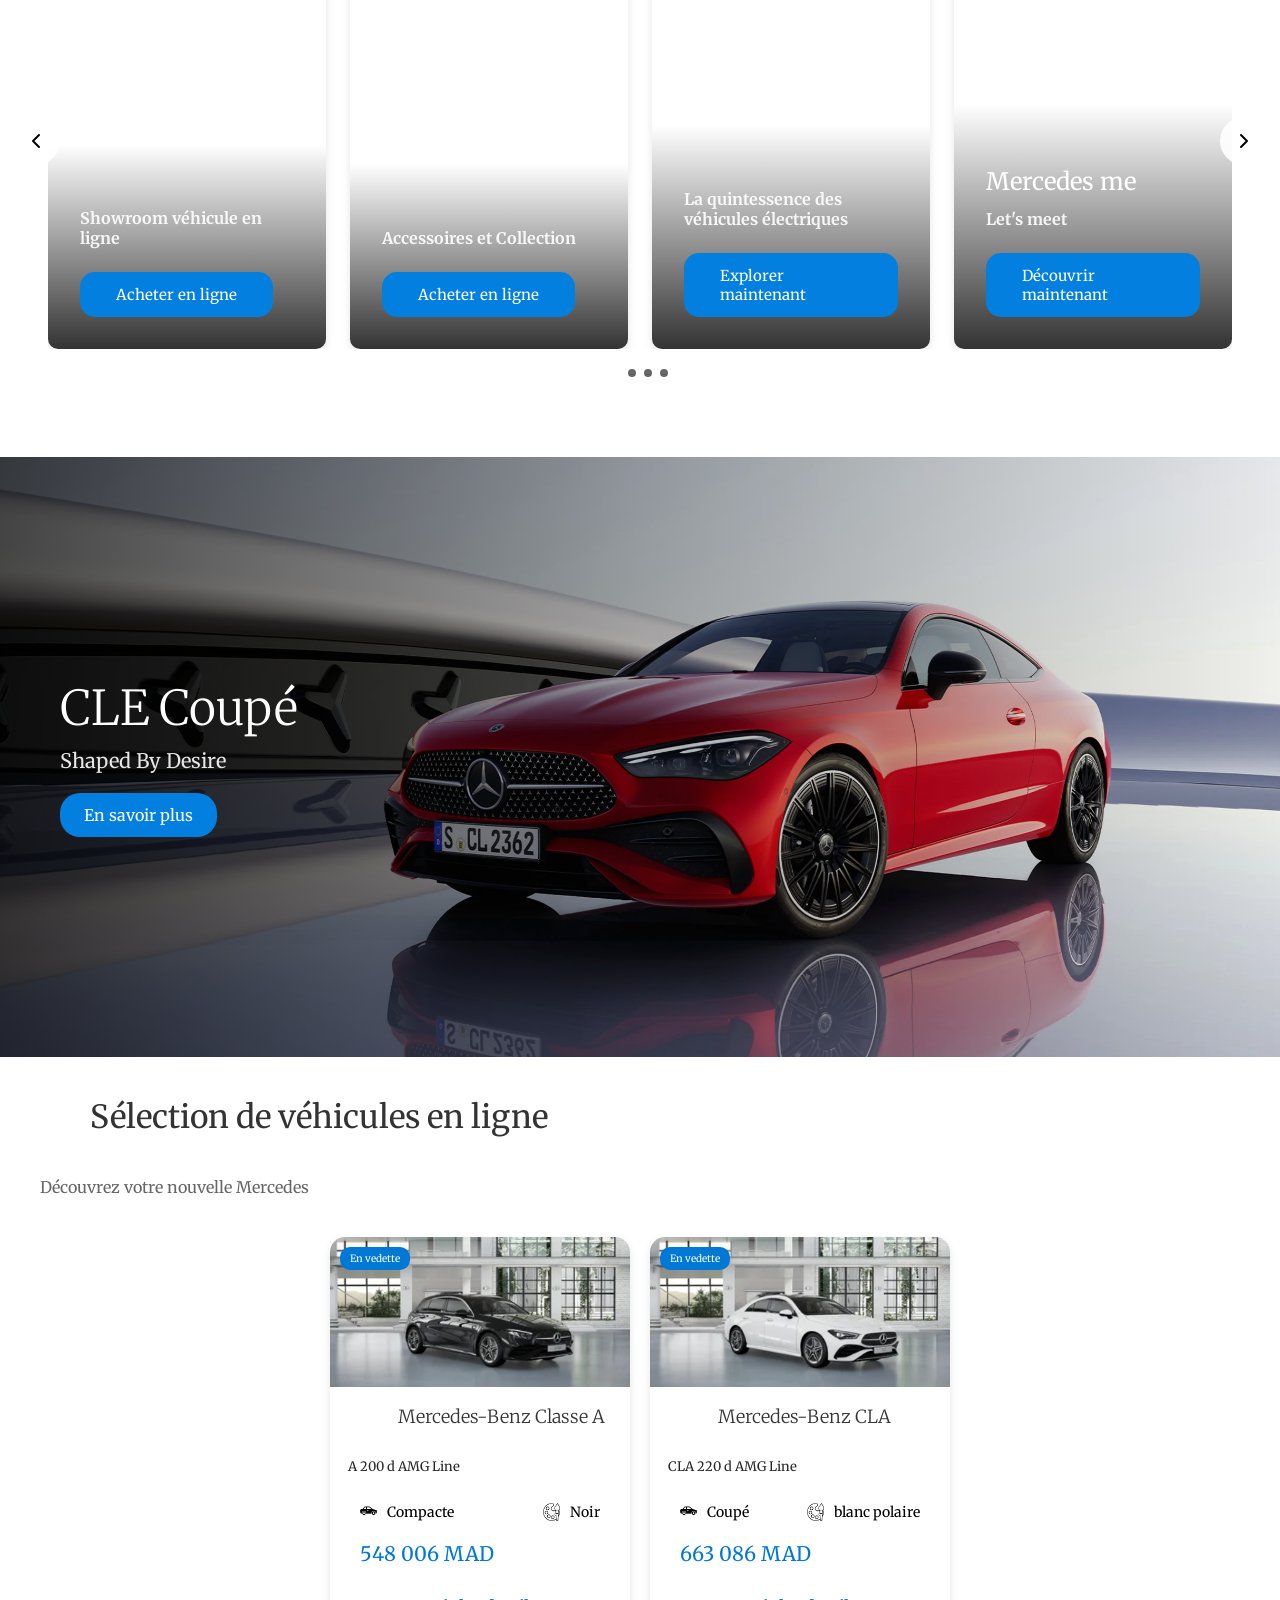
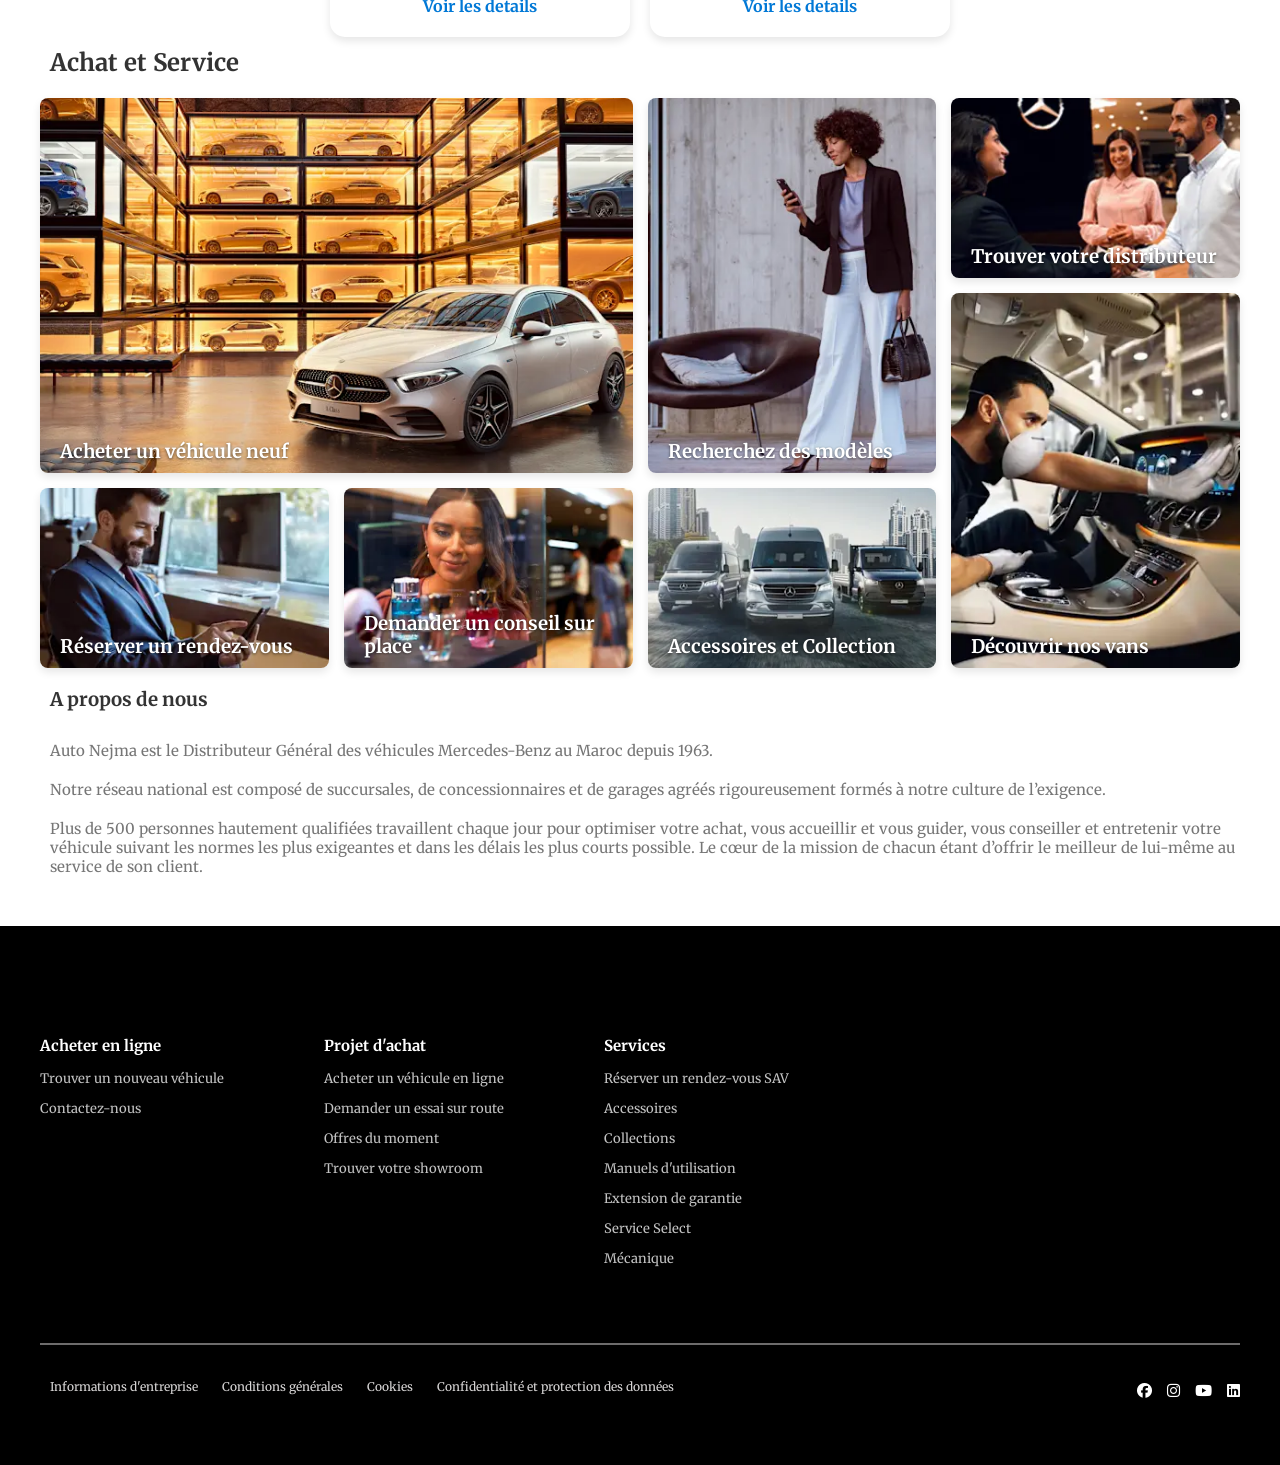
==== commit fa205423: "about us section" ====
--- a/index.html
+++ b/index.html
@@ -585,6 +585,80 @@
 
         </div>
     </section>
+    <section class="grid-section">
+        <h1>Achat et Service</h1>
+  
+  <div class="grid-container">
+    <div class="card card-1">
+      <div class="img-container">
+        <img src="/images/mbc68170.png" alt="Acheter un véhicule neuf">
+        <div class="card-content">
+          <h3>Acheter un véhicule neuf</h3>
+        </div>
+      </div>
+    </div>
+    
+    <div class="card card-2">
+      <div class="img-container">
+        <img src="/images/img_textmedia_me_id.png" alt="Recherchez des modèles">
+        <div class="card-content">
+          <h3>Recherchez des modèles</h3>
+        </div>
+      </div>
+    </div>
+    
+    <div class="card card-3">
+      <div class="img-container">
+        <img src="/images/step_03_4_3.png" alt="Trouver votre distributeur">
+        <div class="card-content">
+          <h3>Trouver votre distributeur</h3>
+        </div>
+      </div>
+    </div>
+    
+    <div class="card card-4">
+      <div class="img-container">
+        <img src="/images/imgsimpleteaser1zusaetzlicheerklaerung.png" alt="Réserver un rendez-vous">
+        <div class="card-content">
+          <h3>Réserver un rendez-vous</h3>
+        </div>
+      </div>
+    </div>
+    
+    <div class="card card-5">
+      <div class="img-container">
+        <img src="/images/accessories_hero_desktop_1.png" alt="Demander un conseil">
+        <div class="card-content">
+          <h3>Demander un conseil sur place</h3>
+        </div>
+      </div>
+    </div>
+    
+    <div class="card card-6">
+      <div class="img-container">
+        <img src="/images/3_2_02.png" alt="Accessoires et Collection">
+        <div class="card-content">
+          <h3>Accessoires et Collection</h3>
+        </div>
+      </div>
+    </div>
+    
+    <div class="card card-7">
+      <div class="img-container">
+        <img src="/images/service.png" alt="Découvrir nos vans">
+        <div class="card-content">
+          <h3>Découvrir nos vans</h3>
+        </div>
+      </div>
+    </div>
+  </div>
+  <section class="about-us"><br>
+  <h1>A propos de nous</h1>
+  <P>Auto Nejma est le Distributeur Général des véhicules Mercedes-Benz au Maroc depuis 1963.</P><br>
+  <p>Notre réseau national est composé de succursales, de concessionnaires et de garages agréés rigoureusement formés à notre culture de l’exigence.</p><br>
+  <p>Plus de 500 personnes hautement qualifiées travaillent chaque jour pour optimiser votre achat, vous accueillir et vous guider, vous conseiller et entretenir votre véhicule suivant les normes les plus exigeantes et dans les délais les plus courts possible. Le cœur de la mission de chacun étant d’offrir le meilleur de lui-même au service de son client.</p>
+</section>
+    </section>
 
     <footer class="footer">
         <ul class="footer-right">
--- a/style.css
+++ b/style.css
@@ -1275,3 +1275,116 @@
 .youtube-icon:hover {
   color: red;
 }
+h1 {
+  padding-left: 50px;
+  margin-bottom: 20px;
+  color: #333;
+}
+
+.grid-container {
+  display: grid;
+  grid-template-columns: repeat(4, 1fr);
+  grid-auto-rows: minmax(180px, auto);
+  gap: 15px;
+  max-width: 1200px;
+  margin: 0 auto;
+  height: auto;
+}
+
+.card {
+  position: relative;
+  border-radius: 8px;
+  overflow: hidden;
+  box-shadow: 0 4px 8px rgba(0,0,0,0.1);
+  background-color: white;
+  height: 100%;
+}
+
+.img-container {
+  width: 100%;
+  height: 100%;
+  position: relative;
+}
+
+.card img {
+  width: 100%;
+  height: 100%;
+  object-fit: cover;
+  position: absolute;
+  top: 0;
+  left: 0;
+}
+
+.card-content {
+  position: absolute;
+  bottom: 10px;
+  left: 20px;
+  color: white;
+  text-shadow: 0 1px 3px rgba(0,0,0,0.6);
+  z-index: 2;
+}
+
+/* Card Specific Layouts */
+.card-1 {
+  grid-column: 1 / span 2;
+  grid-row: 1 / span 2;
+}
+
+.card-2 {
+  grid-column: 3;
+  grid-row: 1 / span 2;
+}
+
+.card-3 {
+  grid-column: 4;
+  grid-row: 1;
+}
+
+.card-4 {
+  grid-column: 1;
+  grid-row: 3 / span 1;
+}
+
+.card-5 {
+  grid-column: 2;
+  grid-row: 3 / span 1;
+}
+
+.card-6 {
+  grid-column: 3;
+  grid-row: 3 / span 1;
+}
+
+.card-7 {
+  grid-column: 4 / span 1;
+  grid-row: 2 / span 2;
+}
+
+/* Responsive Adjustments */
+@media (max-width: 768px) {
+  .grid-container {
+    grid-template-columns: repeat(2, 1fr);
+  }
+  
+  .card-1, .card-2, .card-3, .card-4, .card-5, .card-6, .card-7 {
+    grid-column: auto;
+    grid-row: auto;
+  }
+  
+  .card-1 {
+    grid-column: 1 / span 2;
+  }
+  
+  .card-7 {
+    grid-column: 1 / span 2;
+  }
+}
+.about-us h1 {
+  padding-bottom: 10px;
+  
+}
+.about-us p {
+  font-size: 15px;
+  color: #767676;
+  padding-left: 50px;
+}
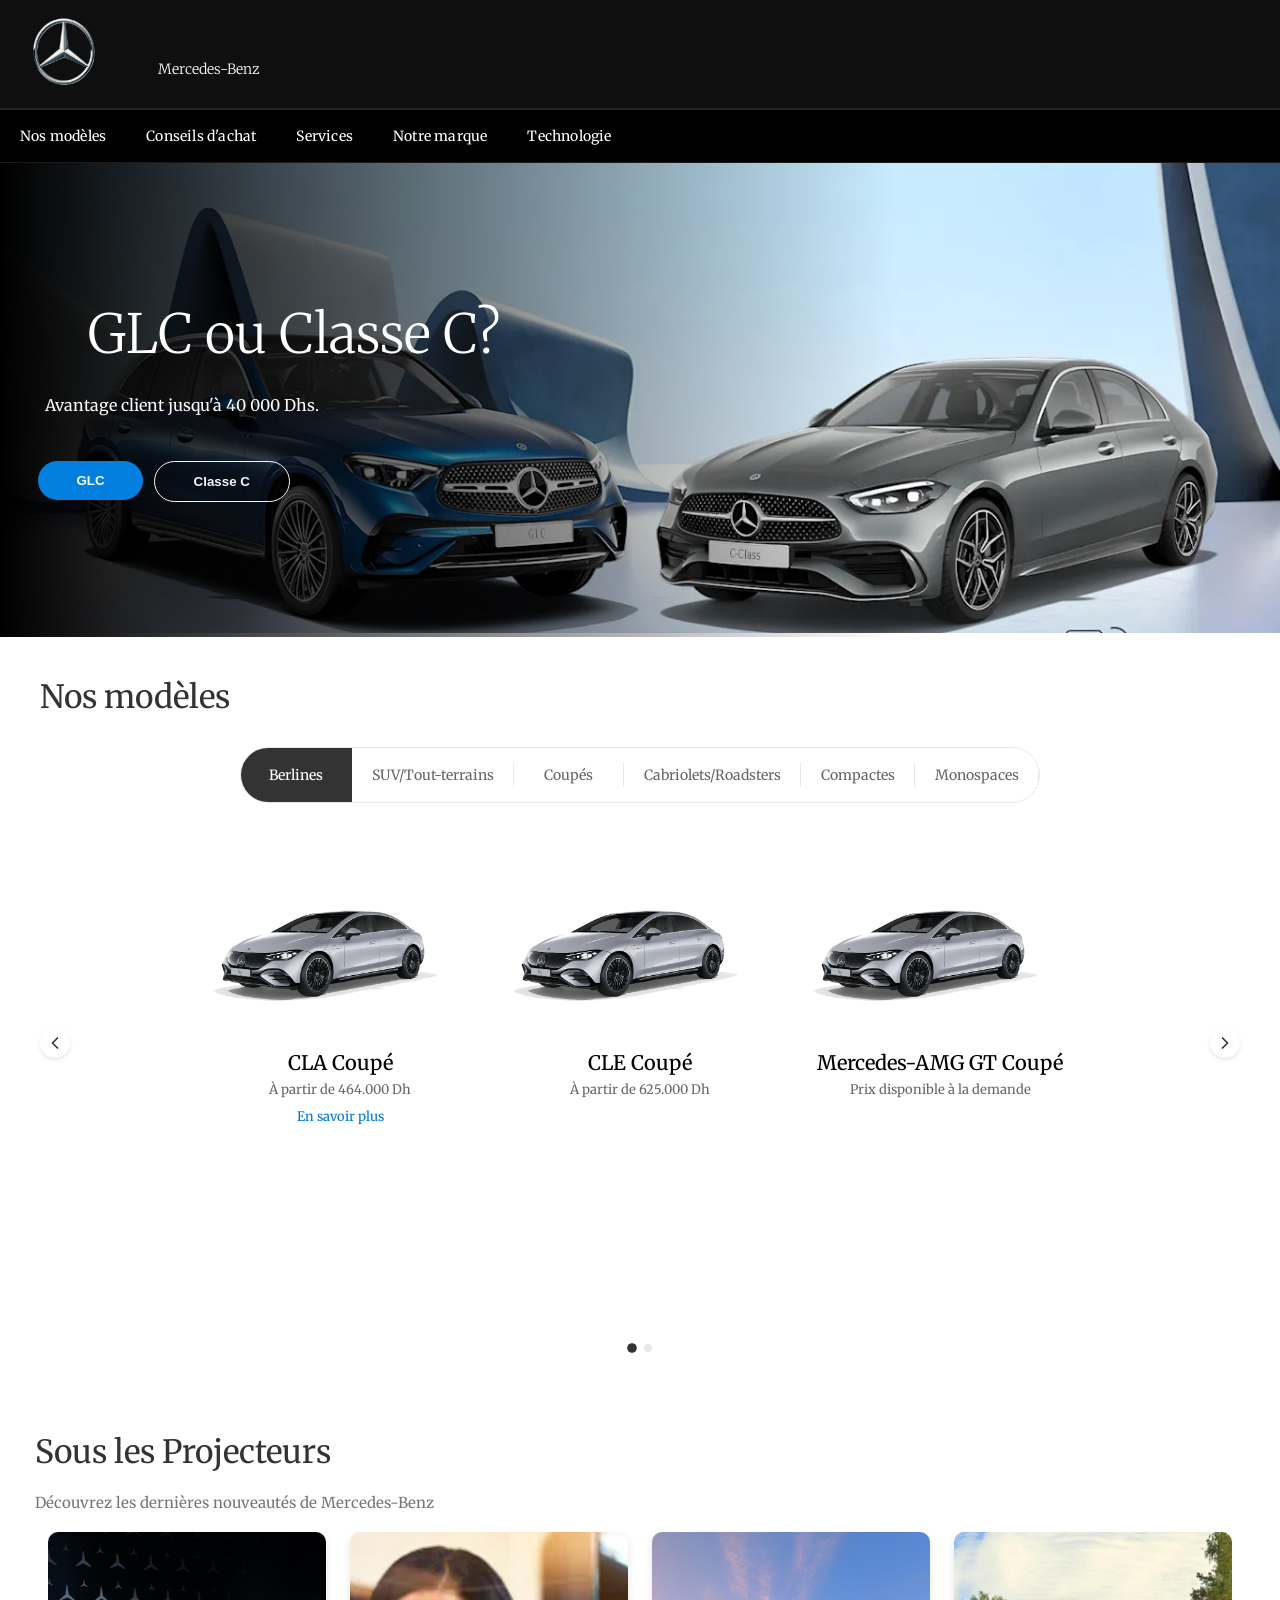
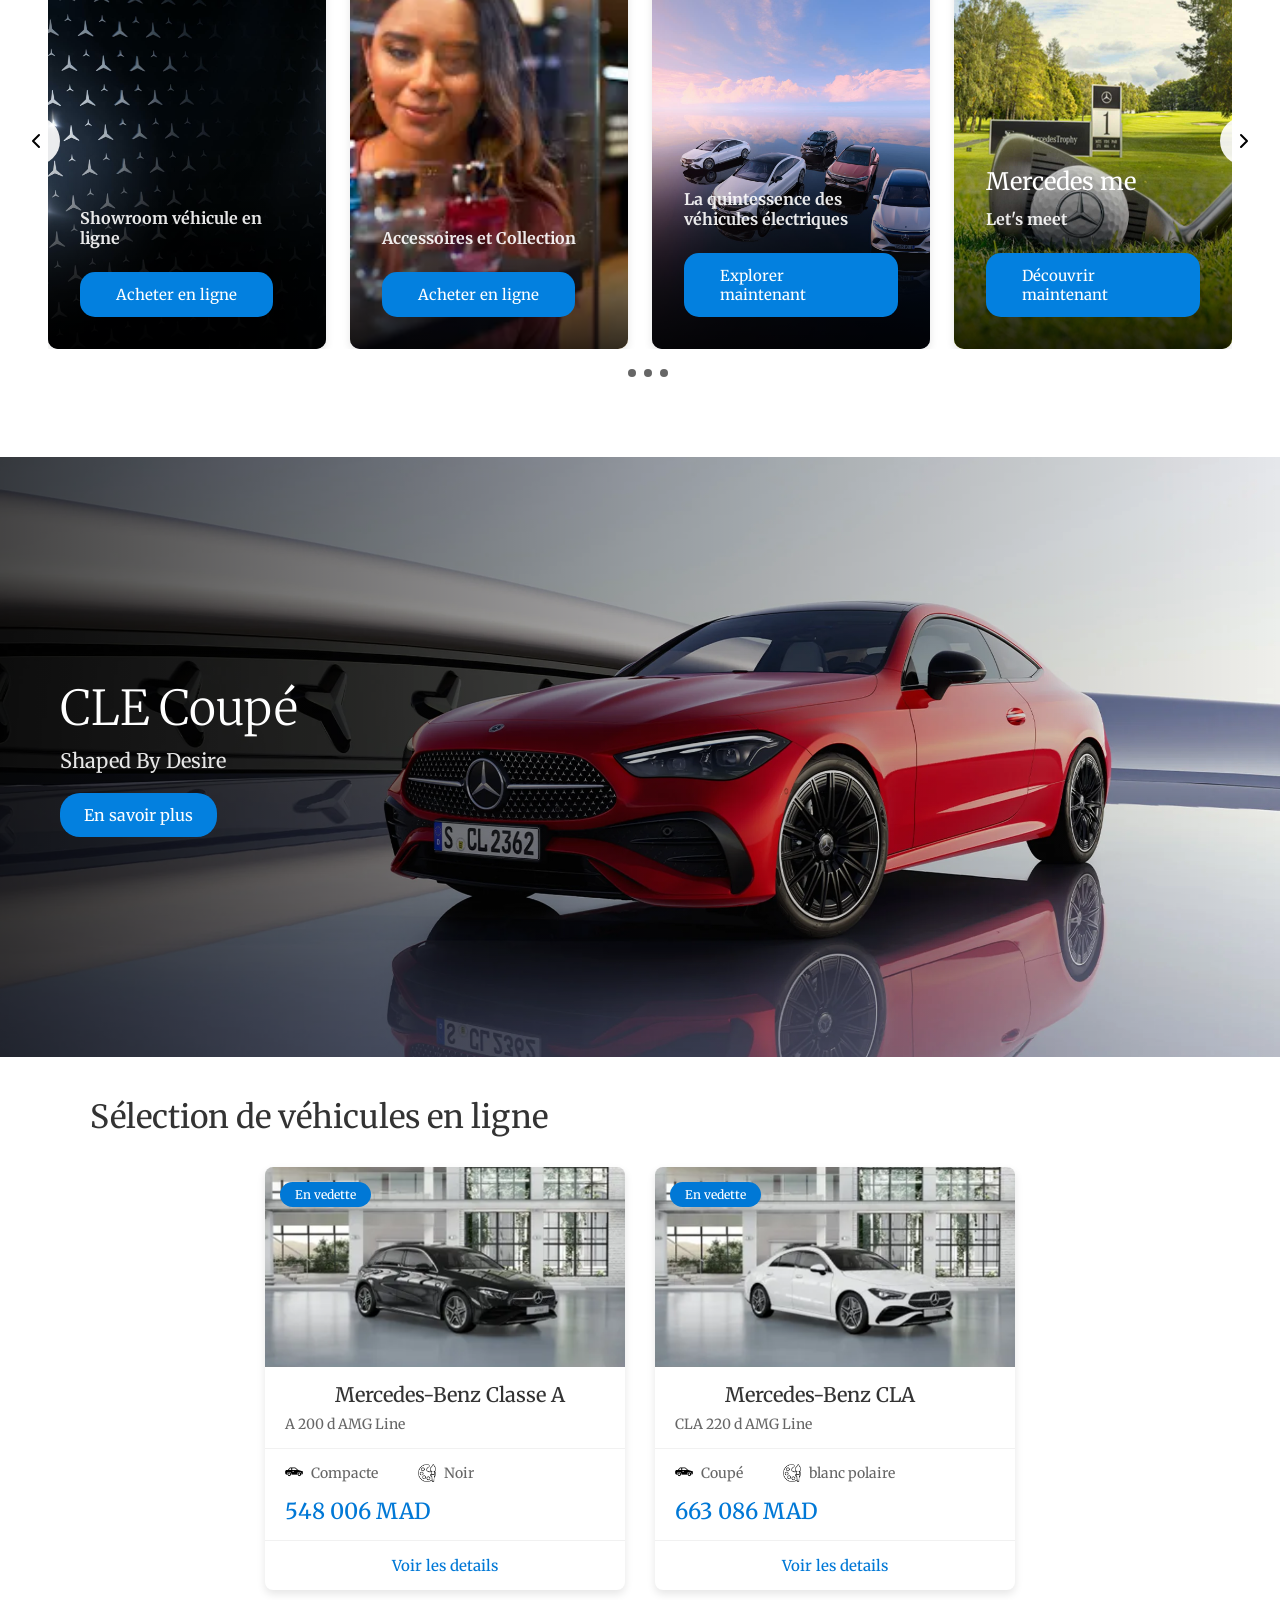
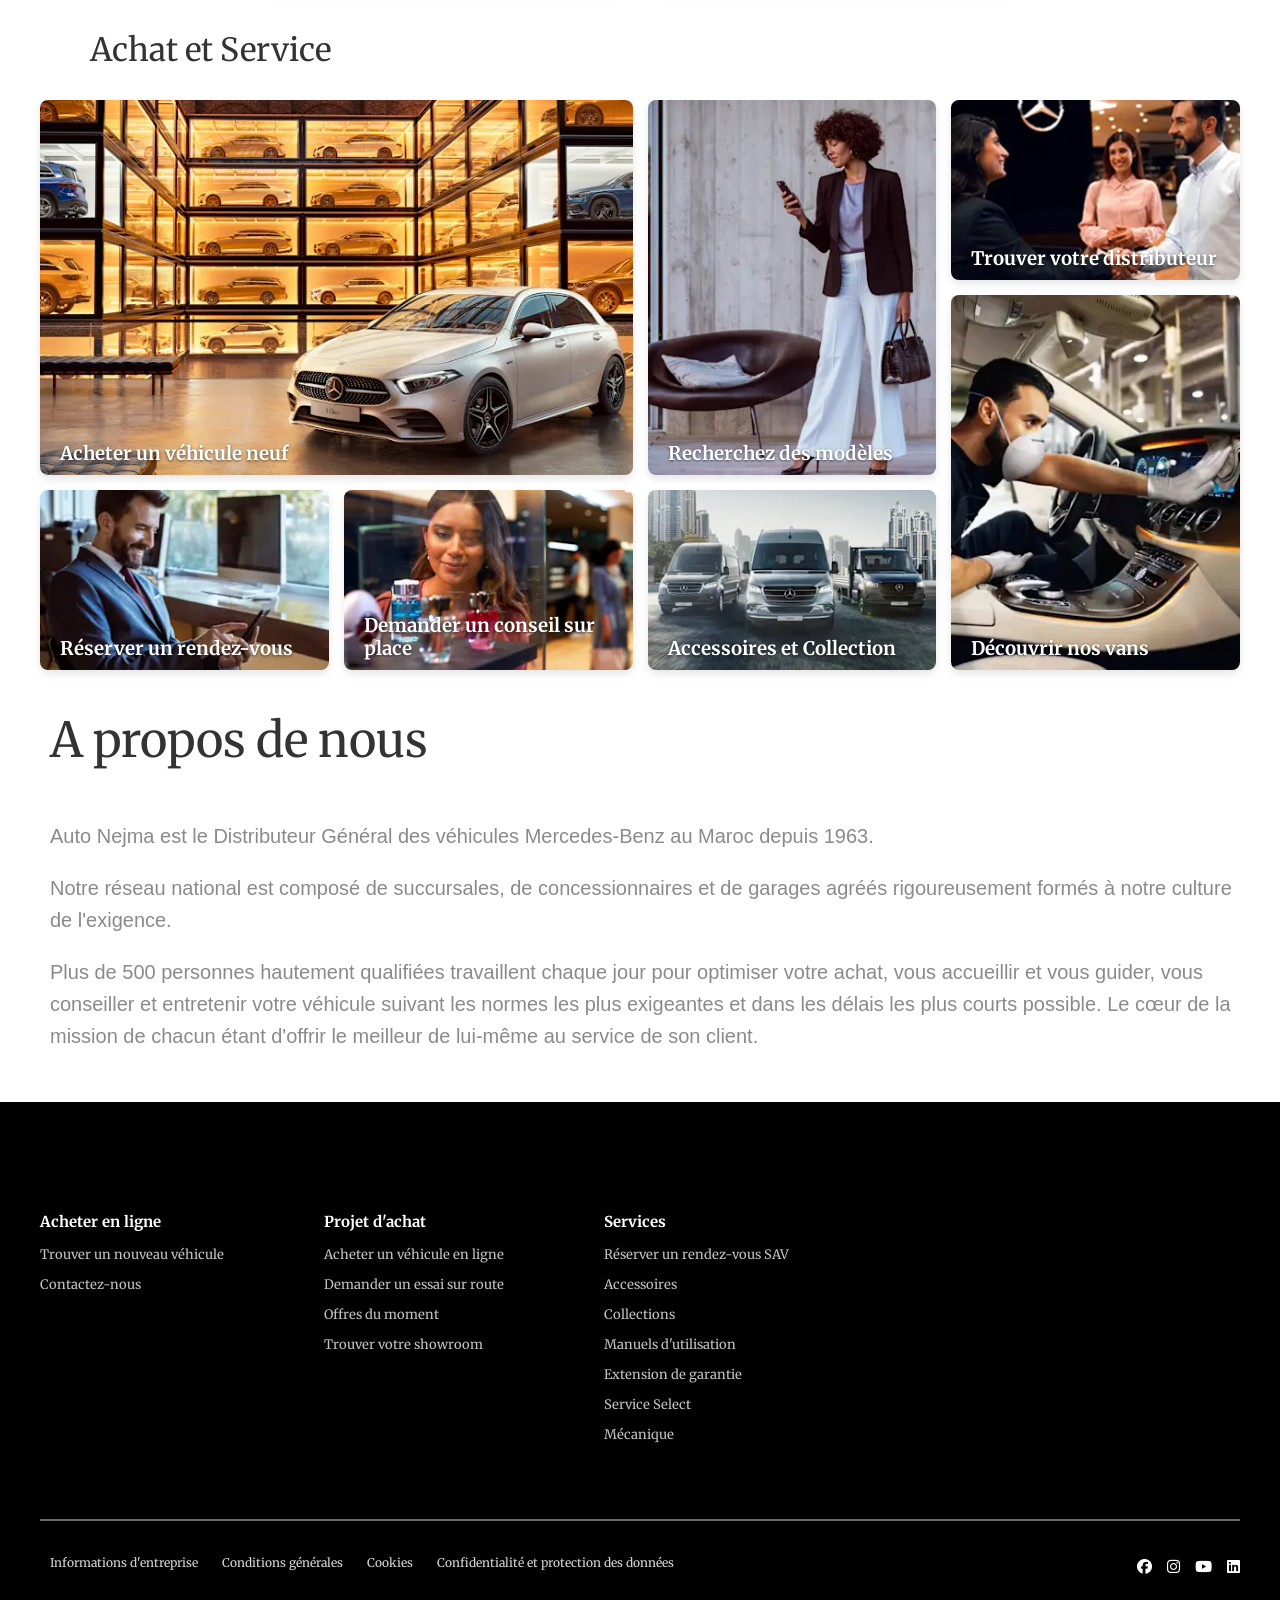
==== commit b0bde106: "first version" ====
--- a/index.html
+++ b/index.html
@@ -446,7 +446,7 @@
                 <div class="projectors-track">
                     <div class="projectors-card">
                         <div class="image-container">
-                            <img src="images/pr1.jpg" alt="Showroom véhicule en ligne">
+                            <img src="images/mercedes_benz_history_brand_star.jpeg" alt="Showroom véhicule en ligne">
                             <div class="description">
                                 <p>Showroom véhicule en ligne</p>
                                 <a href="#" class="sell-online">Acheter en ligne</a>
@@ -455,7 +455,7 @@
                     </div>
                     <div class="projectors-card">
                         <div class="image-container">
-                            <img src="images/pr2.jpg" alt="Accessoires et Collection">
+                            <img src="images/accessories_hero_desktop_1.png" alt="Accessoires et Collection">
                             <div class="description">
                                 <p>Accessoires et Collection</p>
                                 <a href="#" class="sell-online">Acheter en ligne</a>
@@ -464,7 +464,7 @@
                     </div>
                     <div class="projectors-card">
                         <div class="image-container">
-                            <img src="images/pr3.jpg" alt="La quintessence des véhicules électriques">
+                            <img src="images/eq_range_kv_v1.png" alt="La quintessence des véhicules électriques">
                             <div class="description">
                                 <p>La quintessence des véhicules électriques</p>
                                 <a href="#" class="sell-online">Explorer maintenant</a>
@@ -473,7 +473,7 @@
                     </div>
                     <div class="projectors-card">
                         <div class="image-container">
-                            <img src="images/pr4.jpg" alt="Mercedes me">
+                            <img src="images/mercedes_trophy_mobile.jpg" alt="Mercedes me">
                             <div class="description">
                                 <h3>Mercedes me</h3>
                                 <p>Let's meet</p>
@@ -483,7 +483,7 @@
                     </div>
                     <div class="projectors-card">
                         <div class="image-container">
-                            <img src="images/pr5.jpg" alt="Mercedes me">
+                            <img src="images/accessories_hero_desktop_1.png" alt="Mercedes me">
                             <div class="description">
                                 <h3>Mercedes me</h3>
                                 <p>Let's meet</p>
@@ -521,7 +521,7 @@
     <section class="car-section">
         <div class="car-title">
             <h1>Sélection de véhicules en ligne </h1>
-            <p>Découvrez votre nouvelle Mercedes</p>
+            <!-- <p>Découvrez votre nouvelle Mercedes</p> -->
         </div>
         <div class="container-cars">
             <div class="card-cars">
@@ -585,79 +585,96 @@
 
         </div>
     </section>
+
+
+
     <section class="grid-section">
-        <h1>Achat et Service</h1>
-  
-  <div class="grid-container">
-    <div class="card card-1">
-      <div class="img-container">
-        <img src="/images/mbc68170.png" alt="Acheter un véhicule neuf">
-        <div class="card-content">
-          <h3>Acheter un véhicule neuf</h3>
-        </div>
-      </div>
-    </div>
-    
-    <div class="card card-2">
-      <div class="img-container">
-        <img src="/images/img_textmedia_me_id.png" alt="Recherchez des modèles">
-        <div class="card-content">
-          <h3>Recherchez des modèles</h3>
-        </div>
-      </div>
-    </div>
-    
-    <div class="card card-3">
-      <div class="img-container">
-        <img src="/images/step_03_4_3.png" alt="Trouver votre distributeur">
-        <div class="card-content">
-          <h3>Trouver votre distributeur</h3>
-        </div>
-      </div>
-    </div>
-    
-    <div class="card card-4">
-      <div class="img-container">
-        <img src="/images/imgsimpleteaser1zusaetzlicheerklaerung.png" alt="Réserver un rendez-vous">
-        <div class="card-content">
-          <h3>Réserver un rendez-vous</h3>
-        </div>
-      </div>
-    </div>
-    
-    <div class="card card-5">
-      <div class="img-container">
-        <img src="/images/accessories_hero_desktop_1.png" alt="Demander un conseil">
-        <div class="card-content">
-          <h3>Demander un conseil sur place</h3>
-        </div>
-      </div>
-    </div>
-    
-    <div class="card card-6">
-      <div class="img-container">
-        <img src="/images/3_2_02.png" alt="Accessoires et Collection">
-        <div class="card-content">
-          <h3>Accessoires et Collection</h3>
-        </div>
-      </div>
-    </div>
-    
-    <div class="card card-7">
-      <div class="img-container">
-        <img src="/images/service.png" alt="Découvrir nos vans">
-        <div class="card-content">
-          <h3>Découvrir nos vans</h3>
-        </div>
-      </div>
-    </div>
-  </div>
-  <section class="about-us"><br>
-  <h1>A propos de nous</h1>
-  <P>Auto Nejma est le Distributeur Général des véhicules Mercedes-Benz au Maroc depuis 1963.</P><br>
-  <p>Notre réseau national est composé de succursales, de concessionnaires et de garages agréés rigoureusement formés à notre culture de l’exigence.</p><br>
-  <p>Plus de 500 personnes hautement qualifiées travaillent chaque jour pour optimiser votre achat, vous accueillir et vous guider, vous conseiller et entretenir votre véhicule suivant les normes les plus exigeantes et dans les délais les plus courts possible. Le cœur de la mission de chacun étant d’offrir le meilleur de lui-même au service de son client.</p>
-</section>
+        <div class="grid-title">
+            <h1>Achat et Service </h1>
+        </div>
+
+        <div class="grid-container">
+            <div class="card card-1">
+                <div class="img-container">
+                    <img src="/images/mbc68170.png" alt="Acheter un véhicule neuf">
+                    <div class="card-content">
+                        <h3>Acheter un véhicule neuf</h3>
+                    </div>
+                </div>
+            </div>
+
+            <div class="card card-2">
+                <div class="img-container">
+                    <img src="/images/img_textmedia_me_id.png" alt="Recherchez des modèles">
+                    <div class="card-content">
+                        <h3>Recherchez des modèles</h3>
+                    </div>
+                </div>
+            </div>
+
+            <div class="card card-3">
+                <div class="img-container">
+                    <img src="/images/step_03_4_3.png" alt="Trouver votre distributeur">
+                    <div class="card-content">
+                        <h3>Trouver votre distributeur</h3>
+                    </div>
+                </div>
+            </div>
+
+            <div class="card card-4">
+                <div class="img-container">
+                    <img src="/images/imgsimpleteaser1zusaetzlicheerklaerung.png" alt="Réserver un rendez-vous">
+                    <div class="card-content">
+                        <h3>Réserver un rendez-vous</h3>
+                    </div>
+                </div>
+            </div>
+
+            <div class="card card-5">
+                <div class="img-container">
+                    <img src="/images/accessories_hero_desktop_1.png" alt="Demander un conseil">
+                    <div class="card-content">
+                        <h3>Demander un conseil sur place</h3>
+                    </div>
+                </div>
+            </div>
+
+            <div class="card card-6">
+                <div class="img-container">
+                    <img src="/images/3_2_02.png" alt="Accessoires et Collection">
+                    <div class="card-content">
+                        <h3>Accessoires et Collection</h3>
+                    </div>
+                </div>
+            </div>
+
+            <div class="card card-7">
+                <div class="img-container">
+                    <img src="/images/service.png" alt="Découvrir nos vans">
+                    <div class="card-content">
+                        <h3>Découvrir nos vans</h3>
+                    </div>
+                </div>
+            </div>
+        </div>
+
+    </section>
+
+    <section class="about-us">
+        <div class="about-title">
+            <h1>A propos de nous</h1>
+        </div>
+
+        <div class="about-content">
+            <p>Auto Nejma est le Distributeur Général des véhicules Mercedes-Benz au Maroc depuis 1963.</p>
+            <p>Notre réseau national est composé de succursales, de concessionnaires et de garages agréés rigoureusement
+            formés à notre culture de l'exigence.</p>
+            <p>Plus de 500 personnes hautement qualifiées travaillent chaque jour pour optimiser votre achat, vous
+            accueillir et vous guider, vous conseiller et entretenir votre véhicule suivant les normes les plus
+            exigeantes et dans les délais les plus courts possible. Le cœur de la mission de chacun étant d'offrir
+            le meilleur de lui-même au service de son client.</p>
+          </div>
+
     </section>
 
     <footer class="footer">
--- a/style.css
+++ b/style.css
@@ -1092,96 +1092,115 @@
 .container-cars {
   display: flex;
   justify-content: center;
-}
+  gap: 30px;
+}
+
 .card-cars {
-  width: 300px;
-  height: 400px;
-  margin: 10px;
-  border-radius: 15px;
+  width: 360px;
+  border-radius: 8px;
   box-shadow: 0 4px 8px 0 rgba(0, 0, 0, 0.1);
-}
+  overflow: hidden;
+  background-color: white;
+  transition: box-shadow 0.3s ease-in-out;
+}
+
 .card-cars:hover {
   box-shadow: 0 6px 12px 0 rgba(0, 0, 0, 0.2);
-  transition: box-shadow 0.3s ease-in-out;
   cursor: pointer;
 }
 
 .card-image {
   width: 100%;
-  height: 150px;
+  height: 200px;
   position: relative;
 }
 
 .card-image img {
   width: 100%;
-  height: 150px;
+  height: 100%;
   object-fit: cover;
-  border-radius: 15px 15px 0 0;
 }
 
 .featured-text {
   position: absolute;
-  top: 10px;
-  left: 10px;
+  top: 15px;
+  left: 15px;
   background-color: #0078d6;
   color: white;
-  font-size: 10px;
-  padding: 5px 10px;
+  font-size: 12px;
+  padding: 5px 15px;
+  border-radius: 20px;
+  font-weight: 500;
+}
+
+.sub-title {
+  padding: 15px 20px;
+  border-bottom: 1px solid #f1f1f1;
+}
+
+.sub-title h1 {
+  font-size: 20px;
+  font-weight: 500;
+  color: #333;
+  margin: 0;
+}
+
+.sub-title p {
+  font-size: 14px;
+  margin: 8px 0 0;
+  color: #666;
+}
+
+.car-features {
+  display: flex;
+  justify-content: flex-start;
+  padding: 15px 20px;
+  gap: 40px;
+}
+
+.feature-item {
+  display: flex;
+  align-items: center;
+  gap: 8px;
+}
+
+.feature-item img {
+  width: 18px;
+  height: 18px;
+}
+
+.feature-item p {
+  font-size: 14px;
+  color: #666;
+  margin: 0;
+}
+
+.price-cars {
+  padding: 0 20px 15px;
+}
+
+.price-cars p {
+  font-size: 22px;
+  color: #0078d6;
+  font-weight: 500;
+  margin: 0;
   font-family: "Corporate A", "Merriweather", serif;
-  border-radius: 10px;
-}
-
-.sub-title {
-  color: black;
-  margin: 18px 18px;
-}
-.sub-title h1 {
-  font-size: 18px;
-  font-weight: 300;
-}
-.sub-title p {
-  font-size: 13px;
-  padding-top: 10px;
-  color: rgb(40, 40, 40);
-}
-
-.sub-title:hover h1,
-.sub-title:hover p {
-  color: #0078d6;
-}
-
-.car-features {
-  display: flex;
-  justify-content: space-between;
-  padding: 10px 30px;
-  font-size: 14px;
-}
-.feature-item img {
-  width: 17px;
-}
-.feature-item{
-  display: flex;
-  gap: 10px;
-  
-}
-.price-cars {
-  font-size: 20px;
-  padding: 0px 30px;
-  margin: 10px 0px;
-  font-family: "Corporate A", "Merriweather", serif;
-  color: #0078d6;
+}
+
+.car-link {
+  border-top: 1px solid #f1f1f1;
 }
 
 .car-link a {
   display: block;
   text-decoration: none;
   color: #0078d6;
-  font-weight: bold;
+  font-weight: 500;
   background-color: transparent;
-  padding: 20px 0;
+  padding: 15px 0;
   text-align: center;
-  border-radius: 0 0 15px 15px;
   transition: background-color 0.3s, color 0.3s;
+  font-size: 15px;
 }
 
 .car-link a:hover {
@@ -1324,6 +1343,8 @@
   z-index: 2;
 }
 
+
+
 /* Card Specific Layouts */
 .card-1 {
   grid-column: 1 / span 2;
@@ -1359,6 +1380,8 @@
   grid-column: 4 / span 1;
   grid-row: 2 / span 2;
 }
+
+
 
 /* Responsive Adjustments */
 @media (max-width: 768px) {
@@ -1387,4 +1410,59 @@
   font-size: 15px;
   color: #767676;
   padding-left: 50px;
+}
+
+
+/* gird */
+.grid-section{
+  padding: 40px 0;
+  background-color: #fff;
+}
+.grid-title{
+  margin-bottom: 30px;
+  padding: 0 40px;
+}
+
+.grid-title h1{
+  font-size: 32px;
+  font-weight: 400;
+  color: #333333;
+  margin: 0;
+  font-family: "Corporate A", "Merriweather", serif;
+}
+
+/* about-section */
+.about-section {
+  padding: 40px 0;
+  background-color: #fff;
+  max-width: 1200px;
+  margin: 0 auto;
+}
+
+.about-title {
+  margin-bottom: 40px;
+  padding: 0 40px; /* Garde le padding actuel */
+}
+
+.about-title h1 {
+  font-size: 48px; /* Augmenté pour correspondre à l'image */
+  font-weight: 400;
+  color: #333333;
+  margin: 0;
+  font-family: "Corporate A", "Merriweather", serif;
+  position: relative;
+  left: -40px; 
+}
+
+.about-content {
+  padding: 0 40px;
+}
+
+.about-content p {
+  font-family: Arial, sans-serif;
+  font-size: 20px;
+  line-height: 1.6;
+  color: #8a8a8a;
+  margin-bottom: 20px;
+  padding-left: 10px; 
 }
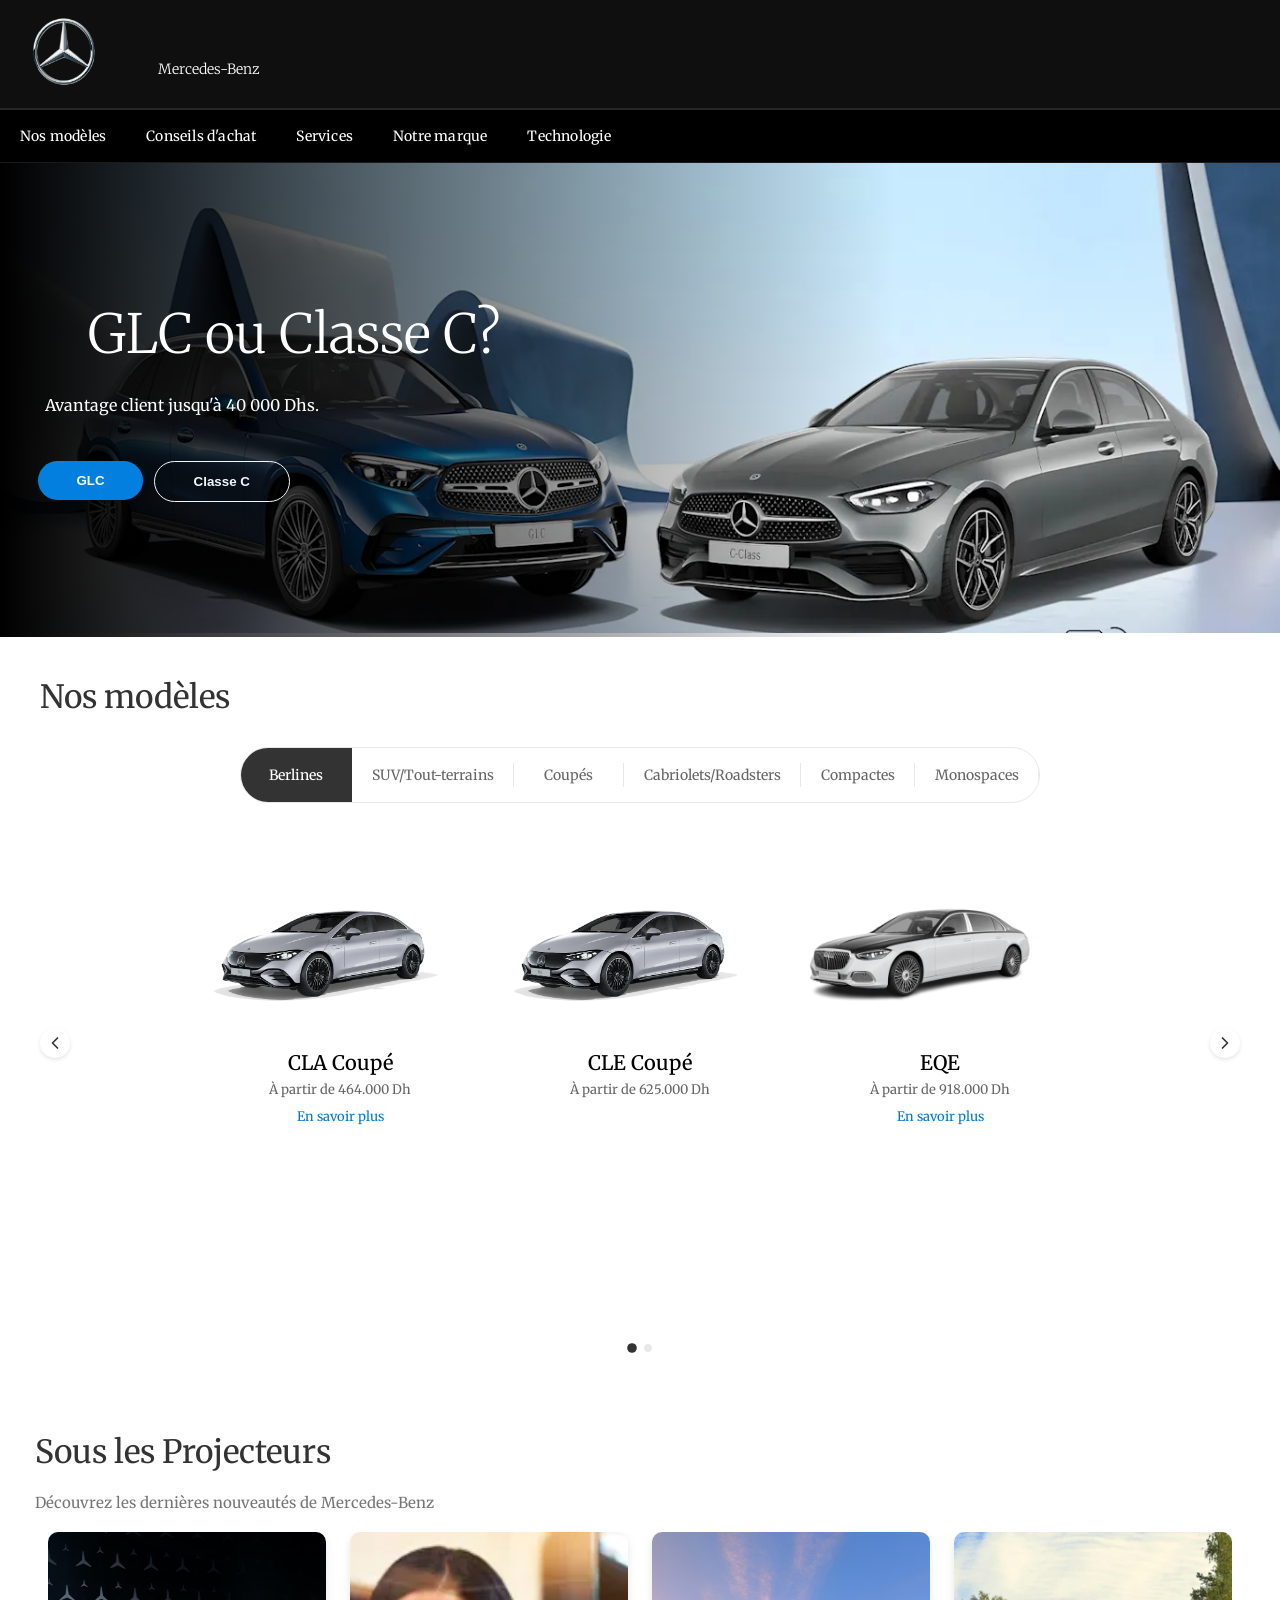
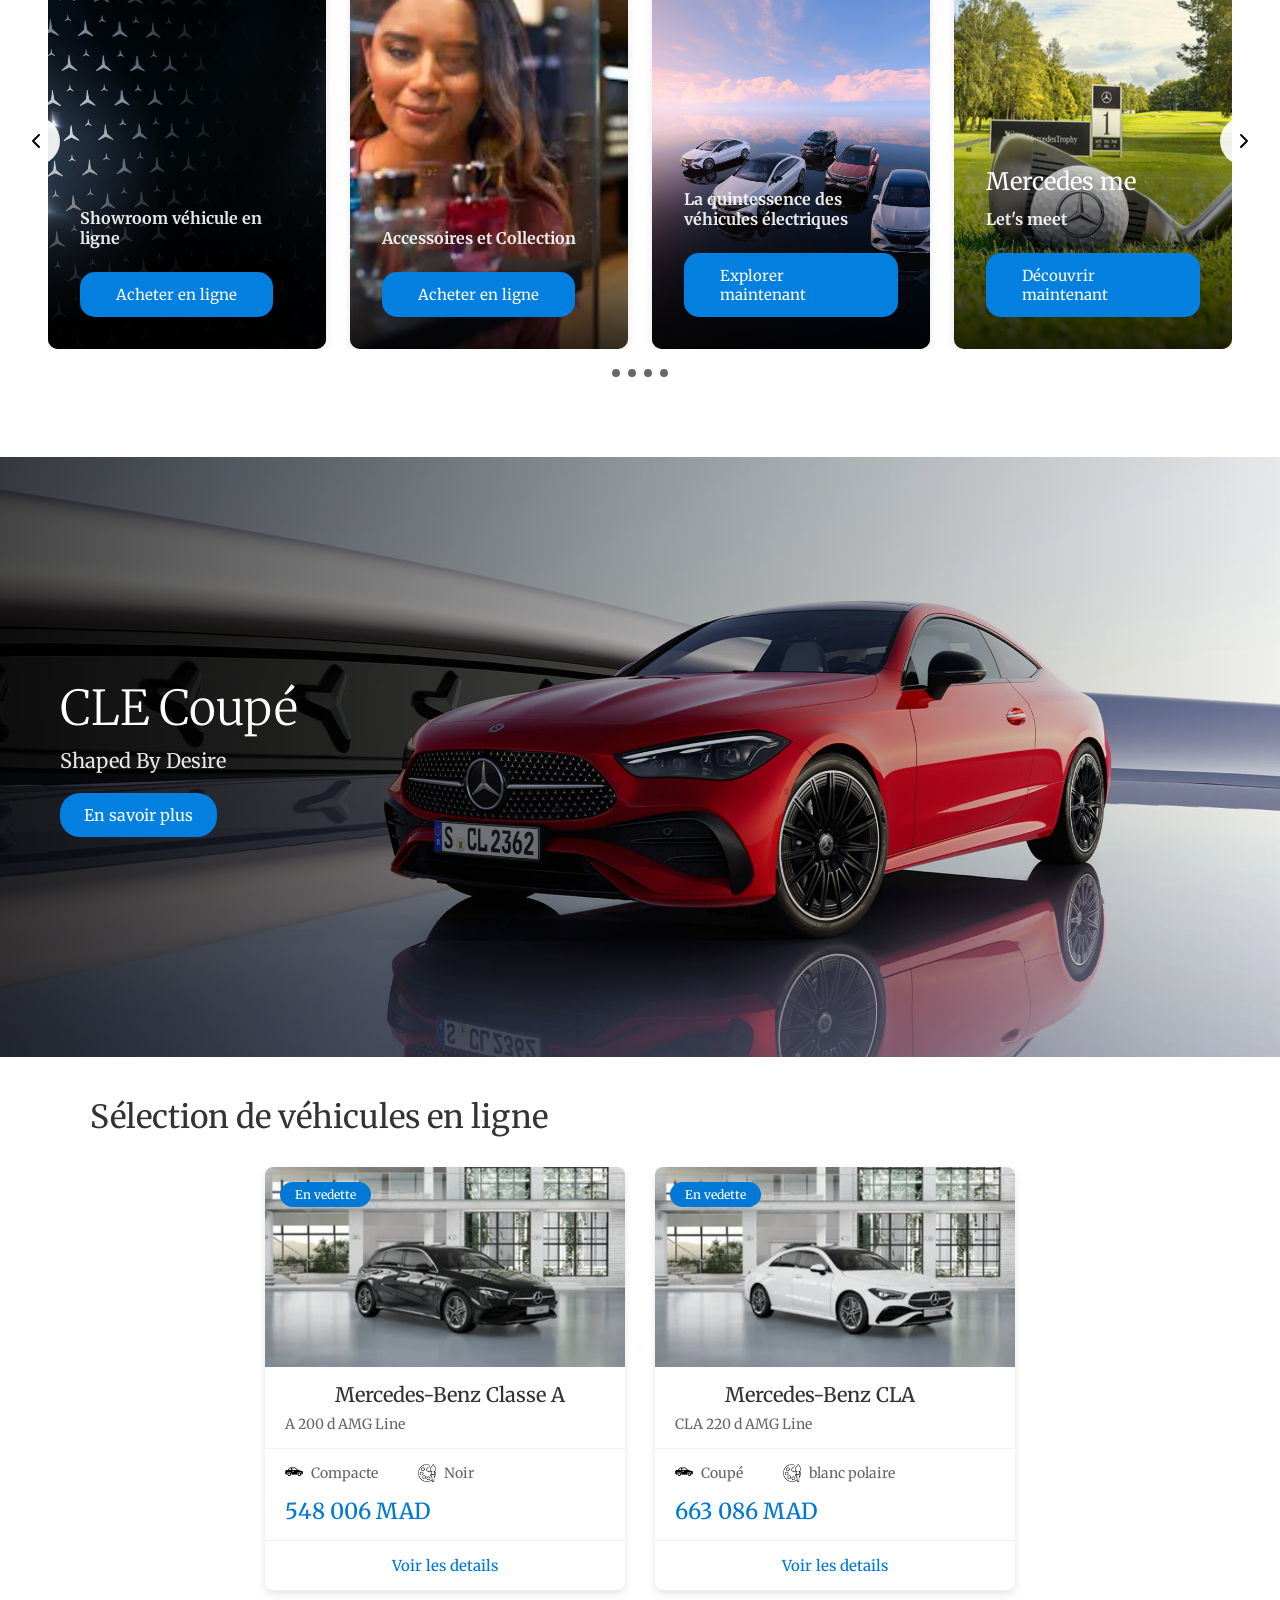
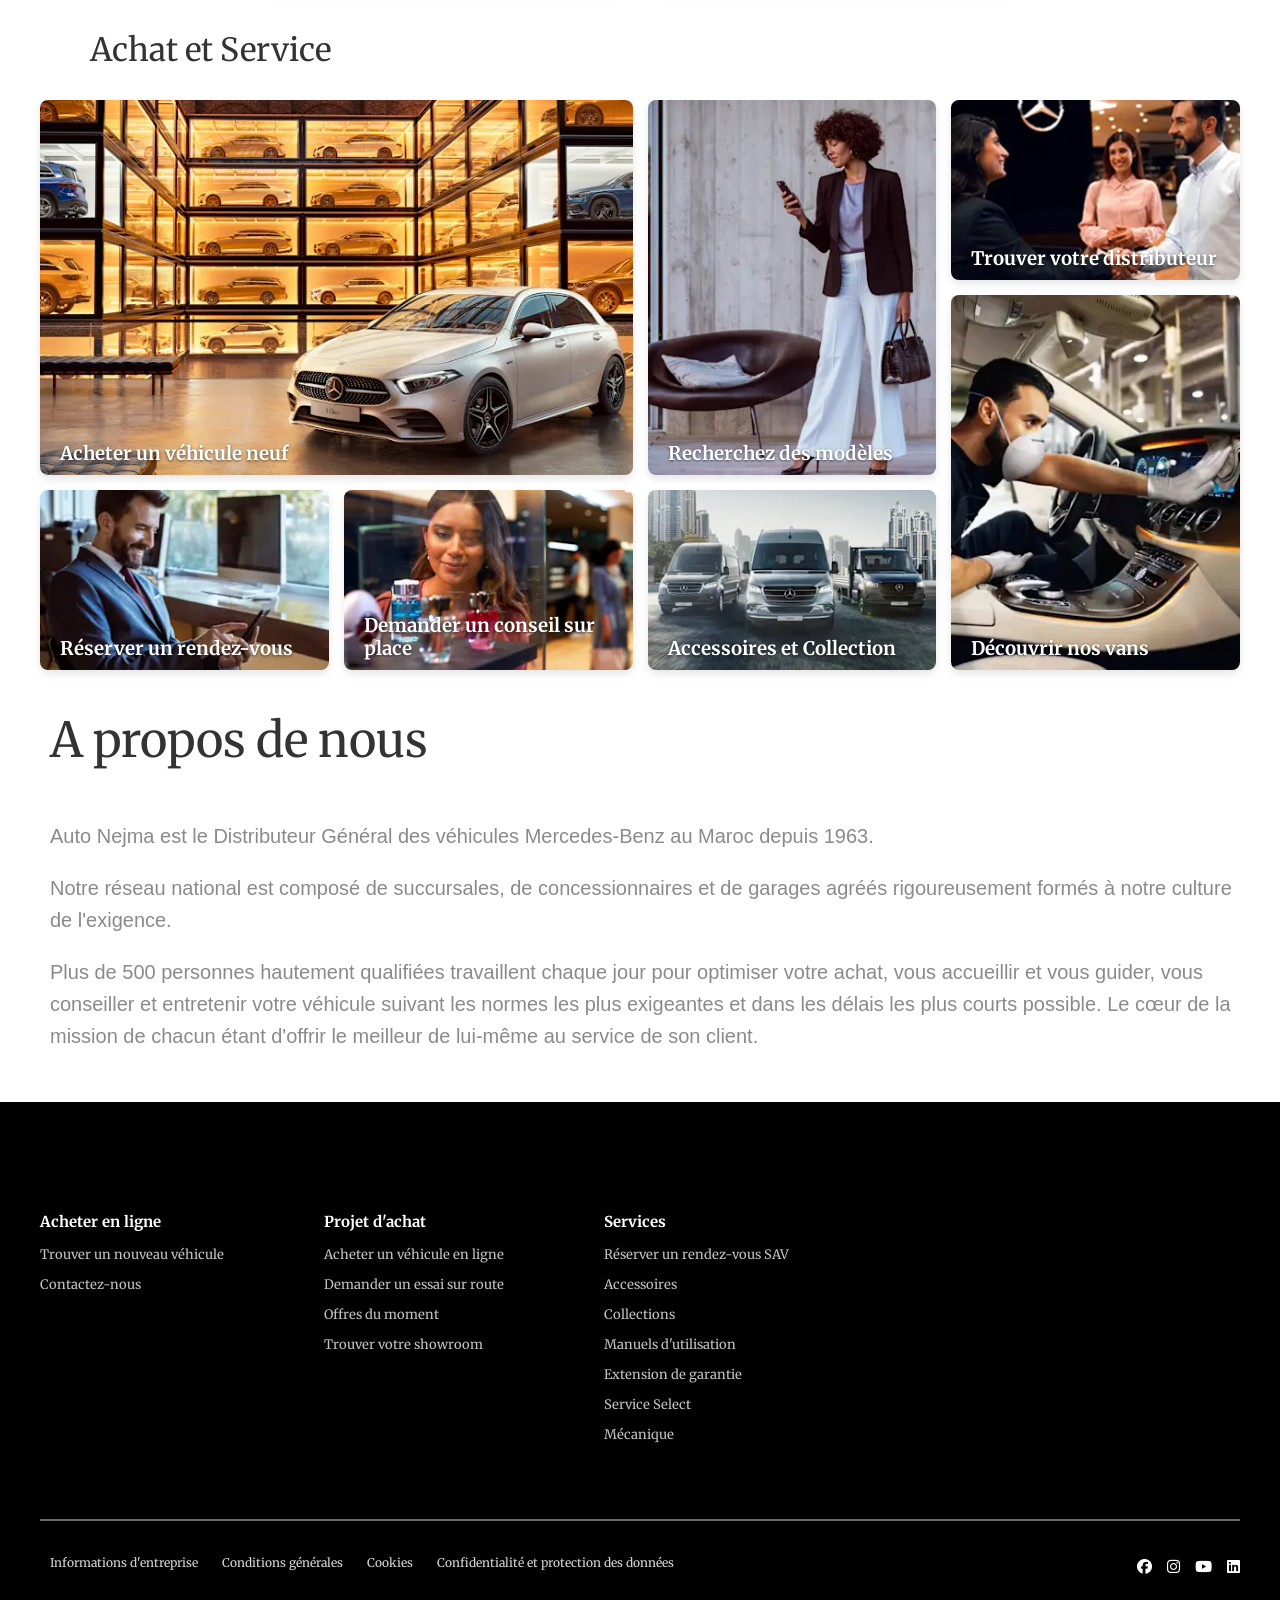
==== commit c6584a49: "finished multiform" ====
--- a/index.html
+++ b/index.html
@@ -7,7 +7,7 @@
     <link rel="stylesheet" href="https://cdnjs.cloudflare.com/ajax/libs/font-awesome/6.4.2/css/all.min.css">
     <!-- <link href="https://fonts.googleapis.com/css2?family=Poppins:wght@300;400;700&display=swap" rel="stylesheet"> -->
     <link rel="stylesheet" href="style.css">
-    <script src="/script.js" type="text/javascript" defer></script>
+    <script src="script.js" type="text/javascript" defer></script>
     <title>Mercedes-Benz | Site officiel</title>
 
 
@@ -173,7 +173,7 @@
                 <div class="slider-track">
 
                     <div class="slider-slide active" data-category="berlines">
-                        <div class="model-card">
+                        <div class="model-card" data-category="berlines">
                             <div class="image-container">
                                 <img src="images/car.jpg" alt="CLA Coupé">
                             </div>
@@ -185,7 +185,7 @@
                                 <button class="btn-primary">Acheter en ligne </button>
                             </div>
                         </div>
-                        <div class="model-card">
+                        <div class="model-card" data-category="berlines">
                             <div class="image-container">
                                 <img src="images/car.jpg" alt="CLE Coupé">
                             </div>
@@ -196,14 +196,15 @@
                                 <button class="btn-primary">Acheter en ligne</button>
                             </div>
                         </div>
-                        <div class="model-card">
-                            <div class="image-container">
-                                <img src="images/car.jpg" alt="Mercedes-AMG GT Coupé">
-                            </div>
-                            <h3>Mercedes-AMG GT Coupé</h3>
-                            <p class="price">Prix disponible à la demande</p>
-                            <div class="btn-card">
-                                <button class="btn-outline">Télécharger la brochure</button>
+                        <div class="model-card" data-category="berlines">
+                            <div class="image-container">
+                                <img src="images/car2.png" alt="Mercedes EQE">
+                            </div>
+                            <h3>EQE</h3>
+                            <p class="price">À partir de 918.000 Dh</p>
+                            <a href="#" class="learn-more">En savoir plus</a>
+                            <div class="btn-card">
+                                <button class="btn-primary">Demender un essai</button>
                                 <button class="btn-primary">Acheter en ligne</button>
                             </div>
                         </div>
@@ -211,7 +212,7 @@
 
 
                     <div class="slider-slide" data-category="suv">
-                        <div class="model-card">
+                        <div class="model-card" data-category="suv">
                             <div class="image-container">
                                 <img src="images/car2.png" alt="GLA SUV">
                             </div>
@@ -222,7 +223,7 @@
                                 <button class="btn-primary">Acheter en ligne</button>
                             </div>
                         </div>
-                        <div class="model-card">
+                        <div class="model-card" data-category="suv">
                             <div class="image-container">
                                 <img src="images/car2.png" alt="GLB SUV">
                             </div>
@@ -233,7 +234,7 @@
                                 <button class="btn-primary">Acheter en ligne</button>
                             </div>
                         </div>
-                        <div class="model-card">
+                        <div class="model-card" data-category="suv">
                             <div class="image-container">
                                 <img src="images/car2.png" alt="GLC SUV">
                             </div>
@@ -248,7 +249,7 @@
 
 
                     <div class="slider-slide" data-category="coupes">
-                        <div class="model-card">
+                        <div class="model-card" data-category="coupes">
                             <div class="image-container">
                                 <img src="images/car.jpg" alt="Mercedes EQE">
                             </div>
@@ -260,7 +261,7 @@
                                 <button class="btn-primary">Acheter en ligne</button>
                             </div>
                         </div>
-                        <div class="model-card">
+                        <div class="model-card" data-category="coupes">
                             <div class="image-container">
                                 <img src="images/car.jpg" alt="Mercedes EQS">
                             </div>
@@ -272,7 +273,7 @@
                                 <button class="btn-primary">Acheter en ligne</button>
                             </div>
                         </div>
-                        <div class="model-card">
+                        <div class="model-card" data-category="coupes">
                             <div class="image-container">
                                 <img src="images/car.jpg" alt="Mercedes Classe A Berline">
                             </div>
@@ -288,7 +289,7 @@
 
 
                     <div class="slider-slide" data-category="cabriolets">
-                        <div class="model-card">
+                        <div class="model-card" data-category="cabriolets">
                             <div class="image-container">
                                 <img src="images/car2.png" alt="Mercedes EQE">
                             </div>
@@ -301,7 +302,7 @@
                             </div>
                         </div>
 
-                        <div class="model-card">
+                        <div class="model-card" data-category="cabriolets">
                             <div class="image-container">
                                 <img src="images/car2.png" alt="Mercedes EQE">
                             </div>
@@ -315,25 +316,54 @@
                         </div>
 
 
-                        <div class="model-card">
-                            <div class="image-container">
-                                <img src="images/car2.png" alt="Mercedes EQE">
+                     
+                    </div>
+
+
+                    <div class="slider-slide" data-category="compactes">
+                        <div class="model-card" data-category="compactes">
+                            <div class="image-container">
+                                <img src="images/car.jpg" alt="Mercedes EQE">
                             </div>
                             <h3>EQE</h3>
                             <p class="price">À partir de 918.000 Dh</p>
                             <a href="#" class="learn-more">En savoir plus</a>
                             <div class="btn-card">
-                                <button class="btn-primary">Demender un essai</button>
-                                <button class="btn-primary">Acheter en ligne</button>
-                            </div>
-                        </div>
-                    </div>
-
-
-                    <div class="slider-slide" data-category="compactes">
-                        <div class="model-card">
-                            <div class="image-container">
-                                <img src="images/car.jpg" alt="Mercedes EQE">
+                                <button class="btn-outline">Télécharger la brochure</button>
+                                <button class="btn-primary">Acheter en ligne</button>
+                            </div>
+                        </div>
+                        <div class="model-card" data-category="compactes">
+                            <div class="image-container">
+                                <img src="images/car.jpg" alt="Mercedes EQS">
+                            </div>
+                            <h3>EQS</h3>
+                            <p class="price">Prix disponible à la demande</p>
+                            <a href="#" class="learn-more">En savoir plus</a>
+                            <div class="btn-card">
+                                <button class="btn-outline">Télécharger la brochure</button>
+                                <button class="btn-primary">Acheter en ligne</button>
+                            </div>
+                        </div>
+                        <div class="model-card" data-category="compactes">
+                            <div class="image-container">
+                                <img src="images/car.jpg" alt="Mercedes Classe A Berline">
+                            </div>
+                            <h3>Classe A Berline</h3>
+                            <p class="price">À partir de 454.000 Dh</p>
+                            <a href="#" class="learn-more">En savoir plus</a>
+                            <div class="btn-card">
+                                <button class="btn-outline">Télécharger la brochure</button>
+                                <button class="btn-primary">Acheter en ligne</button>
+                            </div>
+                        </div>
+                    </div>
+
+
+                    <div class="slider-slide" data-category="monospaces">
+                        <div class="model-card" data-category="monospaces">
+                            <div class="image-container">
+                                <img src="images/car2.png" alt="Mercedes EQE">
                             </div>
                             <h3>EQE</h3>
                             <p class="price">À partir de 918.000 Dh</p>
@@ -343,35 +373,8 @@
                                 <button class="btn-primary">Acheter en ligne</button>
                             </div>
                         </div>
-                        <div class="model-card">
-                            <div class="image-container">
-                                <img src="images/car.jpg" alt="Mercedes EQS">
-                            </div>
-                            <h3>EQS</h3>
-                            <p class="price">Prix disponible à la demande</p>
-                            <a href="#" class="learn-more">En savoir plus</a>
-                            <div class="btn-card">
-                                <button class="btn-outline">Télécharger la brochure</button>
-                                <button class="btn-primary">Acheter en ligne</button>
-                            </div>
-                        </div>
-                        <div class="model-card">
-                            <div class="image-container">
-                                <img src="images/car.jpg" alt="Mercedes Classe A Berline">
-                            </div>
-                            <h3>Classe A Berline</h3>
-                            <p class="price">À partir de 454.000 Dh</p>
-                            <a href="#" class="learn-more">En savoir plus</a>
-                            <div class="btn-card">
-                                <button class="btn-outline">Télécharger la brochure</button>
-                                <button class="btn-primary">Acheter en ligne</button>
-                            </div>
-                        </div>
-                    </div>
-
-
-                    <div class="slider-slide" data-category="monospaces">
-                        <div class="model-card">
+
+                        <div class="model-card" data-category="monospaces">
                             <div class="image-container">
                                 <img src="images/car2.png" alt="Mercedes EQE">
                             </div>
@@ -384,21 +387,8 @@
                             </div>
                         </div>
 
-                        <div class="model-card">
-                            <div class="image-container">
-                                <img src="images/car2.png" alt="Mercedes EQE">
-                            </div>
-                            <h3>EQE</h3>
-                            <p class="price">À partir de 918.000 Dh</p>
-                            <a href="#" class="learn-more">En savoir plus</a>
-                            <div class="btn-card">
-                                <button class="btn-outline">Télécharger la brochure</button>
-                                <button class="btn-primary">Acheter en ligne</button>
-                            </div>
-                        </div>
-
-
-                        <div class="model-card">
+
+                        <div class="model-card" data-category="monospaces">
                             <div class="image-container">
                                 <img src="images/car2.png" alt="Mercedes EQE">
                             </div>
--- a/style.css
+++ b/style.css
@@ -326,6 +326,7 @@
 .category-utilitaire a:before {
   background-image: url("images/car.png");
 }
+
 
 /* Hero Section */
 .hero {
